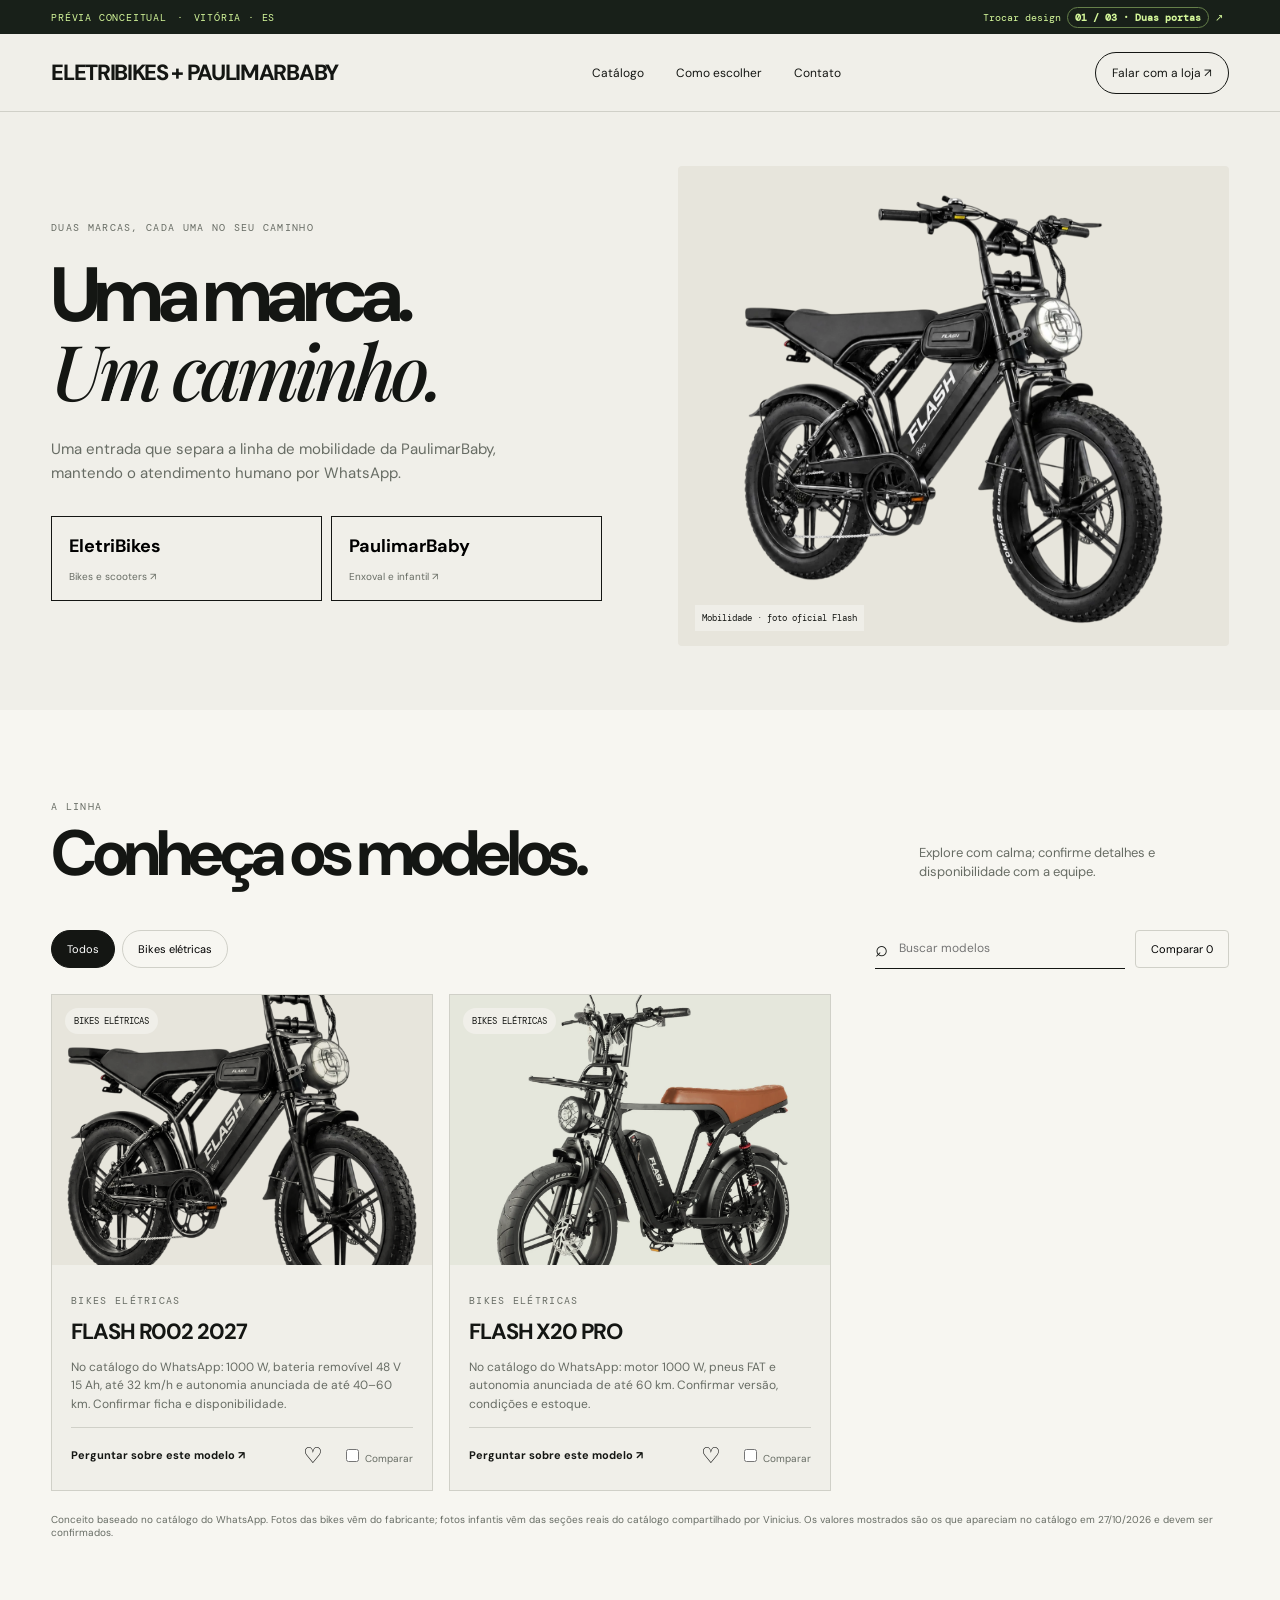
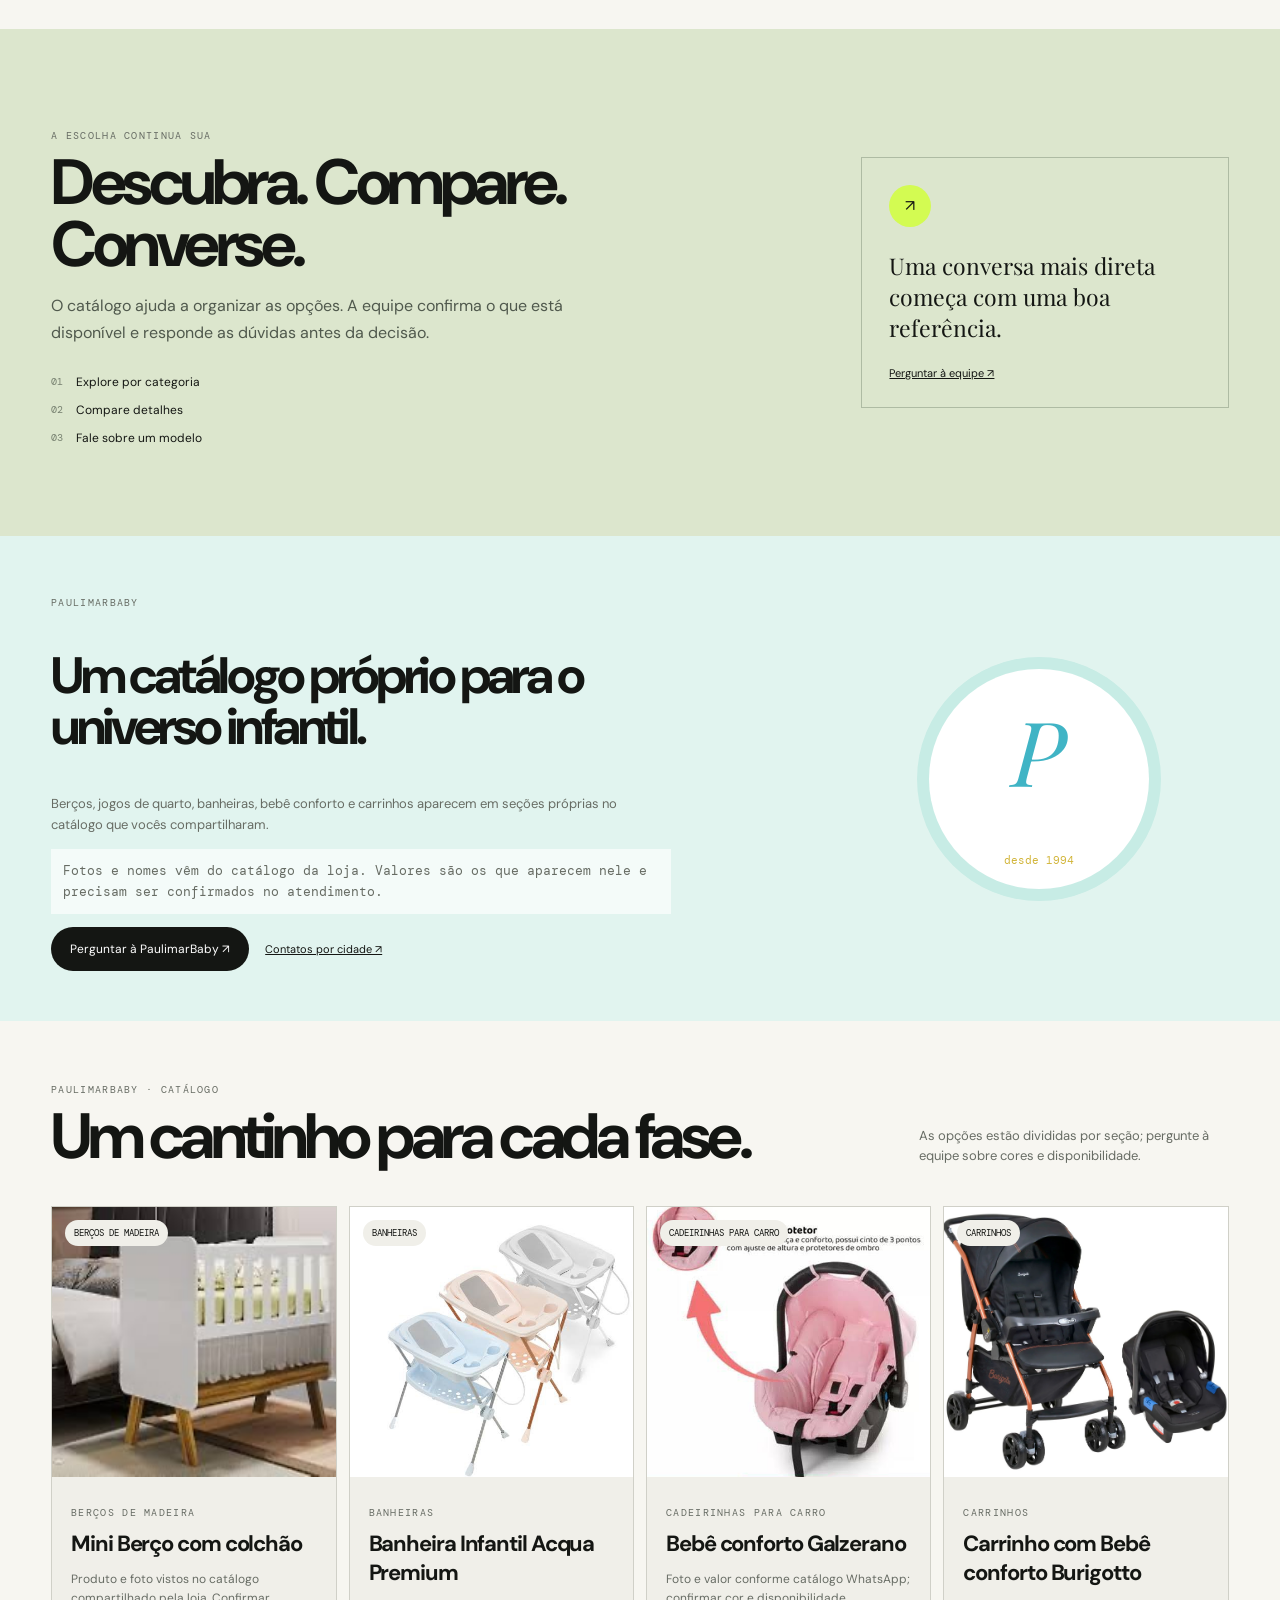
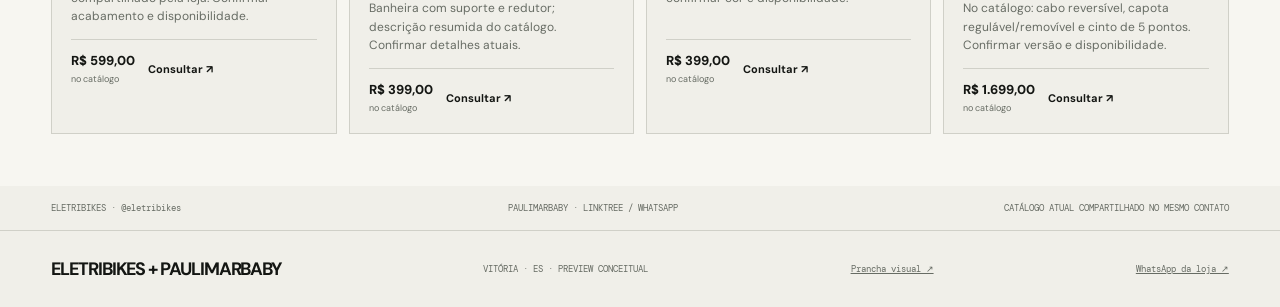
==== index.html @ 22287438 "Create single-page catalog concept and visual directions" ====
<!doctype html><html lang="pt-BR"><head><meta charset="utf-8"><meta name="viewport" content="width=device-width,initial-scale=1"><meta name="theme-color" content="#e9e6df"><meta name="description" content="Prévia conceitual de catálogo para ELETRIBIKES + PAULIMARBABY."><title>ELETRIBIKES + PAULIMARBABY — catálogo conceito</title><link rel="preconnect" href="https://fonts.googleapis.com"><link rel="preconnect" href="https://fonts.gstatic.com" crossorigin><link href="https://fonts.googleapis.com/css2?family=DM+Mono:wght@400;500&family=DM+Sans:wght@400;500;600;700;800&family=Playfair+Display:wght@500;600;700&display=swap" rel="stylesheet"><link rel="stylesheet" href="style.css"></head><body data-direction="0"><div class="concept-bar"><span>PRÉVIA CONCEITUAL</span><span>·</span><span>VITÓRIA · ES</span><button id="designToggle" aria-label="Trocar direção visual">Trocar design <b>01 / 03</b> ↗</button></div><header class="site-head"><a class="wordmark" href="#top">ELETRIBIKES + PAULIMARBABY</a><nav aria-label="Navegação"><a href="#catalogo">Catálogo</a><a href="#como-escolher">Como escolher</a><a href="#contato">Contato</a></nav><a class="head-cta wa-link" target="_blank" rel="noreferrer">Falar com a loja ↗</a></header><main id="top"><div id="experience"></div><section class="catalog-section" id="catalogo"><div class="section-head"><div><p class="kicker">A LINHA</p><h2>Conheça os modelos.</h2></div><p>Explore com calma; confirme detalhes e disponibilidade com a equipe.</p></div><div class="catalog-tools"><div class="filters" role="group" aria-label="Filtrar por categoria" id="filters"></div><label class="search"><span>⌕</span><input id="search" type="search" placeholder="Buscar modelos" aria-label="Buscar modelos"></label><button id="compare" class="compare">Comparar <span id="compareCount">0</span></button></div><div id="productGrid" class="product-grid" aria-live="polite"></div><p class="fineprint">Conceito baseado no catálogo do WhatsApp. Fotos das bikes vêm do fabricante; fotos infantis vêm das seções reais do catálogo compartilhado por Vinicius. Os valores mostrados são os que apareciam no catálogo em 27/10/2026 e devem ser confirmados.</p></section><section class="choice-section" id="como-escolher"><div class="choice-copy"><p class="kicker">A ESCOLHA CONTINUA SUA</p><h2>Descubra. Compare. Converse.</h2><p>O catálogo ajuda a organizar as opções. A equipe confirma o que está disponível e responde as dúvidas antes da decisão.</p><div class="steps"><span><b>01</b> Explore por categoria</span><span><b>02</b> Compare detalhes</span><span><b>03</b> Fale sobre um modelo</span></div></div><div class="choice-note"><span class="round-mark">↗</span><p>Uma conversa mais direta começa com uma boa referência.</p><a class="wa-link" target="_blank" rel="noreferrer">Perguntar à equipe ↗</a></div></section><section id="brandArea"></section><footer id="contato"><a class="wordmark" href="#top">ELETRIBIKES + PAULIMARBABY</a><span>VITÓRIA · ES · PREVIEW CONCEITUAL</span><a href="arte.svg" target="_blank" rel="noreferrer">Prancha visual ↗</a><a class="wa-link" target="_blank" rel="noreferrer">WhatsApp da loja ↗</a></footer></main><dialog id="compareDialog"><form method="dialog"><button class="dialog-close" aria-label="Fechar">×</button></form><p class="kicker">COMPARAÇÃO</p><h2>Compare sua seleção</h2><div id="compareTable"></div></dialog><script>window.PROJECT={"dir":"eletribikes-paulimar","slug":"eletribikes-paulimar","brand":"ELETRIBIKES + PAULIMARBABY","place":"VITÓRIA · ES","phone":"5527997148456","eyebrow":"Duas marcas, cada uma no seu caminho","headline":"Entre pela marca que você procura.","lead":"Uma entrada que separa a linha de mobilidade da PaulimarBaby, mantendo o atendimento humano por WhatsApp.","note":"Conceito baseado no catálogo do WhatsApp. Fotos das bikes vêm do fabricante; fotos infantis vêm das seções reais do catálogo compartilhado por Vinicius. Os valores mostrados são os que apareciam no catálogo em 27/10/2026 e devem ser confirmados.","categories":["Todos","Bikes elétricas"],"products":[{"name":"FLASH R002 2027","category":"Bikes elétricas","img":"flash-r002.webp","alt":"Bicicleta elétrica Flash R002, foto oficial do fabricante Flash","detail":"No catálogo do WhatsApp: 1000 W, bateria removível 48 V 15 Ah, até 32 km/h e autonomia anunciada de até 40–60 km. Confirmar ficha e disponibilidade."},{"name":"FLASH X20 PRO","category":"Bikes elétricas","img":"flash-x20.webp","alt":"Bicicleta elétrica Flash X20 Pro, foto oficial do fabricante Flash","detail":"No catálogo do WhatsApp: motor 1000 W, pneus FAT e autonomia anunciada de até 60 km. Confirmar versão, condições e estoque."}],"babyProducts":[{"name":"Mini Berço com colchão","category":"Berços de madeira","img":"mini-berco.jpg","price":"R$ 599,00","desc":"Produto e foto vistos no catálogo compartilhado pela loja. Confirmar acabamento e disponibilidade."},{"name":"Banheira Infantil Acqua Premium","category":"Banheiras","img":"banheira-acqua.jpg","price":"R$ 399,00","desc":"Banheira com suporte e redutor; descrição resumida do catálogo. Confirmar detalhes atuais."},{"name":"Bebê conforto Galzerano","category":"Cadeirinhas para carro","img":"bebe-conforto.jpg","price":"R$ 399,00","desc":"Foto e valor conforme catálogo WhatsApp; confirmar cor e disponibilidade."},{"name":"Carrinho com Bebê conforto Burigotto","category":"Carrinhos","img":"carrinho-burigotto.jpg","price":"R$ 1.699,00","desc":"No catálogo: cabo reversível, capota regulável/removível e cinto de 5 pontos. Confirmar versão e disponibilidade."}],"directions":[["Duas portas","A primeira tela encaminha para a marca certa."],["Lojas separadas","Cada marca ganha sua própria vitrine e linguagem."],["Escolha por necessidade","A navegação começa pelo que a pessoa procura."]]};</script><script src="app.js"></script></body></html>
---- style.css ----
*{box-sizing:border-box}html{scroll-behavior:smooth}body{--ink:#141613;--muted:#676c64;--paper:#f0efe9;--card:#e7e5dc;--accent:#d3fb52;--line:#d0d0c8;--display:'DM Sans',sans-serif;margin:0;background:var(--paper);color:var(--ink);font-family:var(--display)}a{color:inherit}button,input{font:inherit}button{cursor:pointer}.concept-bar{height:34px;padding:0 4vw;display:flex;align-items:center;gap:10px;background:#182019;color:#d4f79a;font:10px 'DM Mono',monospace;letter-spacing:.08em}.concept-bar button{margin-left:auto;border:0;color:inherit;background:transparent;font:inherit}.concept-bar b{padding:3px 7px;border:1px solid #66804a;border-radius:99px}.site-head{height:78px;padding:0 4vw;display:flex;align-items:center;justify-content:space-between;border-bottom:1px solid var(--line)}.wordmark{text-decoration:none;font-weight:800;letter-spacing:-.06em;font-size:22px}.site-head nav{display:flex;gap:32px}.site-head nav a,.head-cta{text-decoration:none;font-size:12px}.head-cta{padding:12px 16px;border:1px solid var(--ink);border-radius:99px}.hero{padding:54px 4vw 64px;min-height:590px}.hero.split{display:grid;grid-template-columns:1fr 1fr;gap:6vw;align-items:center}.hero-copy{max-width:650px}.kicker{font:10px 'DM Mono',monospace;letter-spacing:.13em;color:var(--muted);text-transform:uppercase}.hero h1{font-size:clamp(46px,6.4vw,92px);line-height:.97;letter-spacing:-.075em;max-width:760px;margin:24px 0}.hero h1 em,.choice-copy h2 em{font-family:'Playfair Display',serif;font-weight:500;letter-spacing:-.065em}.hero-copy>p:not(.kicker){max-width:480px;color:var(--muted);line-height:1.65;font-size:15px}.hero-actions{display:flex;gap:22px;align-items:center;margin-top:26px}.button{display:inline-flex;text-decoration:none;border-radius:99px;padding:14px 19px;font-size:12px}.button.dark{background:var(--ink);color:white}.text-link{font-size:12px}.hero-mark{display:block;margin-top:70px;font:10px 'DM Mono',monospace;color:var(--muted)}.hero-photo{height:480px;background:var(--card);position:relative;overflow:hidden;border-radius:4px}.hero-photo img{width:100%;height:100%;object-fit:contain}.hero-photo small{position:absolute;bottom:15px;left:17px;font:9px 'DM Mono',monospace;background:#f0efe9e8;padding:7px}.hero.stacked{display:grid;grid-template-columns:1.35fr .65fr;gap:5vw;align-items:center}.stacked .hero-photo{height:520px}.photo-title{position:absolute;left:30px;bottom:20px;color:var(--ink);font-size:clamp(40px,7vw,90px);font-weight:800;line-height:.86;letter-spacing:-.08em;text-shadow:0 2px 30px white}.photo-title i{font-family:'Playfair Display';font-weight:500}.hero.guided{display:grid;grid-template-columns:.7fr 1.3fr;gap:4vw;align-items:center}.guide-choices{display:grid;grid-template-columns:repeat(2,1fr);gap:10px}.guide-choices>button{border:1px solid var(--line);background:var(--card);padding:20px;min-height:120px;text-align:left;display:grid;grid-template-columns:1fr auto;align-items:end}.guide-choices>button span{grid-column:1/-1;font:10px 'DM Mono';color:var(--muted)}.guide-choices>button b{font-size:22px}.guide-choices>button i{font-size:11px}.guide-photo{grid-column:1/-1;height:220px;overflow:hidden;background:var(--card)}.guide-photo img{width:100%;height:100%;object-fit:cover}.catalog-section{padding:80px 4vw;background:#f7f6f1}.section-head{display:flex;justify-content:space-between;align-items:end;margin-bottom:34px}.section-head h2,.choice-copy h2{font-size:clamp(38px,5vw,68px);letter-spacing:-.07em;line-height:.98;margin:9px 0}.section-head>p{max-width:310px;color:var(--muted);font-size:13px;line-height:1.5}.catalog-tools{display:grid;grid-template-columns:1fr 250px auto;gap:10px;align-items:center;margin-bottom:25px}.filters{display:flex;gap:7px;flex-wrap:wrap}.filter,.compare{border:1px solid var(--line);background:transparent;border-radius:99px;padding:11px 15px;font-size:11px}.filter.active{background:var(--ink);border-color:var(--ink);color:white}.search{height:40px;border-bottom:1px solid var(--ink);display:flex;align-items:center;gap:9px}.search span{font-size:22px}.search input{min-width:0;border:0;outline:none;background:transparent;width:100%;font-size:12px}.compare{border-radius:4px}.product-grid{display:grid;grid-template-columns:repeat(3,1fr);gap:16px}.product-card{background:var(--paper);border:1px solid var(--line)}.photo{height:270px;display:block;position:relative;background:var(--card);overflow:hidden}.photo img{width:100%;height:100%;object-fit:cover;mix-blend-mode:multiply;transition:transform .4s}.product-card:hover .photo img{transform:scale(1.04)}.photo-index{position:absolute;top:13px;left:13px;background:var(--paper);padding:7px 9px;border-radius:99px;font:9px 'DM Mono'}.product-info{padding:19px}.product-info h3{font-size:22px;letter-spacing:-.05em;margin:7px 0}.product-info>p:not(.kicker){font-size:12px;line-height:1.55;color:var(--muted);min-height:57px}.card-actions{display:flex;align-items:center;gap:13px;flex-wrap:wrap;border-top:1px solid var(--line);padding-top:12px}.card-actions>a{font-size:11px;text-decoration:none;font-weight:700}.favorite{margin-left:auto;border:0;background:none;font-size:22px}.pick{font-size:10px;color:var(--muted)}.fineprint{font-size:10px;color:var(--muted);margin-top:22px}.choice-section{padding:90px 4vw;display:grid;grid-template-columns:1.3fr .7fr;gap:10vw;background:#dce6cd}.choice-copy h2{max-width:550px}.choice-copy>p:not(.kicker){max-width:520px;color:#50594d;line-height:1.65}.steps{display:grid;gap:12px;margin-top:28px}.steps span{display:flex;gap:13px;align-items:center;font-size:12px}.steps b{font:10px 'DM Mono';color:#778170}.choice-note{align-self:center;padding:27px;border:1px solid #aebba3;min-height:195px;display:flex;flex-direction:column;justify-content:space-between}.round-mark{width:42px;height:42px;border-radius:50%;background:var(--accent);display:grid;place-items:center}.choice-note p{font-family:'Playfair Display';font-size:23px}.choice-note a{font-size:11px}footer{padding:26px 4vw;display:flex;justify-content:space-between;align-items:center;border-top:1px solid var(--line);font:9px 'DM Mono';color:var(--muted)}footer .wordmark{font:700 18px 'DM Sans';color:var(--ink)}.empty{padding:45px;color:var(--muted)}dialog{width:min(800px,92vw);border:0;padding:35px;background:#f7f6f1;color:var(--ink);box-shadow:0 20px 90px #0004}dialog::backdrop{background:#101510aa}.dialog-close{float:right;border:0;background:none;font-size:28px}.compare-table{display:flex;gap:15px;overflow:auto}.compare-table article{min-width:210px;max-width:270px;background:var(--paper);padding:12px}.compare-table img{width:100%;height:130px;object-fit:cover}.compare-table p{font-size:11px;line-height:1.5;color:var(--muted)}.compare-table a{font-size:11px}.dual{min-height:590px}.door-grid{display:grid;grid-template-columns:1fr 1fr;gap:9px;margin-top:30px}.door-grid button{padding:17px;border:1px solid var(--ink);background:transparent;text-align:left;font-size:18px;font-weight:700}.door-grid span{display:block;margin-top:12px;font-size:10px;font-weight:400;color:var(--muted)}.baby-panel{padding:50px 4vw;display:grid;grid-template-columns:1fr 300px;gap:6vw;align-items:center;background:#e1f4ef}.baby-panel h2{font-size:clamp(36px,4vw,60px);max-width:620px;line-height:.98;letter-spacing:-.07em}.baby-panel p:not(.kicker){max-width:620px;color:var(--muted);line-height:1.6;font-size:13px}.photo-pending{font:10px 'DM Mono';padding:11px;background:#ffffff9c}.baby-mark{width:220px;height:220px;border-radius:50%;display:grid;place-items:center;background:#fff;color:#40b4c5;font:italic 90px 'Playfair Display';box-shadow:0 0 0 12px #c7ece5}.baby-mark span{font:11px 'DM Mono';color:#d1b437}.brand-foot{padding:16px 4vw;display:flex;justify-content:space-between;gap:12px;font:9px 'DM Mono';color:var(--muted)}.brand-tiles{display:grid;grid-template-columns:1fr 1fr;gap:13px}.brand-tiles button{min-height:300px;background:#151915;color:white;border:0;padding:17px;text-align:left;display:flex;flex-direction:column;align-items:flex-start;justify-content:end;position:relative;overflow:hidden}.brand-tiles button img{position:absolute;inset:0;width:100%;height:100%;object-fit:cover;opacity:.66}.brand-tiles button span,.brand-tiles button b{z-index:1}.brand-tiles button span{font:9px 'DM Mono';margin-bottom:11px}.brand-tiles button b{font-size:21px}.brand-tiles button+button{background:#dff1ed;color:#17201d}.baby-symbol{margin:auto;font:italic 95px 'Playfair Display';color:#38b4c6}.baby-symbol span{display:block;font:20px 'DM Sans';color:#cfb434}.product-card:nth-child(3n+2){--card:#e5e7dc}.product-card:nth-child(3n){--card:#e3e7e7}body[data-direction="1"]{--paper:#e9e5de;--card:#d9d3c8;--ink:#22201d;--accent:#d7fe54}body[data-direction="1"] .hero.stacked{grid-template-columns:1fr;gap:25px}body[data-direction="1"] .stacked .hero-photo{height:min(68vw,650px);background:#c9c7bd}body[data-direction="1"] .stacked .hero-copy{display:grid;grid-template-columns:1fr 1fr;align-items:end;gap:0 30px;max-width:none}body[data-direction="1"] .stacked .hero-copy .kicker,body[data-direction="1"] .stacked .hero-copy>p{grid-column:1}body[data-direction="1"] .stacked .hero-copy h1{grid-column:1;grid-row:2/4}body[data-direction="1"] .stacked .hero-copy .button{grid-column:2;grid-row:2;justify-self:end}body[data-direction="1"] .hero.guided{grid-template-columns:1fr;gap:30px}body[data-direction="1"] .choice-section{background:#22201d;color:#eee}body[data-direction="1"] .choice-note{border-color:#555}body[data-direction="1"] .brand-tiles button{min-height:360px}body[data-direction="2"]{--paper:#f4ede0;--card:#e8dbc3;--ink:#292719;--accent:#e2b84f}body[data-direction="2"] .hero.guided{grid-template-columns:1fr;gap:25px}body[data-direction="2"] .hero.guided .hero-copy{max-width:950px}body[data-direction="2"] .guide-choices{grid-template-columns:repeat(3,1fr);align-items:stretch}body[data-direction="2"] .guide-photo{grid-column:auto;height:240px}body[data-direction="2"] .hero.guided.dual .brand-tiles{grid-template-columns:1fr 1fr}body[data-direction="2"] .hero.guided.dual .brand-tiles button{min-height:290px}body[data-direction="2"] .catalog-section{background:#ede4d4}body[data-direction="2"] .product-grid{grid-template-columns:1fr 1fr}body[data-direction="2"] .product-card{display:grid;grid-template-columns:.9fr 1.1fr}body[data-direction="2"] .product-card .photo{height:310px}body[data-direction="2"] .product-info{align-self:center;padding:24px}body[data-direction="2"] .choice-section{background:#e1d6c2}body[data-direction="2"] .baby-panel{background:#f0d9d3}body[data-direction="2"] .door-grid button{border-radius:24px}body[data-direction="2"] .hero-photo{border-radius:48% 48% 4px 4px}body[data-direction="2"] .brand-tiles button{border-radius:130px 130px 4px 4px}.hero.dual .hero-copy h1{font-size:clamp(50px,6vw,80px)}body[data-direction="0"] .product-grid{grid-template-columns:repeat(3,1fr)}
@media(max-width:800px){.site-head{height:65px}.site-head nav{display:none}.hero.split,.hero.stacked,.hero.guided{grid-template-columns:1fr;gap:24px}.hero{padding:38px 5vw;min-height:auto}.hero-photo,.hero.stacked .hero-photo{height:360px}.hero-mark{margin-top:35px}.hero.guided .guide-choices{grid-template-columns:1fr 1fr}.catalog-section{padding:60px 5vw}.catalog-tools{grid-template-columns:1fr auto}.filters{grid-column:1/-1}.search{grid-column:1}.compare{grid-column:2}.product-grid,body[data-direction="0"] .product-grid{grid-template-columns:repeat(2,1fr)}.product-card .photo{height:230px}.choice-section{padding:60px 5vw;grid-template-columns:1fr;gap:24px}.section-head{align-items:start;display:block}.section-head>p{margin-top:18px}.baby-panel{padding:45px 5vw;grid-template-columns:1fr 150px}.baby-mark{width:125px;height:125px;font-size:55px}.brand-foot{flex-wrap:wrap;padding:15px 5vw}body[data-direction="1"] .stacked .hero-copy{display:block}body[data-direction="1"] .stacked .hero-copy .button{margin-top:20px}body[data-direction="2"] .product-grid{grid-template-columns:1fr}body[data-direction="2"] .product-card{grid-template-columns:1fr}.brand-tiles button{min-height:250px}}
@media(max-width:520px){.concept-bar{padding:0 14px;font-size:8px}.site-head{padding:0 15px}.wordmark{font-size:16px}.head-cta{font-size:9px;padding:10px}.hero{padding:32px 15px}.hero h1{font-size:54px}.hero-photo,.hero.stacked .hero-photo{height:275px}.guide-choices{gap:7px}.guide-choices>button{min-height:100px;padding:13px}.guide-choices>button b{font-size:17px}.catalog-section{padding:55px 15px}.catalog-tools{gap:8px}.filter{padding:9px 11px;font-size:10px}.product-grid,body[data-direction="0"] .product-grid{grid-template-columns:1fr}.product-card .photo{height:280px}.choice-section{padding:55px 15px}.baby-panel{grid-template-columns:1fr;padding:35px 15px}.baby-mark{display:none}.brand-foot{font-size:8px}.brand-tiles button{min-height:190px;padding:13px}.brand-tiles button b{font-size:17px}.brand-tiles{gap:8px}footer{padding:20px 15px;gap:12px;flex-wrap:wrap}footer span{order:3;width:100%}.compare-table article{min-width:180px}}
@media(prefers-reduced-motion:reduce){*{scroll-behavior:auto!important;transition:none!important}}.baby-catalog{padding:52px 4vw;background:#f7f6f1}.baby-catalog .section-head{margin-bottom:28px}.baby-product-grid{display:grid;grid-template-columns:repeat(4,minmax(0,1fr));gap:12px}.baby-price{font-weight:800;font-size:13px}.baby-price small{display:block;margin-top:4px;font-size:9px;font-weight:400;color:var(--muted)}.photo-note{font:10px 'DM Mono';padding:12px;background:#ffffffa8}.baby-product .photo img{mix-blend-mode:normal;object-fit:cover}#designToggle{max-width:47%;text-align:right}body[data-direction="1"] .baby-catalog{background:#20221e;color:#f0eee7}body[data-direction="1"] .baby-catalog .section-head>p{color:#bebeb5}body[data-direction="1"] .baby-product-grid{grid-template-columns:repeat(2,minmax(0,1fr));gap:16px}body[data-direction="1"] .baby-product{display:grid;grid-template-columns:.95fr 1.05fr;background:#292b26;border-color:#4a4b43}body[data-direction="1"] .baby-product .photo{height:260px}body[data-direction="1"] .baby-product .product-info>p:not(.kicker){color:#c1c1b7}body[data-direction="1"] .baby-product .card-actions{border-color:#4a4b43}body[data-direction="1"] .baby-product .baby-price small{color:#c1c1b7}body[data-direction="1"] .baby-panel{background:#222b27;color:#f4f1e9}body[data-direction="1"] .baby-panel p:not(.kicker){color:#c9d0c9}body[data-direction="1"] .brand-foot{background:#20221e;color:#bcbdb4}body[data-direction="2"] .baby-catalog{background:#efe3d2}body[data-direction="2"] .baby-product-grid{grid-template-columns:repeat(2,minmax(0,1fr))}body[data-direction="2"] .baby-product{display:grid;grid-template-columns:1fr 1fr;background:#faf3e8;border-radius:22px;overflow:hidden}body[data-direction="2"] .baby-product .photo{height:230px}body[data-direction="2"] .baby-product .product-info{align-self:center}body[data-direction="2"] .baby-panel{background:#efd3ce;border-radius:32px 32px 4px 4px}.brand-area .text-link{display:inline-block;margin:15px 0 0 12px;font-size:11px}@media(max-width:800px){.baby-catalog{padding:45px 5vw}.baby-product-grid{grid-template-columns:repeat(2,minmax(0,1fr))}#designToggle{max-width:58%}}@media(max-width:520px){.baby-catalog{padding:44px 15px}.baby-product-grid{grid-template-columns:1fr}body[data-direction="1"] .baby-product-grid,body[data-direction="2"] .baby-product-grid{grid-template-columns:1fr}body[data-direction="1"] .baby-product,body[data-direction="2"] .baby-product{grid-template-columns:1fr}body[data-direction="1"] .baby-product .photo,body[data-direction="2"] .baby-product .photo{height:270px}.concept-bar button{font-size:8px}#designToggle{max-width:60%;white-space:normal;font-size:8px}.baby-panel .text-link{margin-left:0!important;display:block!important}}:focus-visible{outline:3px solid #557627;outline-offset:3px}
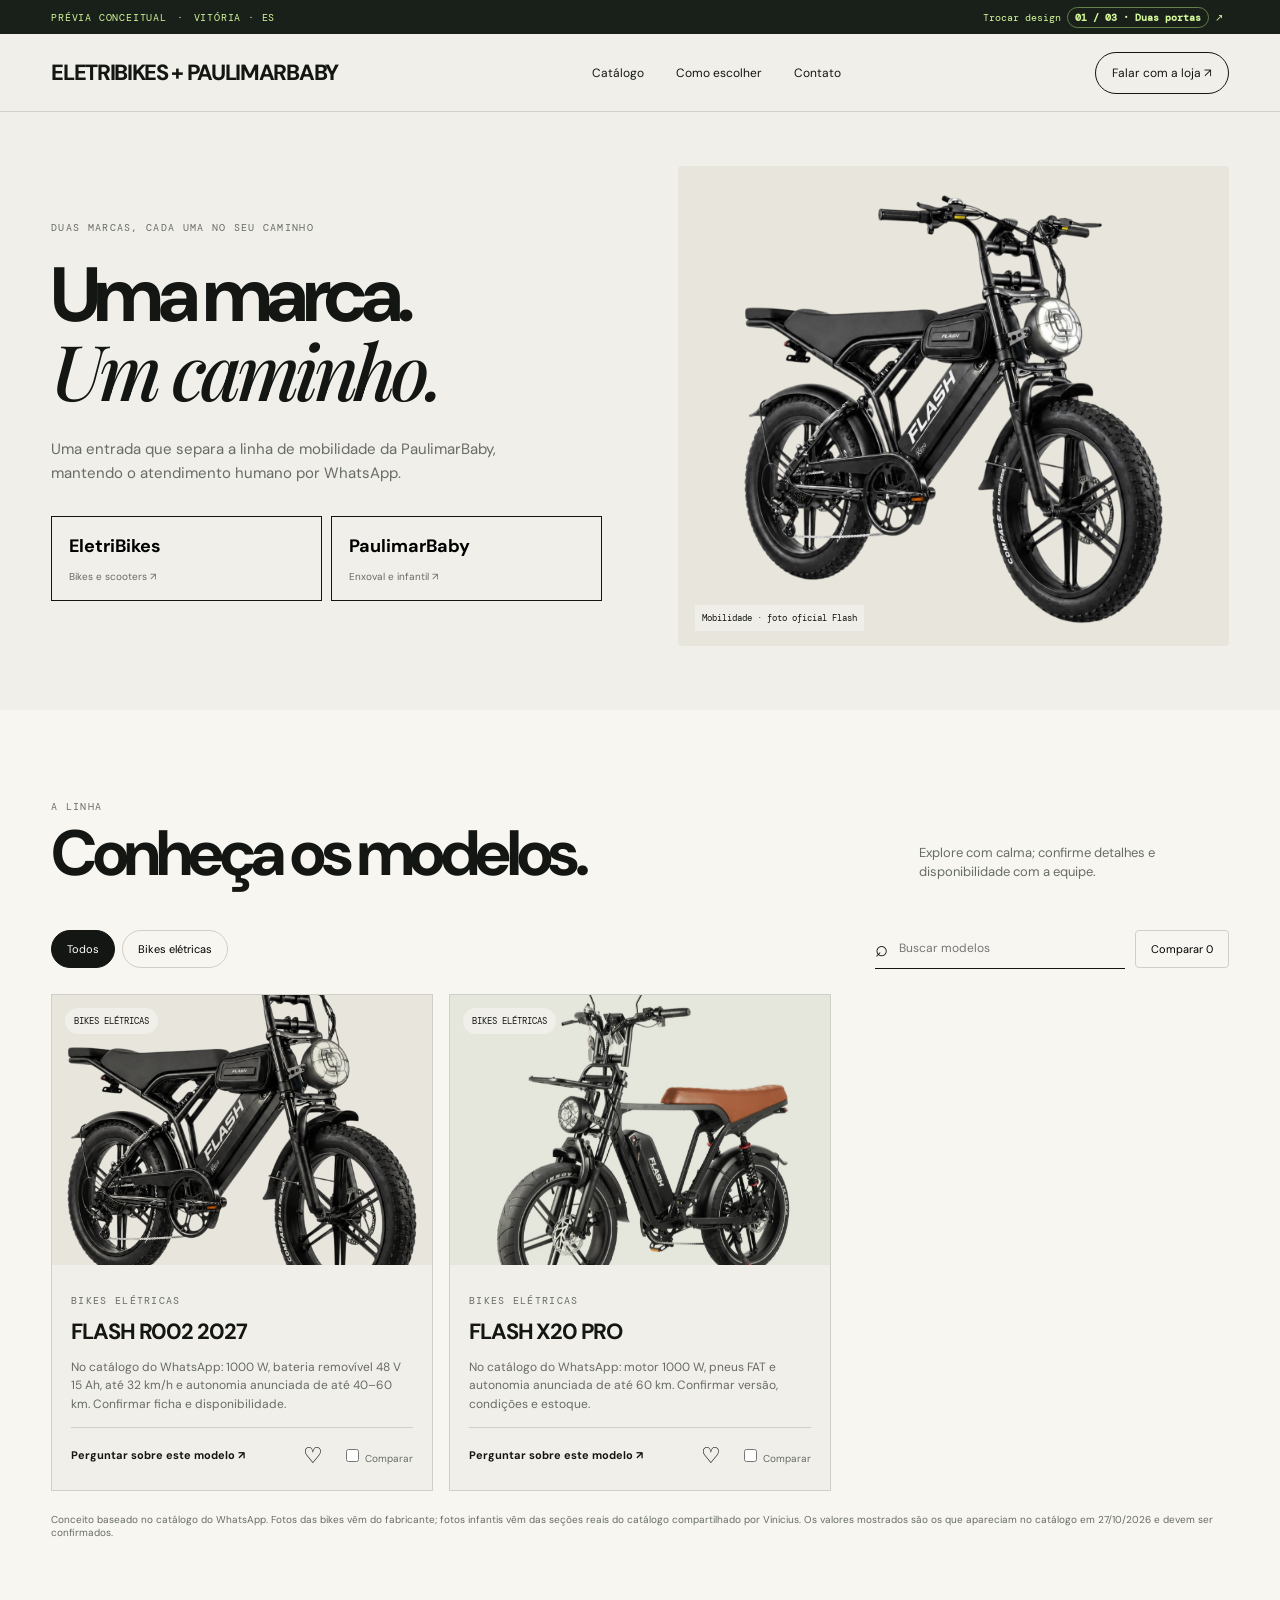
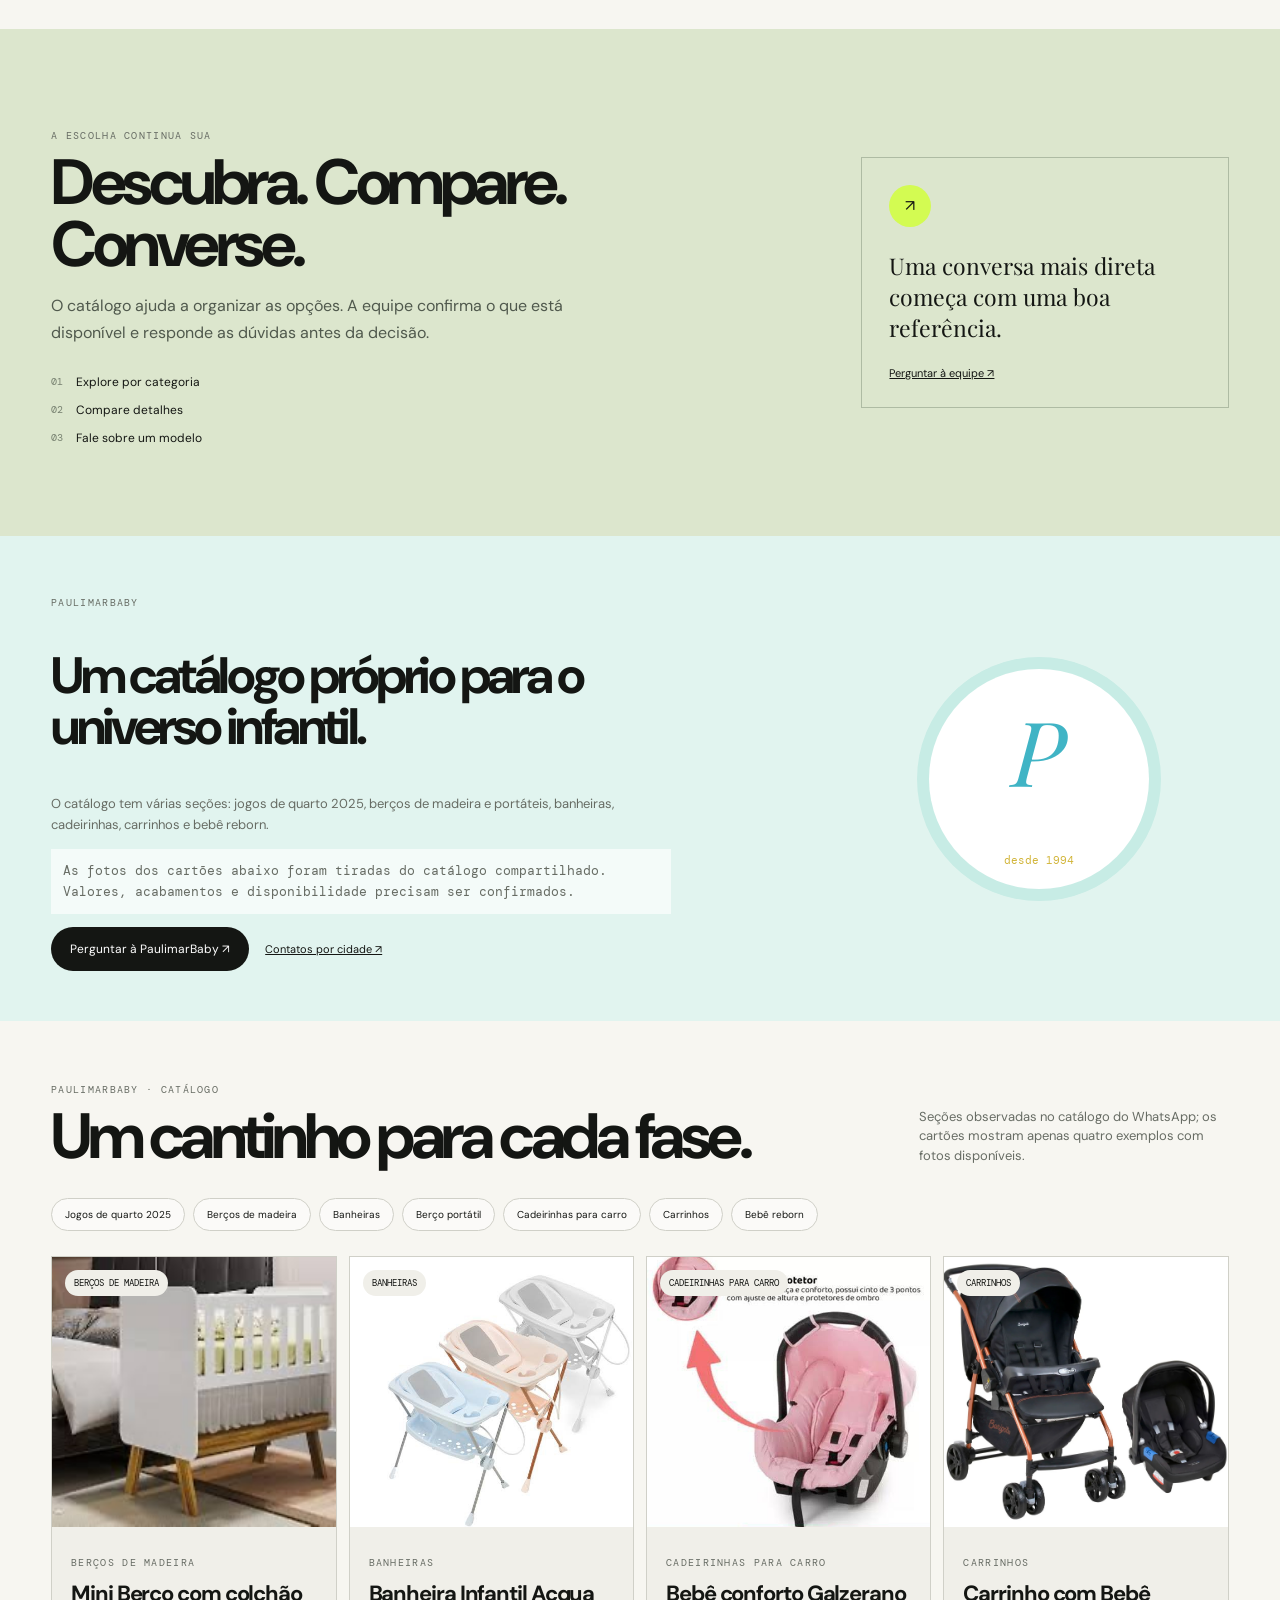
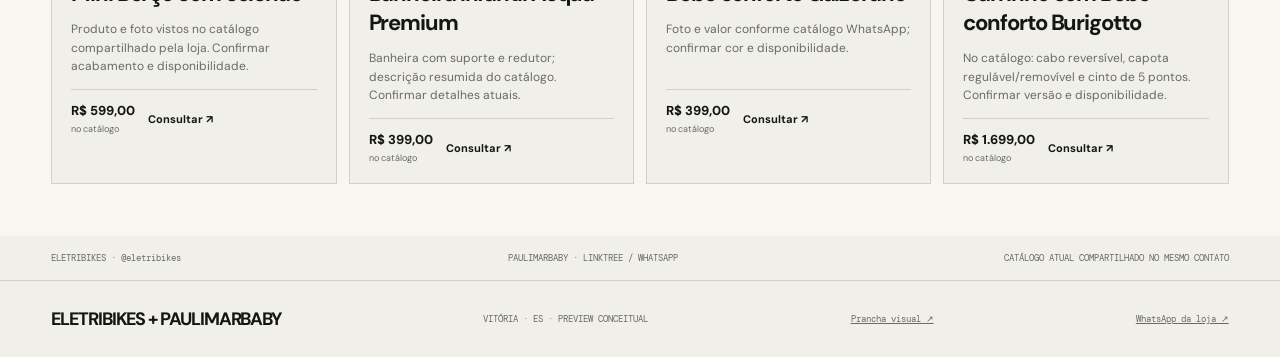
==== commit d95ea109: "Refine visual direction boards and catalog sections" ====
--- a/index.html
+++ b/index.html
@@ -1 +1 @@
-<!doctype html><html lang="pt-BR"><head><meta charset="utf-8"><meta name="viewport" content="width=device-width,initial-scale=1"><meta name="theme-color" content="#e9e6df"><meta name="description" content="Prévia conceitual de catálogo para ELETRIBIKES + PAULIMARBABY."><title>ELETRIBIKES + PAULIMARBABY — catálogo conceito</title><link rel="preconnect" href="https://fonts.googleapis.com"><link rel="preconnect" href="https://fonts.gstatic.com" crossorigin><link href="https://fonts.googleapis.com/css2?family=DM+Mono:wght@400;500&family=DM+Sans:wght@400;500;600;700;800&family=Playfair+Display:wght@500;600;700&display=swap" rel="stylesheet"><link rel="stylesheet" href="style.css"></head><body data-direction="0"><div class="concept-bar"><span>PRÉVIA CONCEITUAL</span><span>·</span><span>VITÓRIA · ES</span><button id="designToggle" aria-label="Trocar direção visual">Trocar design <b>01 / 03</b> ↗</button></div><header class="site-head"><a class="wordmark" href="#top">ELETRIBIKES + PAULIMARBABY</a><nav aria-label="Navegação"><a href="#catalogo">Catálogo</a><a href="#como-escolher">Como escolher</a><a href="#contato">Contato</a></nav><a class="head-cta wa-link" target="_blank" rel="noreferrer">Falar com a loja ↗</a></header><main id="top"><div id="experience"></div><section class="catalog-section" id="catalogo"><div class="section-head"><div><p class="kicker">A LINHA</p><h2>Conheça os modelos.</h2></div><p>Explore com calma; confirme detalhes e disponibilidade com a equipe.</p></div><div class="catalog-tools"><div class="filters" role="group" aria-label="Filtrar por categoria" id="filters"></div><label class="search"><span>⌕</span><input id="search" type="search" placeholder="Buscar modelos" aria-label="Buscar modelos"></label><button id="compare" class="compare">Comparar <span id="compareCount">0</span></button></div><div id="productGrid" class="product-grid" aria-live="polite"></div><p class="fineprint">Conceito baseado no catálogo do WhatsApp. Fotos das bikes vêm do fabricante; fotos infantis vêm das seções reais do catálogo compartilhado por Vinicius. Os valores mostrados são os que apareciam no catálogo em 27/10/2026 e devem ser confirmados.</p></section><section class="choice-section" id="como-escolher"><div class="choice-copy"><p class="kicker">A ESCOLHA CONTINUA SUA</p><h2>Descubra. Compare. Converse.</h2><p>O catálogo ajuda a organizar as opções. A equipe confirma o que está disponível e responde as dúvidas antes da decisão.</p><div class="steps"><span><b>01</b> Explore por categoria</span><span><b>02</b> Compare detalhes</span><span><b>03</b> Fale sobre um modelo</span></div></div><div class="choice-note"><span class="round-mark">↗</span><p>Uma conversa mais direta começa com uma boa referência.</p><a class="wa-link" target="_blank" rel="noreferrer">Perguntar à equipe ↗</a></div></section><section id="brandArea"></section><footer id="contato"><a class="wordmark" href="#top">ELETRIBIKES + PAULIMARBABY</a><span>VITÓRIA · ES · PREVIEW CONCEITUAL</span><a href="arte.svg" target="_blank" rel="noreferrer">Prancha visual ↗</a><a class="wa-link" target="_blank" rel="noreferrer">WhatsApp da loja ↗</a></footer></main><dialog id="compareDialog"><form method="dialog"><button class="dialog-close" aria-label="Fechar">×</button></form><p class="kicker">COMPARAÇÃO</p><h2>Compare sua seleção</h2><div id="compareTable"></div></dialog><script>window.PROJECT={"dir":"eletribikes-paulimar","slug":"eletribikes-paulimar","brand":"ELETRIBIKES + PAULIMARBABY","place":"VITÓRIA · ES","phone":"5527997148456","eyebrow":"Duas marcas, cada uma no seu caminho","headline":"Entre pela marca que você procura.","lead":"Uma entrada que separa a linha de mobilidade da PaulimarBaby, mantendo o atendimento humano por WhatsApp.","note":"Conceito baseado no catálogo do WhatsApp. Fotos das bikes vêm do fabricante; fotos infantis vêm das seções reais do catálogo compartilhado por Vinicius. Os valores mostrados são os que apareciam no catálogo em 27/10/2026 e devem ser confirmados.","categories":["Todos","Bikes elétricas"],"products":[{"name":"FLASH R002 2027","category":"Bikes elétricas","img":"flash-r002.webp","alt":"Bicicleta elétrica Flash R002, foto oficial do fabricante Flash","detail":"No catálogo do WhatsApp: 1000 W, bateria removível 48 V 15 Ah, até 32 km/h e autonomia anunciada de até 40–60 km. Confirmar ficha e disponibilidade."},{"name":"FLASH X20 PRO","category":"Bikes elétricas","img":"flash-x20.webp","alt":"Bicicleta elétrica Flash X20 Pro, foto oficial do fabricante Flash","detail":"No catálogo do WhatsApp: motor 1000 W, pneus FAT e autonomia anunciada de até 60 km. Confirmar versão, condições e estoque."}],"babyProducts":[{"name":"Mini Berço com colchão","category":"Berços de madeira","img":"mini-berco.jpg","price":"R$ 599,00","desc":"Produto e foto vistos no catálogo compartilhado pela loja. Confirmar acabamento e disponibilidade."},{"name":"Banheira Infantil Acqua Premium","category":"Banheiras","img":"banheira-acqua.jpg","price":"R$ 399,00","desc":"Banheira com suporte e redutor; descrição resumida do catálogo. Confirmar detalhes atuais."},{"name":"Bebê conforto Galzerano","category":"Cadeirinhas para carro","img":"bebe-conforto.jpg","price":"R$ 399,00","desc":"Foto e valor conforme catálogo WhatsApp; confirmar cor e disponibilidade."},{"name":"Carrinho com Bebê conforto Burigotto","category":"Carrinhos","img":"carrinho-burigotto.jpg","price":"R$ 1.699,00","desc":"No catálogo: cabo reversível, capota regulável/removível e cinto de 5 pontos. Confirmar versão e disponibilidade."}],"directions":[["Duas portas","A primeira tela encaminha para a marca certa."],["Lojas separadas","Cada marca ganha sua própria vitrine e linguagem."],["Escolha por necessidade","A navegação começa pelo que a pessoa procura."]]};</script><script src="app.js"></script></body></html>+<!doctype html><html lang="pt-BR"><head><meta charset="utf-8"><meta name="viewport" content="width=device-width,initial-scale=1"><meta name="theme-color" content="#e9e6df"><meta name="description" content="Prévia conceitual de catálogo para ELETRIBIKES + PAULIMARBABY."><title>ELETRIBIKES + PAULIMARBABY — catálogo conceito</title><link rel="preconnect" href="https://fonts.googleapis.com"><link rel="preconnect" href="https://fonts.gstatic.com" crossorigin><link href="https://fonts.googleapis.com/css2?family=DM+Mono:wght@400;500&family=DM+Sans:wght@400;500;600;700;800&family=Playfair+Display:wght@500;600;700&display=swap" rel="stylesheet"><link rel="stylesheet" href="style.css"></head><body data-direction="0"><div class="concept-bar"><span>PRÉVIA CONCEITUAL</span><span>·</span><span>VITÓRIA · ES</span><button id="designToggle" aria-label="Trocar direção visual">Trocar design <b>01 / 03</b> ↗</button></div><header class="site-head"><a class="wordmark" href="#top">ELETRIBIKES + PAULIMARBABY</a><nav aria-label="Navegação"><a href="#catalogo">Catálogo</a><a href="#como-escolher">Como escolher</a><a href="#contato">Contato</a></nav><a class="head-cta wa-link" target="_blank" rel="noreferrer">Falar com a loja ↗</a></header><main id="top"><div id="experience"></div><section class="catalog-section" id="catalogo"><div class="section-head"><div><p class="kicker">A LINHA</p><h2>Conheça os modelos.</h2></div><p>Explore com calma; confirme detalhes e disponibilidade com a equipe.</p></div><div class="catalog-tools"><div class="filters" role="group" aria-label="Filtrar por categoria" id="filters"></div><label class="search"><span>⌕</span><input id="search" type="search" placeholder="Buscar modelos" aria-label="Buscar modelos"></label><button id="compare" class="compare">Comparar <span id="compareCount">0</span></button></div><div id="productGrid" class="product-grid" aria-live="polite"></div><p class="fineprint">Conceito baseado no catálogo do WhatsApp. Fotos das bikes vêm do fabricante; fotos infantis vêm das seções reais do catálogo compartilhado por Vinicius. Os valores mostrados são os que apareciam no catálogo em 27/10/2026 e devem ser confirmados.</p></section><section class="choice-section" id="como-escolher"><div class="choice-copy"><p class="kicker">A ESCOLHA CONTINUA SUA</p><h2>Descubra. Compare. Converse.</h2><p>O catálogo ajuda a organizar as opções. A equipe confirma o que está disponível e responde as dúvidas antes da decisão.</p><div class="steps"><span><b>01</b> Explore por categoria</span><span><b>02</b> Compare detalhes</span><span><b>03</b> Fale sobre um modelo</span></div></div><div class="choice-note"><span class="round-mark">↗</span><p>Uma conversa mais direta começa com uma boa referência.</p><a class="wa-link" target="_blank" rel="noreferrer">Perguntar à equipe ↗</a></div></section><section id="brandArea"></section><footer id="contato"><a class="wordmark" href="#top">ELETRIBIKES + PAULIMARBABY</a><span>VITÓRIA · ES · PREVIEW CONCEITUAL</span><a href="arte.svg" target="_blank" rel="noreferrer">Prancha visual ↗</a><a class="wa-link" target="_blank" rel="noreferrer">WhatsApp da loja ↗</a></footer></main><dialog id="compareDialog"><form method="dialog"><button class="dialog-close" aria-label="Fechar">×</button></form><p class="kicker">COMPARAÇÃO</p><h2>Compare sua seleção</h2><div id="compareTable"></div></dialog><script>window.PROJECT={"dir":"eletribikes-paulimar","slug":"eletribikes-paulimar","brand":"ELETRIBIKES + PAULIMARBABY","place":"VITÓRIA · ES","phone":"5527997148456","eyebrow":"Duas marcas, cada uma no seu caminho","headline":"Entre pela marca que você procura.","lead":"Uma entrada que separa a linha de mobilidade da PaulimarBaby, mantendo o atendimento humano por WhatsApp.","note":"Conceito baseado no catálogo do WhatsApp. Fotos das bikes vêm do fabricante; fotos infantis vêm das seções reais do catálogo compartilhado por Vinicius. Os valores mostrados são os que apareciam no catálogo em 27/10/2026 e devem ser confirmados.","categories":["Todos","Bikes elétricas"],"products":[{"name":"FLASH R002 2027","category":"Bikes elétricas","img":"flash-r002.webp","alt":"Bicicleta elétrica Flash R002, foto oficial do fabricante Flash","detail":"No catálogo do WhatsApp: 1000 W, bateria removível 48 V 15 Ah, até 32 km/h e autonomia anunciada de até 40–60 km. Confirmar ficha e disponibilidade."},{"name":"FLASH X20 PRO","category":"Bikes elétricas","img":"flash-x20.webp","alt":"Bicicleta elétrica Flash X20 Pro, foto oficial do fabricante Flash","detail":"No catálogo do WhatsApp: motor 1000 W, pneus FAT e autonomia anunciada de até 60 km. Confirmar versão, condições e estoque."}],"babyProducts":[{"name":"Mini Berço com colchão","category":"Berços de madeira","img":"mini-berco.jpg","price":"R$ 599,00","desc":"Produto e foto vistos no catálogo compartilhado pela loja. Confirmar acabamento e disponibilidade."},{"name":"Banheira Infantil Acqua Premium","category":"Banheiras","img":"banheira-acqua.jpg","price":"R$ 399,00","desc":"Banheira com suporte e redutor; descrição resumida do catálogo. Confirmar detalhes atuais."},{"name":"Bebê conforto Galzerano","category":"Cadeirinhas para carro","img":"bebe-conforto.jpg","price":"R$ 399,00","desc":"Foto e valor conforme catálogo WhatsApp; confirmar cor e disponibilidade."},{"name":"Carrinho com Bebê conforto Burigotto","category":"Carrinhos","img":"carrinho-burigotto.jpg","price":"R$ 1.699,00","desc":"No catálogo: cabo reversível, capota regulável/removível e cinto de 5 pontos. Confirmar versão e disponibilidade."}],"babyCategories":["Jogos de quarto 2025","Berços de madeira","Banheiras","Berço portátil","Cadeirinhas para carro","Carrinhos","Bebê reborn"],"directions":[["Duas portas","A primeira tela encaminha para a marca certa."],["Lojas separadas","Cada marca ganha sua própria vitrine e linguagem."],["Escolha por necessidade","A navegação começa pelo que a pessoa procura."]]};</script><script src="app.js"></script></body></html>
--- a/style.css
+++ b/style.css
@@ -1,4 +1,5 @@
 *{box-sizing:border-box}html{scroll-behavior:smooth}body{--ink:#141613;--muted:#676c64;--paper:#f0efe9;--card:#e7e5dc;--accent:#d3fb52;--line:#d0d0c8;--display:'DM Sans',sans-serif;margin:0;background:var(--paper);color:var(--ink);font-family:var(--display)}a{color:inherit}button,input{font:inherit}button{cursor:pointer}.concept-bar{height:34px;padding:0 4vw;display:flex;align-items:center;gap:10px;background:#182019;color:#d4f79a;font:10px 'DM Mono',monospace;letter-spacing:.08em}.concept-bar button{margin-left:auto;border:0;color:inherit;background:transparent;font:inherit}.concept-bar b{padding:3px 7px;border:1px solid #66804a;border-radius:99px}.site-head{height:78px;padding:0 4vw;display:flex;align-items:center;justify-content:space-between;border-bottom:1px solid var(--line)}.wordmark{text-decoration:none;font-weight:800;letter-spacing:-.06em;font-size:22px}.site-head nav{display:flex;gap:32px}.site-head nav a,.head-cta{text-decoration:none;font-size:12px}.head-cta{padding:12px 16px;border:1px solid var(--ink);border-radius:99px}.hero{padding:54px 4vw 64px;min-height:590px}.hero.split{display:grid;grid-template-columns:1fr 1fr;gap:6vw;align-items:center}.hero-copy{max-width:650px}.kicker{font:10px 'DM Mono',monospace;letter-spacing:.13em;color:var(--muted);text-transform:uppercase}.hero h1{font-size:clamp(46px,6.4vw,92px);line-height:.97;letter-spacing:-.075em;max-width:760px;margin:24px 0}.hero h1 em,.choice-copy h2 em{font-family:'Playfair Display',serif;font-weight:500;letter-spacing:-.065em}.hero-copy>p:not(.kicker){max-width:480px;color:var(--muted);line-height:1.65;font-size:15px}.hero-actions{display:flex;gap:22px;align-items:center;margin-top:26px}.button{display:inline-flex;text-decoration:none;border-radius:99px;padding:14px 19px;font-size:12px}.button.dark{background:var(--ink);color:white}.text-link{font-size:12px}.hero-mark{display:block;margin-top:70px;font:10px 'DM Mono',monospace;color:var(--muted)}.hero-photo{height:480px;background:var(--card);position:relative;overflow:hidden;border-radius:4px}.hero-photo img{width:100%;height:100%;object-fit:contain}.hero-photo small{position:absolute;bottom:15px;left:17px;font:9px 'DM Mono',monospace;background:#f0efe9e8;padding:7px}.hero.stacked{display:grid;grid-template-columns:1.35fr .65fr;gap:5vw;align-items:center}.stacked .hero-photo{height:520px}.photo-title{position:absolute;left:30px;bottom:20px;color:var(--ink);font-size:clamp(40px,7vw,90px);font-weight:800;line-height:.86;letter-spacing:-.08em;text-shadow:0 2px 30px white}.photo-title i{font-family:'Playfair Display';font-weight:500}.hero.guided{display:grid;grid-template-columns:.7fr 1.3fr;gap:4vw;align-items:center}.guide-choices{display:grid;grid-template-columns:repeat(2,1fr);gap:10px}.guide-choices>button{border:1px solid var(--line);background:var(--card);padding:20px;min-height:120px;text-align:left;display:grid;grid-template-columns:1fr auto;align-items:end}.guide-choices>button span{grid-column:1/-1;font:10px 'DM Mono';color:var(--muted)}.guide-choices>button b{font-size:22px}.guide-choices>button i{font-size:11px}.guide-photo{grid-column:1/-1;height:220px;overflow:hidden;background:var(--card)}.guide-photo img{width:100%;height:100%;object-fit:cover}.catalog-section{padding:80px 4vw;background:#f7f6f1}.section-head{display:flex;justify-content:space-between;align-items:end;margin-bottom:34px}.section-head h2,.choice-copy h2{font-size:clamp(38px,5vw,68px);letter-spacing:-.07em;line-height:.98;margin:9px 0}.section-head>p{max-width:310px;color:var(--muted);font-size:13px;line-height:1.5}.catalog-tools{display:grid;grid-template-columns:1fr 250px auto;gap:10px;align-items:center;margin-bottom:25px}.filters{display:flex;gap:7px;flex-wrap:wrap}.filter,.compare{border:1px solid var(--line);background:transparent;border-radius:99px;padding:11px 15px;font-size:11px}.filter.active{background:var(--ink);border-color:var(--ink);color:white}.search{height:40px;border-bottom:1px solid var(--ink);display:flex;align-items:center;gap:9px}.search span{font-size:22px}.search input{min-width:0;border:0;outline:none;background:transparent;width:100%;font-size:12px}.compare{border-radius:4px}.product-grid{display:grid;grid-template-columns:repeat(3,1fr);gap:16px}.product-card{background:var(--paper);border:1px solid var(--line)}.photo{height:270px;display:block;position:relative;background:var(--card);overflow:hidden}.photo img{width:100%;height:100%;object-fit:cover;mix-blend-mode:multiply;transition:transform .4s}.product-card:hover .photo img{transform:scale(1.04)}.photo-index{position:absolute;top:13px;left:13px;background:var(--paper);padding:7px 9px;border-radius:99px;font:9px 'DM Mono'}.product-info{padding:19px}.product-info h3{font-size:22px;letter-spacing:-.05em;margin:7px 0}.product-info>p:not(.kicker){font-size:12px;line-height:1.55;color:var(--muted);min-height:57px}.card-actions{display:flex;align-items:center;gap:13px;flex-wrap:wrap;border-top:1px solid var(--line);padding-top:12px}.card-actions>a{font-size:11px;text-decoration:none;font-weight:700}.favorite{margin-left:auto;border:0;background:none;font-size:22px}.pick{font-size:10px;color:var(--muted)}.fineprint{font-size:10px;color:var(--muted);margin-top:22px}.choice-section{padding:90px 4vw;display:grid;grid-template-columns:1.3fr .7fr;gap:10vw;background:#dce6cd}.choice-copy h2{max-width:550px}.choice-copy>p:not(.kicker){max-width:520px;color:#50594d;line-height:1.65}.steps{display:grid;gap:12px;margin-top:28px}.steps span{display:flex;gap:13px;align-items:center;font-size:12px}.steps b{font:10px 'DM Mono';color:#778170}.choice-note{align-self:center;padding:27px;border:1px solid #aebba3;min-height:195px;display:flex;flex-direction:column;justify-content:space-between}.round-mark{width:42px;height:42px;border-radius:50%;background:var(--accent);display:grid;place-items:center}.choice-note p{font-family:'Playfair Display';font-size:23px}.choice-note a{font-size:11px}footer{padding:26px 4vw;display:flex;justify-content:space-between;align-items:center;border-top:1px solid var(--line);font:9px 'DM Mono';color:var(--muted)}footer .wordmark{font:700 18px 'DM Sans';color:var(--ink)}.empty{padding:45px;color:var(--muted)}dialog{width:min(800px,92vw);border:0;padding:35px;background:#f7f6f1;color:var(--ink);box-shadow:0 20px 90px #0004}dialog::backdrop{background:#101510aa}.dialog-close{float:right;border:0;background:none;font-size:28px}.compare-table{display:flex;gap:15px;overflow:auto}.compare-table article{min-width:210px;max-width:270px;background:var(--paper);padding:12px}.compare-table img{width:100%;height:130px;object-fit:cover}.compare-table p{font-size:11px;line-height:1.5;color:var(--muted)}.compare-table a{font-size:11px}.dual{min-height:590px}.door-grid{display:grid;grid-template-columns:1fr 1fr;gap:9px;margin-top:30px}.door-grid button{padding:17px;border:1px solid var(--ink);background:transparent;text-align:left;font-size:18px;font-weight:700}.door-grid span{display:block;margin-top:12px;font-size:10px;font-weight:400;color:var(--muted)}.baby-panel{padding:50px 4vw;display:grid;grid-template-columns:1fr 300px;gap:6vw;align-items:center;background:#e1f4ef}.baby-panel h2{font-size:clamp(36px,4vw,60px);max-width:620px;line-height:.98;letter-spacing:-.07em}.baby-panel p:not(.kicker){max-width:620px;color:var(--muted);line-height:1.6;font-size:13px}.photo-pending{font:10px 'DM Mono';padding:11px;background:#ffffff9c}.baby-mark{width:220px;height:220px;border-radius:50%;display:grid;place-items:center;background:#fff;color:#40b4c5;font:italic 90px 'Playfair Display';box-shadow:0 0 0 12px #c7ece5}.baby-mark span{font:11px 'DM Mono';color:#d1b437}.brand-foot{padding:16px 4vw;display:flex;justify-content:space-between;gap:12px;font:9px 'DM Mono';color:var(--muted)}.brand-tiles{display:grid;grid-template-columns:1fr 1fr;gap:13px}.brand-tiles button{min-height:300px;background:#151915;color:white;border:0;padding:17px;text-align:left;display:flex;flex-direction:column;align-items:flex-start;justify-content:end;position:relative;overflow:hidden}.brand-tiles button img{position:absolute;inset:0;width:100%;height:100%;object-fit:cover;opacity:.66}.brand-tiles button span,.brand-tiles button b{z-index:1}.brand-tiles button span{font:9px 'DM Mono';margin-bottom:11px}.brand-tiles button b{font-size:21px}.brand-tiles button+button{background:#dff1ed;color:#17201d}.baby-symbol{margin:auto;font:italic 95px 'Playfair Display';color:#38b4c6}.baby-symbol span{display:block;font:20px 'DM Sans';color:#cfb434}.product-card:nth-child(3n+2){--card:#e5e7dc}.product-card:nth-child(3n){--card:#e3e7e7}body[data-direction="1"]{--paper:#e9e5de;--card:#d9d3c8;--ink:#22201d;--accent:#d7fe54}body[data-direction="1"] .hero.stacked{grid-template-columns:1fr;gap:25px}body[data-direction="1"] .stacked .hero-photo{height:min(68vw,650px);background:#c9c7bd}body[data-direction="1"] .stacked .hero-copy{display:grid;grid-template-columns:1fr 1fr;align-items:end;gap:0 30px;max-width:none}body[data-direction="1"] .stacked .hero-copy .kicker,body[data-direction="1"] .stacked .hero-copy>p{grid-column:1}body[data-direction="1"] .stacked .hero-copy h1{grid-column:1;grid-row:2/4}body[data-direction="1"] .stacked .hero-copy .button{grid-column:2;grid-row:2;justify-self:end}body[data-direction="1"] .hero.guided{grid-template-columns:1fr;gap:30px}body[data-direction="1"] .choice-section{background:#22201d;color:#eee}body[data-direction="1"] .choice-note{border-color:#555}body[data-direction="1"] .brand-tiles button{min-height:360px}body[data-direction="2"]{--paper:#f4ede0;--card:#e8dbc3;--ink:#292719;--accent:#e2b84f}body[data-direction="2"] .hero.guided{grid-template-columns:1fr;gap:25px}body[data-direction="2"] .hero.guided .hero-copy{max-width:950px}body[data-direction="2"] .guide-choices{grid-template-columns:repeat(3,1fr);align-items:stretch}body[data-direction="2"] .guide-photo{grid-column:auto;height:240px}body[data-direction="2"] .hero.guided.dual .brand-tiles{grid-template-columns:1fr 1fr}body[data-direction="2"] .hero.guided.dual .brand-tiles button{min-height:290px}body[data-direction="2"] .catalog-section{background:#ede4d4}body[data-direction="2"] .product-grid{grid-template-columns:1fr 1fr}body[data-direction="2"] .product-card{display:grid;grid-template-columns:.9fr 1.1fr}body[data-direction="2"] .product-card .photo{height:310px}body[data-direction="2"] .product-info{align-self:center;padding:24px}body[data-direction="2"] .choice-section{background:#e1d6c2}body[data-direction="2"] .baby-panel{background:#f0d9d3}body[data-direction="2"] .door-grid button{border-radius:24px}body[data-direction="2"] .hero-photo{border-radius:48% 48% 4px 4px}body[data-direction="2"] .brand-tiles button{border-radius:130px 130px 4px 4px}.hero.dual .hero-copy h1{font-size:clamp(50px,6vw,80px)}body[data-direction="0"] .product-grid{grid-template-columns:repeat(3,1fr)}
 @media(max-width:800px){.site-head{height:65px}.site-head nav{display:none}.hero.split,.hero.stacked,.hero.guided{grid-template-columns:1fr;gap:24px}.hero{padding:38px 5vw;min-height:auto}.hero-photo,.hero.stacked .hero-photo{height:360px}.hero-mark{margin-top:35px}.hero.guided .guide-choices{grid-template-columns:1fr 1fr}.catalog-section{padding:60px 5vw}.catalog-tools{grid-template-columns:1fr auto}.filters{grid-column:1/-1}.search{grid-column:1}.compare{grid-column:2}.product-grid,body[data-direction="0"] .product-grid{grid-template-columns:repeat(2,1fr)}.product-card .photo{height:230px}.choice-section{padding:60px 5vw;grid-template-columns:1fr;gap:24px}.section-head{align-items:start;display:block}.section-head>p{margin-top:18px}.baby-panel{padding:45px 5vw;grid-template-columns:1fr 150px}.baby-mark{width:125px;height:125px;font-size:55px}.brand-foot{flex-wrap:wrap;padding:15px 5vw}body[data-direction="1"] .stacked .hero-copy{display:block}body[data-direction="1"] .stacked .hero-copy .button{margin-top:20px}body[data-direction="2"] .product-grid{grid-template-columns:1fr}body[data-direction="2"] .product-card{grid-template-columns:1fr}.brand-tiles button{min-height:250px}}
 @media(max-width:520px){.concept-bar{padding:0 14px;font-size:8px}.site-head{padding:0 15px}.wordmark{font-size:16px}.head-cta{font-size:9px;padding:10px}.hero{padding:32px 15px}.hero h1{font-size:54px}.hero-photo,.hero.stacked .hero-photo{height:275px}.guide-choices{gap:7px}.guide-choices>button{min-height:100px;padding:13px}.guide-choices>button b{font-size:17px}.catalog-section{padding:55px 15px}.catalog-tools{gap:8px}.filter{padding:9px 11px;font-size:10px}.product-grid,body[data-direction="0"] .product-grid{grid-template-columns:1fr}.product-card .photo{height:280px}.choice-section{padding:55px 15px}.baby-panel{grid-template-columns:1fr;padding:35px 15px}.baby-mark{display:none}.brand-foot{font-size:8px}.brand-tiles button{min-height:190px;padding:13px}.brand-tiles button b{font-size:17px}.brand-tiles{gap:8px}footer{padding:20px 15px;gap:12px;flex-wrap:wrap}footer span{order:3;width:100%}.compare-table article{min-width:180px}}
-@media(prefers-reduced-motion:reduce){*{scroll-behavior:auto!important;transition:none!important}}.baby-catalog{padding:52px 4vw;background:#f7f6f1}.baby-catalog .section-head{margin-bottom:28px}.baby-product-grid{display:grid;grid-template-columns:repeat(4,minmax(0,1fr));gap:12px}.baby-price{font-weight:800;font-size:13px}.baby-price small{display:block;margin-top:4px;font-size:9px;font-weight:400;color:var(--muted)}.photo-note{font:10px 'DM Mono';padding:12px;background:#ffffffa8}.baby-product .photo img{mix-blend-mode:normal;object-fit:cover}#designToggle{max-width:47%;text-align:right}body[data-direction="1"] .baby-catalog{background:#20221e;color:#f0eee7}body[data-direction="1"] .baby-catalog .section-head>p{color:#bebeb5}body[data-direction="1"] .baby-product-grid{grid-template-columns:repeat(2,minmax(0,1fr));gap:16px}body[data-direction="1"] .baby-product{display:grid;grid-template-columns:.95fr 1.05fr;background:#292b26;border-color:#4a4b43}body[data-direction="1"] .baby-product .photo{height:260px}body[data-direction="1"] .baby-product .product-info>p:not(.kicker){color:#c1c1b7}body[data-direction="1"] .baby-product .card-actions{border-color:#4a4b43}body[data-direction="1"] .baby-product .baby-price small{color:#c1c1b7}body[data-direction="1"] .baby-panel{background:#222b27;color:#f4f1e9}body[data-direction="1"] .baby-panel p:not(.kicker){color:#c9d0c9}body[data-direction="1"] .brand-foot{background:#20221e;color:#bcbdb4}body[data-direction="2"] .baby-catalog{background:#efe3d2}body[data-direction="2"] .baby-product-grid{grid-template-columns:repeat(2,minmax(0,1fr))}body[data-direction="2"] .baby-product{display:grid;grid-template-columns:1fr 1fr;background:#faf3e8;border-radius:22px;overflow:hidden}body[data-direction="2"] .baby-product .photo{height:230px}body[data-direction="2"] .baby-product .product-info{align-self:center}body[data-direction="2"] .baby-panel{background:#efd3ce;border-radius:32px 32px 4px 4px}.brand-area .text-link{display:inline-block;margin:15px 0 0 12px;font-size:11px}@media(max-width:800px){.baby-catalog{padding:45px 5vw}.baby-product-grid{grid-template-columns:repeat(2,minmax(0,1fr))}#designToggle{max-width:58%}}@media(max-width:520px){.baby-catalog{padding:44px 15px}.baby-product-grid{grid-template-columns:1fr}body[data-direction="1"] .baby-product-grid,body[data-direction="2"] .baby-product-grid{grid-template-columns:1fr}body[data-direction="1"] .baby-product,body[data-direction="2"] .baby-product{grid-template-columns:1fr}body[data-direction="1"] .baby-product .photo,body[data-direction="2"] .baby-product .photo{height:270px}.concept-bar button{font-size:8px}#designToggle{max-width:60%;white-space:normal;font-size:8px}.baby-panel .text-link{margin-left:0!important;display:block!important}}:focus-visible{outline:3px solid #557627;outline-offset:3px}+@media(prefers-reduced-motion:reduce){*{scroll-behavior:auto!important;transition:none!important}}.baby-catalog{padding:52px 4vw;background:#f7f6f1}.baby-catalog .section-head{margin-bottom:28px}.baby-product-grid{display:grid;grid-template-columns:repeat(4,minmax(0,1fr));gap:12px}.baby-price{font-weight:800;font-size:13px}.baby-price small{display:block;margin-top:4px;font-size:9px;font-weight:400;color:var(--muted)}.photo-note{font:10px 'DM Mono';padding:12px;background:#ffffffa8}.baby-product .photo img{mix-blend-mode:normal;object-fit:cover}#designToggle{max-width:47%;text-align:right}body[data-direction="1"] .baby-catalog{background:#20221e;color:#f0eee7}body[data-direction="1"] .baby-catalog .section-head>p{color:#bebeb5}body[data-direction="1"] .baby-product-grid{grid-template-columns:repeat(2,minmax(0,1fr));gap:16px}body[data-direction="1"] .baby-product{display:grid;grid-template-columns:.95fr 1.05fr;background:#292b26;border-color:#4a4b43}body[data-direction="1"] .baby-product .photo{height:260px}body[data-direction="1"] .baby-product .product-info>p:not(.kicker){color:#c1c1b7}body[data-direction="1"] .baby-product .card-actions{border-color:#4a4b43}body[data-direction="1"] .baby-product .baby-price small{color:#c1c1b7}body[data-direction="1"] .baby-panel{background:#222b27;color:#f4f1e9}body[data-direction="1"] .baby-panel p:not(.kicker){color:#c9d0c9}body[data-direction="1"] .brand-foot{background:#20221e;color:#bcbdb4}body[data-direction="2"] .baby-catalog{background:#efe3d2}body[data-direction="2"] .baby-product-grid{grid-template-columns:repeat(2,minmax(0,1fr))}body[data-direction="2"] .baby-product{display:grid;grid-template-columns:1fr 1fr;background:#faf3e8;border-radius:22px;overflow:hidden}body[data-direction="2"] .baby-product .photo{height:230px}body[data-direction="2"] .baby-product .product-info{align-self:center}body[data-direction="2"] .baby-panel{background:#efd3ce;border-radius:32px 32px 4px 4px}.brand-area .text-link{display:inline-block;margin:15px 0 0 12px;font-size:11px}@media(max-width:800px){.baby-catalog{padding:45px 5vw}.baby-product-grid{grid-template-columns:repeat(2,minmax(0,1fr))}#designToggle{max-width:58%}}@media(max-width:520px){.baby-catalog{padding:44px 15px}.baby-product-grid{grid-template-columns:1fr}body[data-direction="1"] .baby-product-grid,body[data-direction="2"] .baby-product-grid{grid-template-columns:1fr}body[data-direction="1"] .baby-product,body[data-direction="2"] .baby-product{grid-template-columns:1fr}body[data-direction="1"] .baby-product .photo,body[data-direction="2"] .baby-product .photo{height:270px}.concept-bar button{font-size:8px}#designToggle{max-width:60%;white-space:normal;font-size:8px}.baby-panel .text-link{margin-left:0!important;display:block!important}}:focus-visible{outline:3px solid #557627;outline-offset:3px}
+.baby-category-list{display:flex;flex-wrap:wrap;gap:8px;margin:-8px 0 25px}.baby-category-list span{padding:9px 13px;border:1px solid var(--line);border-radius:99px;font-size:10px;background:#ffffff82}body[data-direction="1"] .baby-category-list span{border-color:#555;background:#30332d;color:#eee}body[data-direction="2"] .baby-category-list span{background:#faf3e8;border-color:#d9cbbc}@media(max-width:520px){.baby-category-list{gap:6px}.baby-category-list span{font-size:9px;padding:8px 10px}}
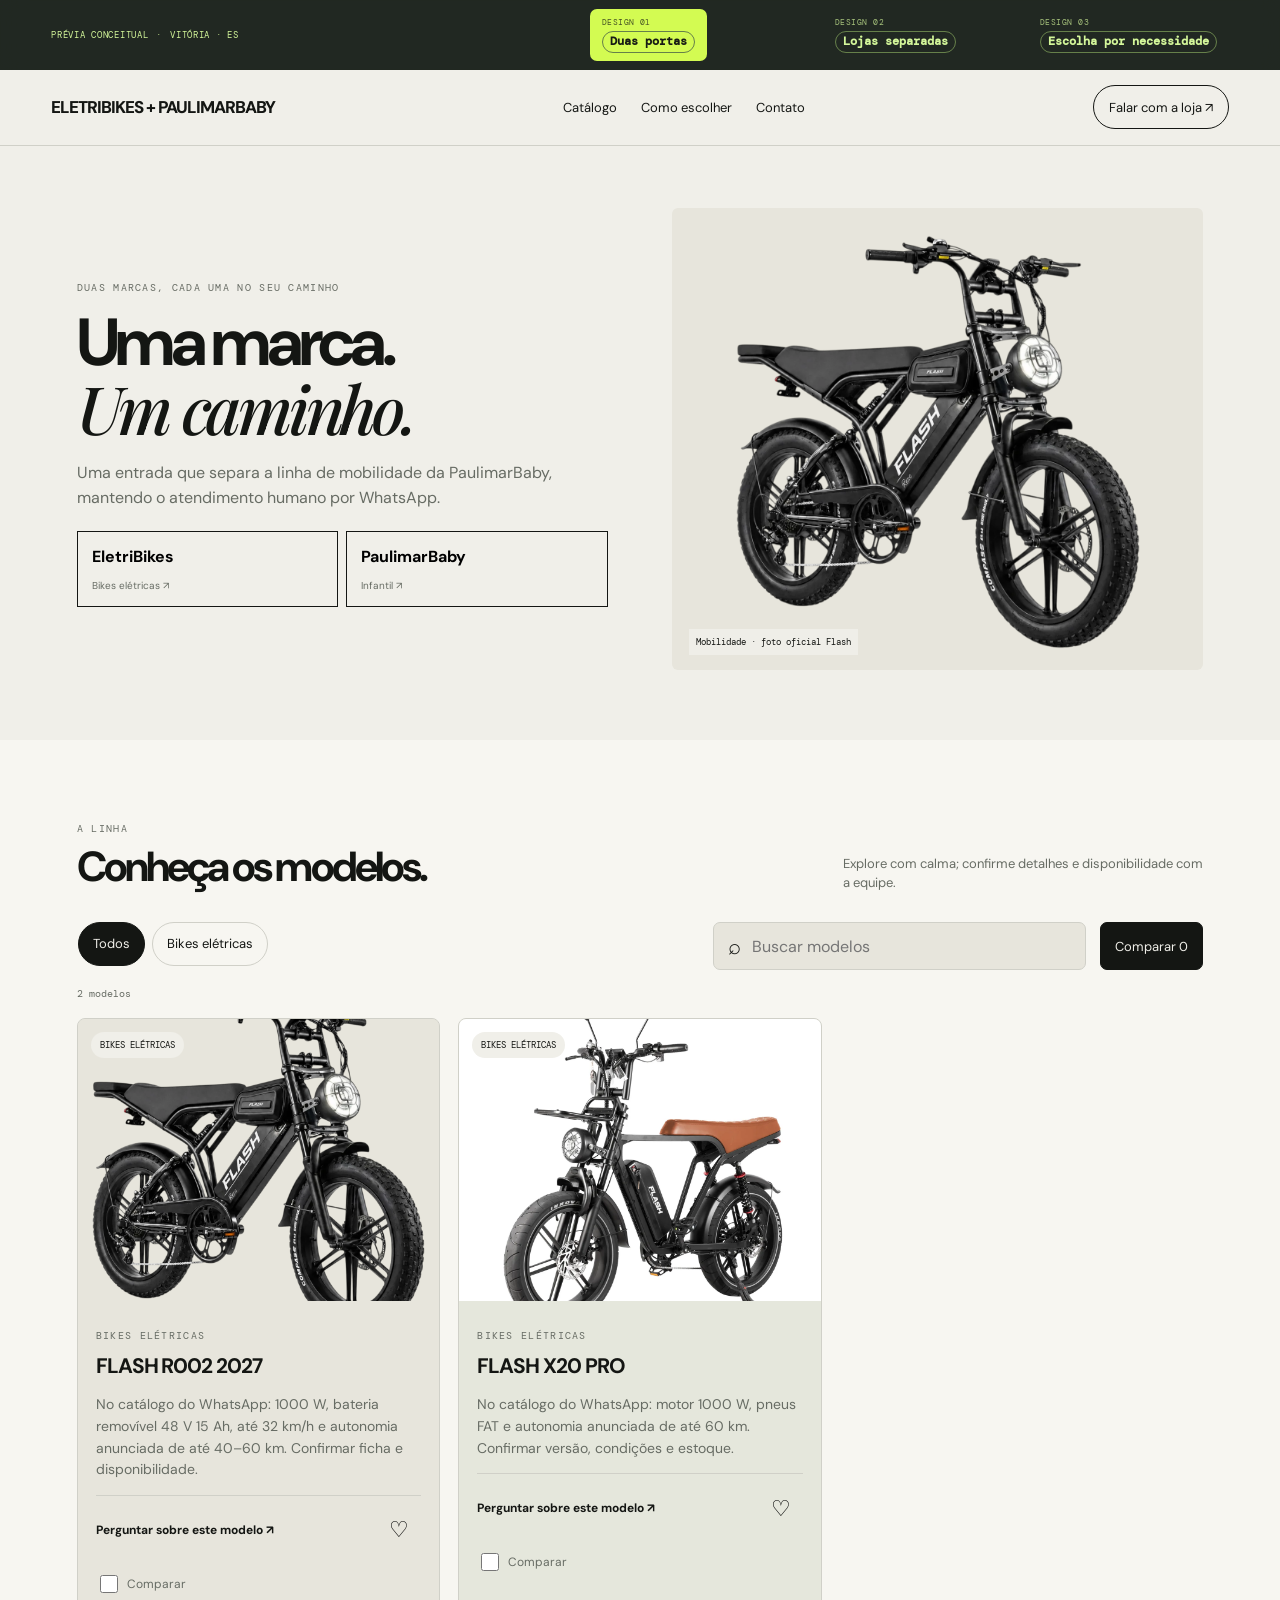
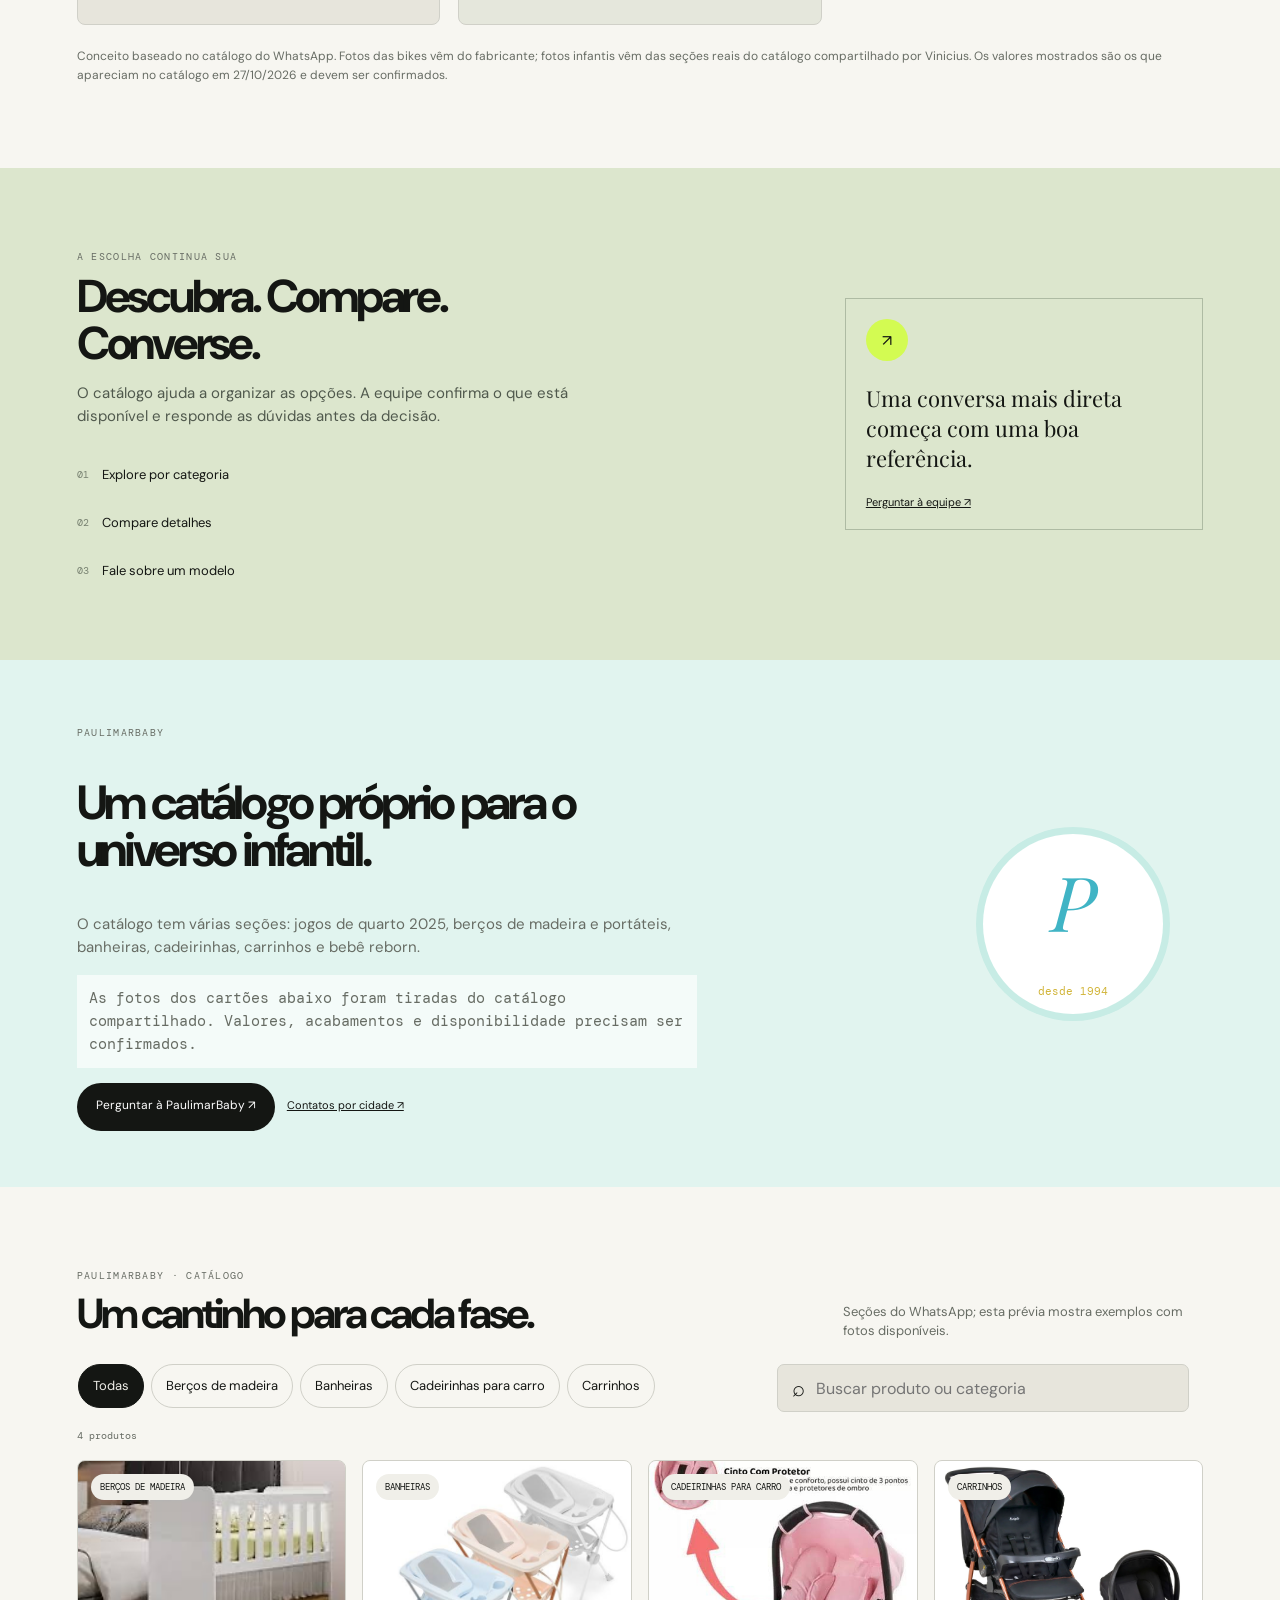
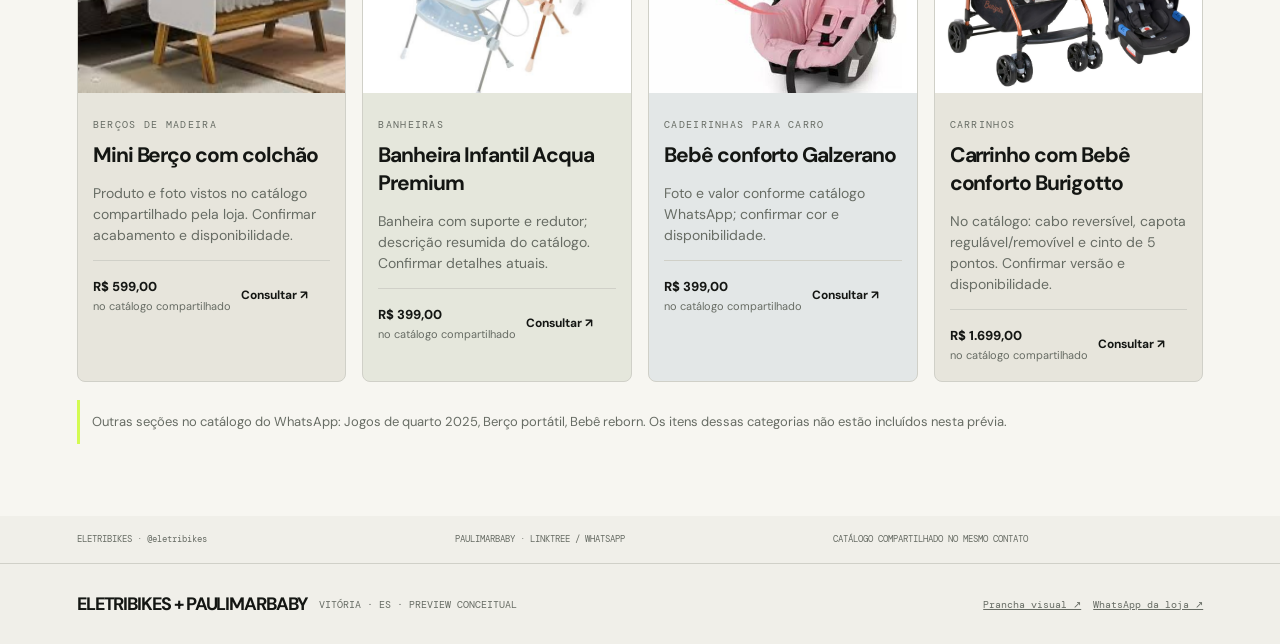
==== commit 2c868436: "Improve catalog controls and mobile experience" ====
--- a/index.html
+++ b/index.html
@@ -1 +1 @@
-<!doctype html><html lang="pt-BR"><head><meta charset="utf-8"><meta name="viewport" content="width=device-width,initial-scale=1"><meta name="theme-color" content="#e9e6df"><meta name="description" content="Prévia conceitual de catálogo para ELETRIBIKES + PAULIMARBABY."><title>ELETRIBIKES + PAULIMARBABY — catálogo conceito</title><link rel="preconnect" href="https://fonts.googleapis.com"><link rel="preconnect" href="https://fonts.gstatic.com" crossorigin><link href="https://fonts.googleapis.com/css2?family=DM+Mono:wght@400;500&family=DM+Sans:wght@400;500;600;700;800&family=Playfair+Display:wght@500;600;700&display=swap" rel="stylesheet"><link rel="stylesheet" href="style.css"></head><body data-direction="0"><div class="concept-bar"><span>PRÉVIA CONCEITUAL</span><span>·</span><span>VITÓRIA · ES</span><button id="designToggle" aria-label="Trocar direção visual">Trocar design <b>01 / 03</b> ↗</button></div><header class="site-head"><a class="wordmark" href="#top">ELETRIBIKES + PAULIMARBABY</a><nav aria-label="Navegação"><a href="#catalogo">Catálogo</a><a href="#como-escolher">Como escolher</a><a href="#contato">Contato</a></nav><a class="head-cta wa-link" target="_blank" rel="noreferrer">Falar com a loja ↗</a></header><main id="top"><div id="experience"></div><section class="catalog-section" id="catalogo"><div class="section-head"><div><p class="kicker">A LINHA</p><h2>Conheça os modelos.</h2></div><p>Explore com calma; confirme detalhes e disponibilidade com a equipe.</p></div><div class="catalog-tools"><div class="filters" role="group" aria-label="Filtrar por categoria" id="filters"></div><label class="search"><span>⌕</span><input id="search" type="search" placeholder="Buscar modelos" aria-label="Buscar modelos"></label><button id="compare" class="compare">Comparar <span id="compareCount">0</span></button></div><div id="productGrid" class="product-grid" aria-live="polite"></div><p class="fineprint">Conceito baseado no catálogo do WhatsApp. Fotos das bikes vêm do fabricante; fotos infantis vêm das seções reais do catálogo compartilhado por Vinicius. Os valores mostrados são os que apareciam no catálogo em 27/10/2026 e devem ser confirmados.</p></section><section class="choice-section" id="como-escolher"><div class="choice-copy"><p class="kicker">A ESCOLHA CONTINUA SUA</p><h2>Descubra. Compare. Converse.</h2><p>O catálogo ajuda a organizar as opções. A equipe confirma o que está disponível e responde as dúvidas antes da decisão.</p><div class="steps"><span><b>01</b> Explore por categoria</span><span><b>02</b> Compare detalhes</span><span><b>03</b> Fale sobre um modelo</span></div></div><div class="choice-note"><span class="round-mark">↗</span><p>Uma conversa mais direta começa com uma boa referência.</p><a class="wa-link" target="_blank" rel="noreferrer">Perguntar à equipe ↗</a></div></section><section id="brandArea"></section><footer id="contato"><a class="wordmark" href="#top">ELETRIBIKES + PAULIMARBABY</a><span>VITÓRIA · ES · PREVIEW CONCEITUAL</span><a href="arte.svg" target="_blank" rel="noreferrer">Prancha visual ↗</a><a class="wa-link" target="_blank" rel="noreferrer">WhatsApp da loja ↗</a></footer></main><dialog id="compareDialog"><form method="dialog"><button class="dialog-close" aria-label="Fechar">×</button></form><p class="kicker">COMPARAÇÃO</p><h2>Compare sua seleção</h2><div id="compareTable"></div></dialog><script>window.PROJECT={"dir":"eletribikes-paulimar","slug":"eletribikes-paulimar","brand":"ELETRIBIKES + PAULIMARBABY","place":"VITÓRIA · ES","phone":"5527997148456","eyebrow":"Duas marcas, cada uma no seu caminho","headline":"Entre pela marca que você procura.","lead":"Uma entrada que separa a linha de mobilidade da PaulimarBaby, mantendo o atendimento humano por WhatsApp.","note":"Conceito baseado no catálogo do WhatsApp. Fotos das bikes vêm do fabricante; fotos infantis vêm das seções reais do catálogo compartilhado por Vinicius. Os valores mostrados são os que apareciam no catálogo em 27/10/2026 e devem ser confirmados.","categories":["Todos","Bikes elétricas"],"products":[{"name":"FLASH R002 2027","category":"Bikes elétricas","img":"flash-r002.webp","alt":"Bicicleta elétrica Flash R002, foto oficial do fabricante Flash","detail":"No catálogo do WhatsApp: 1000 W, bateria removível 48 V 15 Ah, até 32 km/h e autonomia anunciada de até 40–60 km. Confirmar ficha e disponibilidade."},{"name":"FLASH X20 PRO","category":"Bikes elétricas","img":"flash-x20.webp","alt":"Bicicleta elétrica Flash X20 Pro, foto oficial do fabricante Flash","detail":"No catálogo do WhatsApp: motor 1000 W, pneus FAT e autonomia anunciada de até 60 km. Confirmar versão, condições e estoque."}],"babyProducts":[{"name":"Mini Berço com colchão","category":"Berços de madeira","img":"mini-berco.jpg","price":"R$ 599,00","desc":"Produto e foto vistos no catálogo compartilhado pela loja. Confirmar acabamento e disponibilidade."},{"name":"Banheira Infantil Acqua Premium","category":"Banheiras","img":"banheira-acqua.jpg","price":"R$ 399,00","desc":"Banheira com suporte e redutor; descrição resumida do catálogo. Confirmar detalhes atuais."},{"name":"Bebê conforto Galzerano","category":"Cadeirinhas para carro","img":"bebe-conforto.jpg","price":"R$ 399,00","desc":"Foto e valor conforme catálogo WhatsApp; confirmar cor e disponibilidade."},{"name":"Carrinho com Bebê conforto Burigotto","category":"Carrinhos","img":"carrinho-burigotto.jpg","price":"R$ 1.699,00","desc":"No catálogo: cabo reversível, capota regulável/removível e cinto de 5 pontos. Confirmar versão e disponibilidade."}],"babyCategories":["Jogos de quarto 2025","Berços de madeira","Banheiras","Berço portátil","Cadeirinhas para carro","Carrinhos","Bebê reborn"],"directions":[["Duas portas","A primeira tela encaminha para a marca certa."],["Lojas separadas","Cada marca ganha sua própria vitrine e linguagem."],["Escolha por necessidade","A navegação começa pelo que a pessoa procura."]]};</script><script src="app.js"></script></body></html>+<!doctype html><html lang="pt-BR"><head><meta charset="utf-8"><meta name="viewport" content="width=device-width,initial-scale=1"><meta name="theme-color" content="#e9e6df"><meta name="description" content="Prévia conceitual de catálogo para ELETRIBIKES + PAULIMARBABY."><title>ELETRIBIKES + PAULIMARBABY — catálogo conceito</title><link rel="preconnect" href="https://fonts.googleapis.com"><link rel="preconnect" href="https://fonts.gstatic.com" crossorigin><link href="https://fonts.googleapis.com/css2?family=DM+Mono:wght@400;500&family=DM+Sans:wght@400;500;600;700;800&family=Playfair+Display:wght@500;600;700&display=swap" rel="stylesheet"><link rel="stylesheet" href="style.css"></head><body data-direction="0"><div class="concept-bar"><div class="concept-meta"><span>PRÉVIA CONCEITUAL</span><span aria-hidden="true">·</span><span>VITÓRIA · ES</span></div><div id="designOptions" class="design-options" role="group" aria-label="Escolha uma direção visual"></div></div><header class="site-head"><a class="wordmark" href="#top">ELETRIBIKES + PAULIMARBABY</a><nav aria-label="Navegação"><a href="#catalogo">Catálogo</a><a href="#como-escolher">Como escolher</a><a href="#contato">Contato</a></nav><a class="head-cta wa-link" target="_blank" rel="noreferrer">Falar com a loja ↗</a></header><main id="top"><div id="experience"></div><section class="catalog-section" id="catalogo"><div class="section-head"><div><p class="kicker">A LINHA</p><h2>Conheça os modelos.</h2></div><p>Explore com calma; confirme detalhes e disponibilidade com a equipe.</p></div><div class="catalog-tools"><div class="filters" role="group" aria-label="Filtrar por categoria" id="filters"></div><label class="search"><span>⌕</span><input id="search" type="search" placeholder="Buscar modelos" aria-label="Buscar modelos"></label><button type="button" id="compare" class="compare">Comparar <span id="compareCount">0</span></button><span class="result-count" id="resultCount" role="status" aria-live="polite"></span></div><div id="productGrid" class="product-grid" aria-live="polite"></div><p class="fineprint">Conceito baseado no catálogo do WhatsApp. Fotos das bikes vêm do fabricante; fotos infantis vêm das seções reais do catálogo compartilhado por Vinicius. Os valores mostrados são os que apareciam no catálogo em 27/10/2026 e devem ser confirmados.</p></section><section class="choice-section" id="como-escolher"><div class="choice-copy"><p class="kicker">A ESCOLHA CONTINUA SUA</p><h2>Descubra. Compare. Converse.</h2><p>O catálogo ajuda a organizar as opções. A equipe confirma o que está disponível e responde as dúvidas antes da decisão.</p><div class="steps"><span><b>01</b> Explore por categoria</span><span><b>02</b> Compare detalhes</span><span><b>03</b> Fale sobre um modelo</span></div></div><div class="choice-note"><span class="round-mark">↗</span><p>Uma conversa mais direta começa com uma boa referência.</p><a class="wa-link" target="_blank" rel="noreferrer">Perguntar à equipe ↗</a></div></section><section id="brandArea"></section><footer id="contato"><a class="wordmark" href="#top">ELETRIBIKES + PAULIMARBABY</a><span>VITÓRIA · ES · PREVIEW CONCEITUAL</span><a href="arte.png" target="_blank" rel="noreferrer">Prancha visual ↗</a><a class="wa-link" target="_blank" rel="noreferrer">WhatsApp da loja ↗</a></footer></main><dialog id="compareDialog"><form method="dialog"><button class="dialog-close" aria-label="Fechar">×</button></form><p class="kicker">COMPARAÇÃO</p><h2>Compare sua seleção</h2><div id="compareTable"></div></dialog><script>window.PROJECT={"dir":"eletribikes-paulimar","slug":"eletribikes-paulimar","brand":"ELETRIBIKES + PAULIMARBABY","place":"VITÓRIA · ES","phone":"5527997148456","eyebrow":"Duas marcas, cada uma no seu caminho","headline":"Entre pela marca que você procura.","lead":"Uma entrada que separa a linha de mobilidade da PaulimarBaby, mantendo o atendimento humano por WhatsApp.","note":"Conceito baseado no catálogo do WhatsApp. Fotos das bikes vêm do fabricante; fotos infantis vêm das seções reais do catálogo compartilhado por Vinicius. Os valores mostrados são os que apareciam no catálogo em 27/10/2026 e devem ser confirmados.","categories":["Todos","Bikes elétricas"],"products":[{"name":"FLASH R002 2027","category":"Bikes elétricas","img":"flash-r002.webp","alt":"Bicicleta elétrica Flash R002, foto oficial do fabricante Flash","detail":"No catálogo do WhatsApp: 1000 W, bateria removível 48 V 15 Ah, até 32 km/h e autonomia anunciada de até 40–60 km. Confirmar ficha e disponibilidade."},{"name":"FLASH X20 PRO","category":"Bikes elétricas","img":"flash-x20.webp","alt":"Bicicleta elétrica Flash X20 Pro, foto oficial do fabricante Flash","detail":"No catálogo do WhatsApp: motor 1000 W, pneus FAT e autonomia anunciada de até 60 km. Confirmar versão, condições e estoque."}],"babyProducts":[{"name":"Mini Berço com colchão","category":"Berços de madeira","img":"mini-berco.jpg","price":"R$ 599,00","desc":"Produto e foto vistos no catálogo compartilhado pela loja. Confirmar acabamento e disponibilidade."},{"name":"Banheira Infantil Acqua Premium","category":"Banheiras","img":"banheira-acqua.jpg","price":"R$ 399,00","desc":"Banheira com suporte e redutor; descrição resumida do catálogo. Confirmar detalhes atuais."},{"name":"Bebê conforto Galzerano","category":"Cadeirinhas para carro","img":"bebe-conforto.jpg","price":"R$ 399,00","desc":"Foto e valor conforme catálogo WhatsApp; confirmar cor e disponibilidade."},{"name":"Carrinho com Bebê conforto Burigotto","category":"Carrinhos","img":"carrinho-burigotto.jpg","price":"R$ 1.699,00","desc":"No catálogo: cabo reversível, capota regulável/removível e cinto de 5 pontos. Confirmar versão e disponibilidade."}],"babyCategories":["Jogos de quarto 2025","Berços de madeira","Banheiras","Berço portátil","Cadeirinhas para carro","Carrinhos","Bebê reborn"],"directions":[["Duas portas","A primeira tela encaminha para a marca certa."],["Lojas separadas","Cada marca ganha sua própria vitrine e linguagem."],["Escolha por necessidade","A navegação começa pelo que a pessoa procura."]]};</script><script src="app.js"></script></body></html>
--- a/style.css
+++ b/style.css
@@ -2,4 +2,172 @@
 @media(max-width:800px){.site-head{height:65px}.site-head nav{display:none}.hero.split,.hero.stacked,.hero.guided{grid-template-columns:1fr;gap:24px}.hero{padding:38px 5vw;min-height:auto}.hero-photo,.hero.stacked .hero-photo{height:360px}.hero-mark{margin-top:35px}.hero.guided .guide-choices{grid-template-columns:1fr 1fr}.catalog-section{padding:60px 5vw}.catalog-tools{grid-template-columns:1fr auto}.filters{grid-column:1/-1}.search{grid-column:1}.compare{grid-column:2}.product-grid,body[data-direction="0"] .product-grid{grid-template-columns:repeat(2,1fr)}.product-card .photo{height:230px}.choice-section{padding:60px 5vw;grid-template-columns:1fr;gap:24px}.section-head{align-items:start;display:block}.section-head>p{margin-top:18px}.baby-panel{padding:45px 5vw;grid-template-columns:1fr 150px}.baby-mark{width:125px;height:125px;font-size:55px}.brand-foot{flex-wrap:wrap;padding:15px 5vw}body[data-direction="1"] .stacked .hero-copy{display:block}body[data-direction="1"] .stacked .hero-copy .button{margin-top:20px}body[data-direction="2"] .product-grid{grid-template-columns:1fr}body[data-direction="2"] .product-card{grid-template-columns:1fr}.brand-tiles button{min-height:250px}}
 @media(max-width:520px){.concept-bar{padding:0 14px;font-size:8px}.site-head{padding:0 15px}.wordmark{font-size:16px}.head-cta{font-size:9px;padding:10px}.hero{padding:32px 15px}.hero h1{font-size:54px}.hero-photo,.hero.stacked .hero-photo{height:275px}.guide-choices{gap:7px}.guide-choices>button{min-height:100px;padding:13px}.guide-choices>button b{font-size:17px}.catalog-section{padding:55px 15px}.catalog-tools{gap:8px}.filter{padding:9px 11px;font-size:10px}.product-grid,body[data-direction="0"] .product-grid{grid-template-columns:1fr}.product-card .photo{height:280px}.choice-section{padding:55px 15px}.baby-panel{grid-template-columns:1fr;padding:35px 15px}.baby-mark{display:none}.brand-foot{font-size:8px}.brand-tiles button{min-height:190px;padding:13px}.brand-tiles button b{font-size:17px}.brand-tiles{gap:8px}footer{padding:20px 15px;gap:12px;flex-wrap:wrap}footer span{order:3;width:100%}.compare-table article{min-width:180px}}
 @media(prefers-reduced-motion:reduce){*{scroll-behavior:auto!important;transition:none!important}}.baby-catalog{padding:52px 4vw;background:#f7f6f1}.baby-catalog .section-head{margin-bottom:28px}.baby-product-grid{display:grid;grid-template-columns:repeat(4,minmax(0,1fr));gap:12px}.baby-price{font-weight:800;font-size:13px}.baby-price small{display:block;margin-top:4px;font-size:9px;font-weight:400;color:var(--muted)}.photo-note{font:10px 'DM Mono';padding:12px;background:#ffffffa8}.baby-product .photo img{mix-blend-mode:normal;object-fit:cover}#designToggle{max-width:47%;text-align:right}body[data-direction="1"] .baby-catalog{background:#20221e;color:#f0eee7}body[data-direction="1"] .baby-catalog .section-head>p{color:#bebeb5}body[data-direction="1"] .baby-product-grid{grid-template-columns:repeat(2,minmax(0,1fr));gap:16px}body[data-direction="1"] .baby-product{display:grid;grid-template-columns:.95fr 1.05fr;background:#292b26;border-color:#4a4b43}body[data-direction="1"] .baby-product .photo{height:260px}body[data-direction="1"] .baby-product .product-info>p:not(.kicker){color:#c1c1b7}body[data-direction="1"] .baby-product .card-actions{border-color:#4a4b43}body[data-direction="1"] .baby-product .baby-price small{color:#c1c1b7}body[data-direction="1"] .baby-panel{background:#222b27;color:#f4f1e9}body[data-direction="1"] .baby-panel p:not(.kicker){color:#c9d0c9}body[data-direction="1"] .brand-foot{background:#20221e;color:#bcbdb4}body[data-direction="2"] .baby-catalog{background:#efe3d2}body[data-direction="2"] .baby-product-grid{grid-template-columns:repeat(2,minmax(0,1fr))}body[data-direction="2"] .baby-product{display:grid;grid-template-columns:1fr 1fr;background:#faf3e8;border-radius:22px;overflow:hidden}body[data-direction="2"] .baby-product .photo{height:230px}body[data-direction="2"] .baby-product .product-info{align-self:center}body[data-direction="2"] .baby-panel{background:#efd3ce;border-radius:32px 32px 4px 4px}.brand-area .text-link{display:inline-block;margin:15px 0 0 12px;font-size:11px}@media(max-width:800px){.baby-catalog{padding:45px 5vw}.baby-product-grid{grid-template-columns:repeat(2,minmax(0,1fr))}#designToggle{max-width:58%}}@media(max-width:520px){.baby-catalog{padding:44px 15px}.baby-product-grid{grid-template-columns:1fr}body[data-direction="1"] .baby-product-grid,body[data-direction="2"] .baby-product-grid{grid-template-columns:1fr}body[data-direction="1"] .baby-product,body[data-direction="2"] .baby-product{grid-template-columns:1fr}body[data-direction="1"] .baby-product .photo,body[data-direction="2"] .baby-product .photo{height:270px}.concept-bar button{font-size:8px}#designToggle{max-width:60%;white-space:normal;font-size:8px}.baby-panel .text-link{margin-left:0!important;display:block!important}}:focus-visible{outline:3px solid #557627;outline-offset:3px}
-.baby-category-list{display:flex;flex-wrap:wrap;gap:8px;margin:-8px 0 25px}.baby-category-list span{padding:9px 13px;border:1px solid var(--line);border-radius:99px;font-size:10px;background:#ffffff82}body[data-direction="1"] .baby-category-list span{border-color:#555;background:#30332d;color:#eee}body[data-direction="2"] .baby-category-list span{background:#faf3e8;border-color:#d9cbbc}@media(max-width:520px){.baby-category-list{gap:6px}.baby-category-list span{font-size:9px;padding:8px 10px}}+.baby-category-list{display:flex;flex-wrap:wrap;gap:8px;margin:-8px 0 25px}.baby-category-list span{padding:9px 13px;border:1px solid var(--line);border-radius:99px;font-size:10px;background:#ffffff82}body[data-direction="1"] .baby-category-list span{border-color:#555;background:#30332d;color:#eee}body[data-direction="2"] .baby-category-list span{background:#faf3e8;border-color:#d9cbbc}@media(max-width:520px){.baby-category-list{gap:6px}.baby-category-list span{font-size:9px;padding:8px 10px}}
+
+/* Refino de navegação e mobile-first: os três caminhos ficam visíveis e comparáveis. */
+:root{--motion-fast:160ms;--motion-base:260ms;--motion-enter:cubic-bezier(.2,.75,.25,1)}
+html{scroll-padding-top:120px}
+body{font-size:16px;overflow-x:clip}
+.concept-bar{position:sticky;top:0;z-index:40;height:auto;min-height:0;padding:8px 14px 10px;display:flex;flex-wrap:wrap;gap:8px;background:color-mix(in srgb,#182019 96%,transparent);backdrop-filter:blur(12px)}
+.concept-meta{display:flex;align-items:center;gap:8px;width:100%;font:9px 'DM Mono',monospace;letter-spacing:.08em}
+.design-options{display:grid;grid-template-columns:repeat(3,minmax(0,1fr));gap:6px;width:100%}
+.design-option{min-width:0;min-height:50px;padding:7px 9px;border:1px solid #61705e;border-radius:7px;background:#222a22;color:#ecf0e7;text-align:left;cursor:pointer;transition:background var(--motion-fast) ease,border-color var(--motion-fast) ease,color var(--motion-fast) ease,transform var(--motion-fast) ease}
+.design-option span{display:block;margin-bottom:4px;font:8px 'DM Mono',monospace;letter-spacing:.06em;opacity:.75}
+.design-option b{display:block;font-size:10px;line-height:1.15;font-weight:700;overflow-wrap:anywhere}
+.design-option[aria-pressed=true]{background:var(--accent);border-color:var(--accent);color:#171b15}
+.design-option:hover{transform:translateY(-1px)}
+.design-option:active{transform:scale(.98)}
+.site-head{height:auto;min-height:62px;padding:12px 15px;gap:10px}
+.wordmark{max-width:62%;font-size:14px;line-height:1.1;overflow-wrap:anywhere}
+.site-head nav{display:none}
+.head-cta{flex:0 0 auto;min-height:44px;display:flex;align-items:center;padding:9px 12px;font-size:10px}
+.hero,.hero.split,.hero.stacked,.hero.guided,.hero.dual{min-height:0;display:grid;grid-template-columns:minmax(0,1fr);gap:23px;padding:32px 15px 40px}
+.hero-copy{max-width:none}
+.hero h1,.hero.dual .hero-copy h1{font-size:clamp(42px,12vw,58px);line-height:.98;letter-spacing:-.065em;margin:16px 0}
+.hero-copy>p:not(.kicker){font-size:16px;line-height:1.55}
+.hero-photo,.hero.stacked .hero-photo{height:auto;min-height:0;aspect-ratio:1.2/1;border-radius:6px}
+.hero-photo img{object-fit:cover}
+.hero .hero-photo img[src*=flash]{object-fit:contain}
+.hero-mark{margin-top:22px}
+.hero-actions{flex-wrap:wrap;gap:12px}
+.button,.hero-actions .text-link,.door-grid button,.guide-choices>button{min-height:48px}
+.door-grid{grid-template-columns:1fr;gap:8px;margin-top:20px}
+.door-grid button{font-size:16px;padding:14px}
+.hero.guided .guide-choices{grid-template-columns:1fr 1fr;gap:8px}
+.guide-choices>button{min-width:0;min-height:100px;padding:14px}
+.guide-photo{grid-column:1/-1;height:auto;aspect-ratio:2/1}
+.hero.guided.dual .brand-tiles{grid-template-columns:1fr 1fr;gap:8px}
+.hero.guided.dual .brand-tiles button{min-width:0;min-height:160px;padding:12px;border-radius:8px}
+.brand-tiles button b{font-size:15px;overflow-wrap:anywhere}
+.catalog-section{padding:44px 15px}
+.section-head{display:block;margin-bottom:20px}
+.section-head h2{font-size:clamp(30px,8vw,42px);line-height:1.05}
+.section-head>p{margin-top:10px;line-height:1.5}
+.catalog-tools,.baby-tools{display:grid;grid-template-columns:minmax(0,1fr);gap:10px;margin:22px 0 18px}
+.filters{display:flex;gap:7px;overflow-x:auto;overscroll-behavior-inline:contain;scrollbar-width:thin;padding:2px 1px 7px}
+.filter{min-height:44px;flex:0 0 auto;padding:10px 14px;border:1px solid var(--line);border-radius:999px;background:transparent;color:var(--ink);font-size:13px;white-space:nowrap;transition:background var(--motion-fast) ease,color var(--motion-fast) ease,border-color var(--motion-fast) ease,transform var(--motion-fast) ease}
+.filter[aria-pressed=true]{background:var(--ink);border-color:var(--ink);color:var(--paper)}
+.filter:hover{transform:translateY(-1px)}
+.search{min-height:48px;display:flex;align-items:center;gap:9px;padding:0 14px;border:1px solid var(--line);border-radius:7px;background:var(--card);font-size:18px}
+.search input{width:100%;min-width:0;min-height:46px;border:0;outline:0;background:transparent;color:var(--ink);font-size:16px}
+.search:focus-within{outline:3px solid color-mix(in srgb,var(--accent) 65%,white);outline-offset:2px}
+.compare{min-height:48px;padding:10px 14px;border:1px solid var(--ink);border-radius:7px;background:var(--ink);color:var(--paper);font-size:13px}
+.result-count{display:block;align-self:center;font:10px 'DM Mono',monospace;color:var(--muted)}
+.product-grid,body[data-direction="0"] .product-grid,body[data-direction="1"] .product-grid,body[data-direction="2"] .product-grid{display:grid;grid-template-columns:minmax(0,1fr);gap:13px}
+.product-card,body[data-direction="2"] .product-card{min-width:0;display:block;border:1px solid var(--line);border-radius:8px;overflow:hidden;background:var(--card)}
+.product-card .photo,body[data-direction="2"] .product-card .photo{display:block;height:auto;aspect-ratio:1.28/1}
+.product-card .photo img{mix-blend-mode:normal}
+.product-info,body[data-direction="2"] .product-info{padding:16px}
+.product-info h3{font-size:21px}
+.product-info>p:not(.kicker){font-size:14px;line-height:1.55;min-height:0}
+.card-actions{gap:10px}
+.card-actions>a{min-height:44px;display:inline-flex;align-items:center;font-size:12px}
+.favorite{min-width:44px;min-height:44px;font-size:22px}
+.pick{min-height:44px;display:flex;align-items:center;gap:6px;font-size:12px}
+.pick input{width:18px;height:18px;accent-color:var(--ink)}
+.fineprint{font-size:12px;line-height:1.55}
+.choice-section{padding:46px 15px;grid-template-columns:minmax(0,1fr);gap:22px}
+.choice-copy h2{font-size:clamp(32px,9vw,46px);line-height:1.02}
+.choice-copy>p:not(.kicker){line-height:1.55;font-size:15px}
+.steps span{min-height:36px;font-size:13px}
+.choice-note{min-height:165px;padding:20px}
+.choice-note p{font-size:22px}
+.baby-panel{padding:34px 15px;grid-template-columns:minmax(0,1fr);gap:18px}
+.baby-panel h2{font-size:clamp(34px,9vw,48px)}
+.baby-panel p:not(.kicker){font-size:15px;line-height:1.55}
+.baby-mark{width:96px;height:96px;font-size:48px;box-shadow:0 0 0 7px #c7ece5}
+.baby-catalog{padding:40px 15px}
+.baby-catalog .section-head{margin-bottom:12px}
+.baby-tools{margin-top:16px}
+.baby-filters{flex-wrap:nowrap}
+.baby-product-grid,body[data-direction="1"] .baby-product-grid,body[data-direction="2"] .baby-product-grid{display:grid;grid-template-columns:minmax(0,1fr);gap:13px}
+.baby-product,body[data-direction="1"] .baby-product,body[data-direction="2"] .baby-product{min-width:0;display:block;grid-template-columns:minmax(0,1fr);border:1px solid var(--line);border-radius:8px;overflow:hidden;background:var(--card)}
+.baby-product .photo,body[data-direction="1"] .baby-product .photo,body[data-direction="2"] .baby-product .photo{display:block;height:auto;aspect-ratio:1.25/1}
+.baby-product .product-info{padding:15px}
+.baby-product .product-info>p:not(.kicker){font-size:14px;line-height:1.5;min-height:0}
+.baby-price small{font-size:11px}
+.baby-availability-note{margin:18px 0 0;padding:12px;border-inline-start:3px solid var(--accent);font-size:13px;line-height:1.5;color:var(--muted)}
+.brand-foot{display:grid;grid-template-columns:1fr;gap:8px;padding:17px 15px;line-height:1.5}
+footer{padding:20px 15px;display:grid;grid-template-columns:1fr 1fr;gap:12px;font-size:10px}
+footer .wordmark{max-width:none;grid-column:1/-1}
+footer span{grid-column:1/-1;order:initial;width:auto}
+dialog{max-width:calc(100vw - 24px);padding:22px}
+.compare-table{scroll-snap-type:x mandatory}
+.compare-table article{scroll-snap-align:start}
+.empty{grid-column:1/-1;padding:24px 16px;border:1px dashed var(--line);border-radius:8px;font-size:15px;line-height:1.5}
+.motion-ready [data-reveal]{opacity:0;transform:translateY(13px);transition:opacity 420ms var(--motion-enter),transform 420ms var(--motion-enter)}
+.motion-ready [data-reveal].is-visible{opacity:1;transform:translateY(0)}
+.product-card,.filter,.favorite,.compare,.door-grid button,.brand-tiles button{transition:transform var(--motion-base) var(--motion-enter),box-shadow var(--motion-base) ease,background-color var(--motion-base) ease,border-color var(--motion-base) ease}
+.product-card:hover{transform:translateY(-2px);box-shadow:0 10px 24px #15201412}
+:focus-visible{outline:3px solid #56752b;outline-offset:3px}
+@media(min-width:640px){
+  .concept-bar{align-items:center;padding:9px 4vw}
+  .concept-meta{width:auto;flex:0 0 auto}
+  .design-options{width:min(68%,780px);margin-left:auto}
+  .design-option{min-height:48px;padding:8px 12px}
+  .design-option b{font-size:12px}
+  .site-head{padding-inline:4vw}
+  .wordmark{max-width:none;font-size:17px}
+  .head-cta{font-size:12px;padding-inline:15px}
+  .hero,.hero.split,.hero.stacked,.hero.guided,.hero.dual{padding:48px 5vw 56px}
+  .hero-photo,.hero.stacked .hero-photo{aspect-ratio:1.35/1}
+  .door-grid{grid-template-columns:1fr 1fr}
+  .catalog-section,.choice-section{padding-inline:5vw}
+  .catalog-tools,.baby-tools{grid-template-columns:minmax(0,1fr) minmax(210px,.7fr) auto;align-items:center}
+  .filters{grid-column:1/-1}
+  .search{grid-column:1/3}
+  .compare{grid-column:3}
+  .result-count{grid-column:1/-1}
+  .product-grid,body[data-direction="0"] .product-grid,body[data-direction="1"] .product-grid,body[data-direction="2"] .product-grid{grid-template-columns:repeat(2,minmax(0,1fr));gap:16px}
+  .baby-panel{padding:42px 5vw;grid-template-columns:minmax(0,1fr) 125px}
+  .baby-product-grid,body[data-direction="1"] .baby-product-grid,body[data-direction="2"] .baby-product-grid{grid-template-columns:repeat(2,minmax(0,1fr));gap:16px}
+  .baby-product,body[data-direction="1"] .baby-product,body[data-direction="2"] .baby-product{display:block;grid-template-columns:minmax(0,1fr)}
+  .baby-product .photo,body[data-direction="1"] .baby-product .photo,body[data-direction="2"] .baby-product .photo{aspect-ratio:1.15/1}
+  .brand-foot{grid-template-columns:repeat(2,minmax(0,1fr));padding-inline:5vw}
+}
+@media(min-width:960px){
+  .concept-bar{flex-wrap:nowrap;gap:24px}
+  .design-options{width:min(66%,800px)}
+  .site-head{min-height:76px}
+  .site-head nav{display:flex;gap:24px}
+  .site-head nav a,.head-cta{font-size:13px}
+  .hero,.hero.split,.hero.stacked,.hero.guided,.hero.dual{padding:62px 6vw 70px}
+  .hero.split{grid-template-columns:minmax(0,1fr) minmax(0,1fr);gap:5vw}
+  body[data-direction="1"] .hero.stacked{grid-template-columns:minmax(0,1.2fr) minmax(320px,.8fr);gap:4vw}
+  body[data-direction="1"] .hero.stacked .hero-photo{height:auto;aspect-ratio:1.2/1}
+  body[data-direction="1"] .hero.stacked .hero-copy{display:block}
+  body[data-direction="1"] .hero.stacked .hero-copy h1{font-size:clamp(48px,5.4vw,76px)}
+  body[data-direction="1"] .hero.stacked .hero-copy .button{margin-top:18px}
+  .hero.guided{grid-template-columns:minmax(250px,.75fr) minmax(0,1.25fr);gap:4vw}
+  .hero.guided.dual{grid-template-columns:minmax(270px,.7fr) minmax(0,1.3fr)}
+  .hero.guided.dual .brand-tiles{grid-template-columns:1fr 1fr}
+  .hero.guided.dual .brand-tiles button{min-height:300px}
+  .hero h1,.hero.dual .hero-copy h1{font-size:clamp(50px,5.2vw,78px)}
+  .hero-photo,.hero.stacked .hero-photo{aspect-ratio:1.15/1}
+  .catalog-section,.choice-section,.baby-catalog{padding:72px 6vw}
+  .section-head{display:flex;align-items:end;justify-content:space-between;gap:28px}
+  .section-head>p{max-width:360px;margin:0 0 5px}
+  .catalog-tools,.baby-tools{grid-template-columns:minmax(0,1fr) minmax(260px,.6fr) auto;gap:14px}
+  .filters{grid-column:auto}
+  .search{grid-column:auto}
+  .compare{grid-column:auto}
+  .result-count{grid-column:1/-1}
+  .product-grid,body[data-direction="0"] .product-grid,body[data-direction="1"] .product-grid{grid-template-columns:repeat(3,minmax(0,1fr));gap:18px}
+  body[data-direction="2"] .product-grid{grid-template-columns:repeat(2,minmax(0,1fr))}
+  body[data-direction="2"] .product-card{display:grid;grid-template-columns:minmax(0,.9fr) minmax(0,1.1fr)}
+  body[data-direction="2"] .product-card .photo{aspect-ratio:auto;min-height:280px}
+  .product-info{padding:18px}
+  .choice-section{grid-template-columns:minmax(0,1.3fr) minmax(260px,.7fr);gap:8vw}
+  .baby-panel{grid-template-columns:minmax(0,1fr) 220px;padding:56px 6vw}
+  .baby-mark{width:180px;height:180px;font-size:76px}
+  .baby-product-grid,body[data-direction="1"] .baby-product-grid,body[data-direction="2"] .baby-product-grid{grid-template-columns:repeat(4,minmax(0,1fr))}
+  body[data-direction="1"] .baby-product-grid{grid-template-columns:repeat(2,minmax(0,1fr))}
+  body[data-direction="1"] .baby-product{display:grid;grid-template-columns:minmax(0,.95fr) minmax(0,1.05fr)}
+  body[data-direction="1"] .baby-product .photo{aspect-ratio:auto;min-height:220px}
+  body[data-direction="2"] .baby-product{display:grid;grid-template-columns:minmax(0,1fr) minmax(0,1fr)}
+  body[data-direction="2"] .baby-product .photo{aspect-ratio:auto;min-height:210px}
+  .brand-foot{grid-template-columns:repeat(3,minmax(0,1fr));padding-inline:6vw}
+  footer{padding:28px 6vw;grid-template-columns:auto 1fr auto auto;align-items:center}
+  footer .wordmark,footer span{grid-column:auto}
+}
+@media(prefers-reduced-motion:reduce){html{scroll-behavior:auto}*,*::before,*::after{animation-duration:.01ms!important;animation-iteration-count:1!important;transition-duration:.01ms!important;scroll-behavior:auto!important}.motion-ready [data-reveal]{opacity:1;transform:none}}
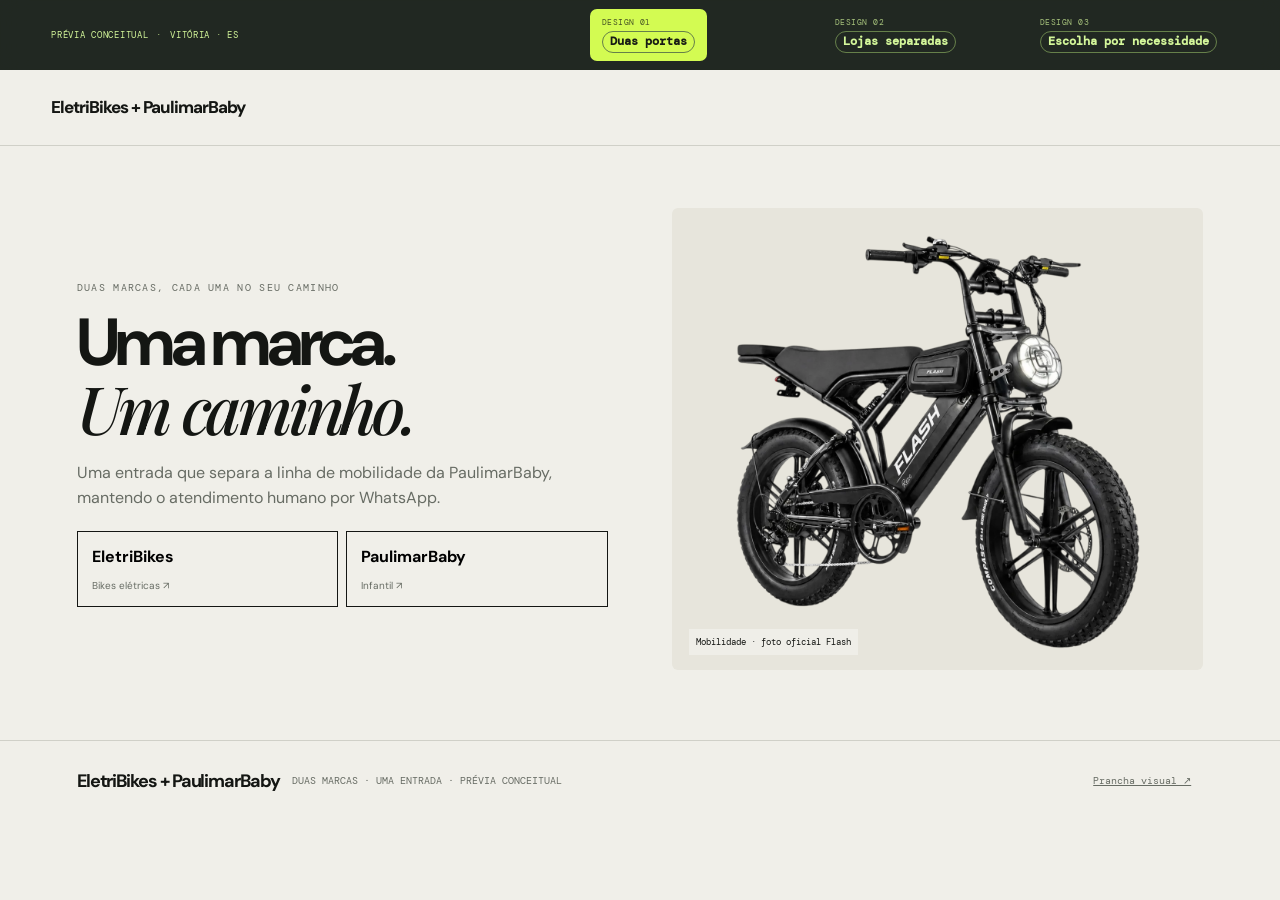
==== commit edb151b2: "Separate EletriBikes and PaulimarBaby catalog views" ====
--- a/index.html
+++ b/index.html
@@ -1 +1 @@
-<!doctype html><html lang="pt-BR"><head><meta charset="utf-8"><meta name="viewport" content="width=device-width,initial-scale=1"><meta name="theme-color" content="#e9e6df"><meta name="description" content="Prévia conceitual de catálogo para ELETRIBIKES + PAULIMARBABY."><title>ELETRIBIKES + PAULIMARBABY — catálogo conceito</title><link rel="preconnect" href="https://fonts.googleapis.com"><link rel="preconnect" href="https://fonts.gstatic.com" crossorigin><link href="https://fonts.googleapis.com/css2?family=DM+Mono:wght@400;500&family=DM+Sans:wght@400;500;600;700;800&family=Playfair+Display:wght@500;600;700&display=swap" rel="stylesheet"><link rel="stylesheet" href="style.css"></head><body data-direction="0"><div class="concept-bar"><div class="concept-meta"><span>PRÉVIA CONCEITUAL</span><span aria-hidden="true">·</span><span>VITÓRIA · ES</span></div><div id="designOptions" class="design-options" role="group" aria-label="Escolha uma direção visual"></div></div><header class="site-head"><a class="wordmark" href="#top">ELETRIBIKES + PAULIMARBABY</a><nav aria-label="Navegação"><a href="#catalogo">Catálogo</a><a href="#como-escolher">Como escolher</a><a href="#contato">Contato</a></nav><a class="head-cta wa-link" target="_blank" rel="noreferrer">Falar com a loja ↗</a></header><main id="top"><div id="experience"></div><section class="catalog-section" id="catalogo"><div class="section-head"><div><p class="kicker">A LINHA</p><h2>Conheça os modelos.</h2></div><p>Explore com calma; confirme detalhes e disponibilidade com a equipe.</p></div><div class="catalog-tools"><div class="filters" role="group" aria-label="Filtrar por categoria" id="filters"></div><label class="search"><span>⌕</span><input id="search" type="search" placeholder="Buscar modelos" aria-label="Buscar modelos"></label><button type="button" id="compare" class="compare">Comparar <span id="compareCount">0</span></button><span class="result-count" id="resultCount" role="status" aria-live="polite"></span></div><div id="productGrid" class="product-grid" aria-live="polite"></div><p class="fineprint">Conceito baseado no catálogo do WhatsApp. Fotos das bikes vêm do fabricante; fotos infantis vêm das seções reais do catálogo compartilhado por Vinicius. Os valores mostrados são os que apareciam no catálogo em 27/10/2026 e devem ser confirmados.</p></section><section class="choice-section" id="como-escolher"><div class="choice-copy"><p class="kicker">A ESCOLHA CONTINUA SUA</p><h2>Descubra. Compare. Converse.</h2><p>O catálogo ajuda a organizar as opções. A equipe confirma o que está disponível e responde as dúvidas antes da decisão.</p><div class="steps"><span><b>01</b> Explore por categoria</span><span><b>02</b> Compare detalhes</span><span><b>03</b> Fale sobre um modelo</span></div></div><div class="choice-note"><span class="round-mark">↗</span><p>Uma conversa mais direta começa com uma boa referência.</p><a class="wa-link" target="_blank" rel="noreferrer">Perguntar à equipe ↗</a></div></section><section id="brandArea"></section><footer id="contato"><a class="wordmark" href="#top">ELETRIBIKES + PAULIMARBABY</a><span>VITÓRIA · ES · PREVIEW CONCEITUAL</span><a href="arte.png" target="_blank" rel="noreferrer">Prancha visual ↗</a><a class="wa-link" target="_blank" rel="noreferrer">WhatsApp da loja ↗</a></footer></main><dialog id="compareDialog"><form method="dialog"><button class="dialog-close" aria-label="Fechar">×</button></form><p class="kicker">COMPARAÇÃO</p><h2>Compare sua seleção</h2><div id="compareTable"></div></dialog><script>window.PROJECT={"dir":"eletribikes-paulimar","slug":"eletribikes-paulimar","brand":"ELETRIBIKES + PAULIMARBABY","place":"VITÓRIA · ES","phone":"5527997148456","eyebrow":"Duas marcas, cada uma no seu caminho","headline":"Entre pela marca que você procura.","lead":"Uma entrada que separa a linha de mobilidade da PaulimarBaby, mantendo o atendimento humano por WhatsApp.","note":"Conceito baseado no catálogo do WhatsApp. Fotos das bikes vêm do fabricante; fotos infantis vêm das seções reais do catálogo compartilhado por Vinicius. Os valores mostrados são os que apareciam no catálogo em 27/10/2026 e devem ser confirmados.","categories":["Todos","Bikes elétricas"],"products":[{"name":"FLASH R002 2027","category":"Bikes elétricas","img":"flash-r002.webp","alt":"Bicicleta elétrica Flash R002, foto oficial do fabricante Flash","detail":"No catálogo do WhatsApp: 1000 W, bateria removível 48 V 15 Ah, até 32 km/h e autonomia anunciada de até 40–60 km. Confirmar ficha e disponibilidade."},{"name":"FLASH X20 PRO","category":"Bikes elétricas","img":"flash-x20.webp","alt":"Bicicleta elétrica Flash X20 Pro, foto oficial do fabricante Flash","detail":"No catálogo do WhatsApp: motor 1000 W, pneus FAT e autonomia anunciada de até 60 km. Confirmar versão, condições e estoque."}],"babyProducts":[{"name":"Mini Berço com colchão","category":"Berços de madeira","img":"mini-berco.jpg","price":"R$ 599,00","desc":"Produto e foto vistos no catálogo compartilhado pela loja. Confirmar acabamento e disponibilidade."},{"name":"Banheira Infantil Acqua Premium","category":"Banheiras","img":"banheira-acqua.jpg","price":"R$ 399,00","desc":"Banheira com suporte e redutor; descrição resumida do catálogo. Confirmar detalhes atuais."},{"name":"Bebê conforto Galzerano","category":"Cadeirinhas para carro","img":"bebe-conforto.jpg","price":"R$ 399,00","desc":"Foto e valor conforme catálogo WhatsApp; confirmar cor e disponibilidade."},{"name":"Carrinho com Bebê conforto Burigotto","category":"Carrinhos","img":"carrinho-burigotto.jpg","price":"R$ 1.699,00","desc":"No catálogo: cabo reversível, capota regulável/removível e cinto de 5 pontos. Confirmar versão e disponibilidade."}],"babyCategories":["Jogos de quarto 2025","Berços de madeira","Banheiras","Berço portátil","Cadeirinhas para carro","Carrinhos","Bebê reborn"],"directions":[["Duas portas","A primeira tela encaminha para a marca certa."],["Lojas separadas","Cada marca ganha sua própria vitrine e linguagem."],["Escolha por necessidade","A navegação começa pelo que a pessoa procura."]]};</script><script src="app.js"></script></body></html>+<!doctype html><html lang="pt-BR"><head><meta charset="utf-8"><meta name="viewport" content="width=device-width,initial-scale=1"><meta name="theme-color" content="#e9e6df"><meta name="description" content="Prévia conceitual de catálogo para ELETRIBIKES + PAULIMARBABY."><title>ELETRIBIKES + PAULIMARBABY — catálogo conceito</title><link rel="preconnect" href="https://fonts.googleapis.com"><link rel="preconnect" href="https://fonts.gstatic.com" crossorigin><link href="https://fonts.googleapis.com/css2?family=DM+Mono:wght@400;500&family=DM+Sans:wght@400;500;600;700;800&family=Playfair+Display:wght@500;600;700&display=swap" rel="stylesheet"><link rel="stylesheet" href="style.css"></head><body data-direction="0"><div class="concept-bar"><div class="concept-meta"><span>PRÉVIA CONCEITUAL</span><span aria-hidden="true">·</span><span>VITÓRIA · ES</span></div><div id="designOptions" class="design-options" role="group" aria-label="Escolha uma direção visual"></div></div><header class="site-head"><a class="wordmark" href="#top">ELETRIBIKES + PAULIMARBABY</a><nav aria-label="Navegação"><a href="#catalogo">Catálogo</a><a href="#como-escolher">Como escolher</a><a href="#contato">Contato</a></nav><a class="head-cta wa-link" target="_blank" rel="noreferrer">Falar com a loja ↗</a></header><nav id="brandSwitch" class="brand-switch" aria-label="Trocar de marca" hidden></nav><main id="top"><div id="experience"></div><section class="catalog-section" id="catalogo"><div class="section-head"><div><p class="kicker">A LINHA</p><h2>Conheça os modelos.</h2></div><p>Explore com calma; confirme detalhes e disponibilidade com a equipe.</p></div><div class="catalog-tools"><div class="filters" role="group" aria-label="Filtrar por categoria" id="filters"></div><label class="search"><span>⌕</span><input id="search" type="search" placeholder="Buscar modelos" aria-label="Buscar modelos"></label><button type="button" id="compare" class="compare">Comparar <span id="compareCount">0</span></button><span class="result-count" id="resultCount" role="status" aria-live="polite"></span></div><div id="productGrid" class="product-grid" aria-live="polite"></div><p class="fineprint">Conceito baseado no catálogo do WhatsApp. Fotos das bikes vêm do fabricante; fotos infantis vêm das seções reais do catálogo compartilhado por Vinicius. Os valores mostrados são os que apareciam no catálogo em 27/10/2026 e devem ser confirmados.</p></section><section class="choice-section" id="como-escolher"><div class="choice-copy"><p class="kicker">A ESCOLHA CONTINUA SUA</p><h2>Descubra. Compare. Converse.</h2><p>O catálogo ajuda a organizar as opções. A equipe confirma o que está disponível e responde as dúvidas antes da decisão.</p><div class="steps"><span><b>01</b> Explore por categoria</span><span><b>02</b> Compare detalhes</span><span><b>03</b> Fale sobre um modelo</span></div></div><div class="choice-note"><span class="round-mark">↗</span><p>Uma conversa mais direta começa com uma boa referência.</p><a class="wa-link" target="_blank" rel="noreferrer">Perguntar à equipe ↗</a></div></section><section id="brandArea"></section><footer id="contato"><a class="wordmark" href="#top">ELETRIBIKES + PAULIMARBABY</a><span>VITÓRIA · ES · PREVIEW CONCEITUAL</span><a href="arte.png" target="_blank" rel="noreferrer">Prancha visual ↗</a><a class="wa-link" target="_blank" rel="noreferrer">WhatsApp da loja ↗</a></footer></main><dialog id="compareDialog"><form method="dialog"><button class="dialog-close" aria-label="Fechar">×</button></form><p class="kicker">COMPARAÇÃO</p><h2>Compare sua seleção</h2><div id="compareTable"></div></dialog><script>window.PROJECT={"dir":"eletribikes-paulimar","slug":"eletribikes-paulimar","brand":"ELETRIBIKES + PAULIMARBABY","place":"VITÓRIA · ES","phone":"5527997148456","eyebrow":"Duas marcas, cada uma no seu caminho","headline":"Entre pela marca que você procura.","lead":"Uma entrada que separa a linha de mobilidade da PaulimarBaby, mantendo o atendimento humano por WhatsApp.","note":"Conceito baseado no catálogo do WhatsApp. Fotos das bikes vêm do fabricante; fotos infantis vêm das seções reais do catálogo compartilhado por Vinicius. Os valores mostrados são os que apareciam no catálogo em 27/10/2026 e devem ser confirmados.","categories":["Todos","Bikes elétricas"],"products":[{"name":"FLASH R002 2027","category":"Bikes elétricas","img":"flash-r002.webp","alt":"Bicicleta elétrica Flash R002, foto oficial do fabricante Flash","detail":"No catálogo do WhatsApp: 1000 W, bateria removível 48 V 15 Ah, até 32 km/h e autonomia anunciada de até 40–60 km. Confirmar ficha e disponibilidade."},{"name":"FLASH X20 PRO","category":"Bikes elétricas","img":"flash-x20.webp","alt":"Bicicleta elétrica Flash X20 Pro, foto oficial do fabricante Flash","detail":"No catálogo do WhatsApp: motor 1000 W, pneus FAT e autonomia anunciada de até 60 km. Confirmar versão, condições e estoque."}],"babyProducts":[{"name":"Mini Berço com colchão","category":"Berços de madeira","img":"mini-berco.jpg","price":"R$ 599,00","desc":"Produto e foto vistos no catálogo compartilhado pela loja. Confirmar acabamento e disponibilidade."},{"name":"Banheira Infantil Acqua Premium","category":"Banheiras","img":"banheira-acqua.jpg","price":"R$ 399,00","desc":"Banheira com suporte e redutor; descrição resumida do catálogo. Confirmar detalhes atuais."},{"name":"Bebê conforto Galzerano","category":"Cadeirinhas para carro","img":"bebe-conforto.jpg","price":"R$ 399,00","desc":"Foto e valor conforme catálogo WhatsApp; confirmar cor e disponibilidade."},{"name":"Carrinho com Bebê conforto Burigotto","category":"Carrinhos","img":"carrinho-burigotto.jpg","price":"R$ 1.699,00","desc":"No catálogo: cabo reversível, capota regulável/removível e cinto de 5 pontos. Confirmar versão e disponibilidade."}],"babyCategories":["Jogos de quarto 2025","Berços de madeira","Banheiras","Berço portátil","Cadeirinhas para carro","Carrinhos","Bebê reborn"],"directions":[["Duas portas","A primeira tela encaminha para a marca certa."],["Lojas separadas","Cada marca ganha sua própria vitrine e linguagem."],["Escolha por necessidade","A navegação começa pelo que a pessoa procura."]]};</script><script src="app.js"></script></body></html>
--- a/style.css
+++ b/style.css
@@ -171,3 +171,22 @@
   footer .wordmark,footer span{grid-column:auto}
 }
 @media(prefers-reduced-motion:reduce){html{scroll-behavior:auto}*,*::before,*::after{animation-duration:.01ms!important;animation-iteration-count:1!important;transition-duration:.01ms!important;scroll-behavior:auto!important}.motion-ready [data-reveal]{opacity:1;transform:none}}
+/* Brand-specific catalog views */
+[hidden]{display:none!important}
+.brand-switch{display:flex;align-items:center;gap:8px;flex-wrap:wrap;padding:12px 15px;border-bottom:1px solid var(--line);background:var(--paper,#f5f3ec)}
+.brand-switch>span{font-size:11px;font-weight:700;letter-spacing:.12em;text-transform:uppercase;margin-right:8px;opacity:.65}
+.brand-switch button{font:inherit;font-size:13px;font-weight:700;border:1px solid currentColor;border-radius:999px;padding:9px 16px;background:transparent;color:inherit;cursor:pointer;transition:background .2s,color .2s,transform .2s}
+.brand-switch button:hover{transform:translateY(-2px)}
+.brand-switch button[aria-pressed="true"]{background:var(--ink,#14231d);color:var(--paper,#fff)}
+.brand-switch button:focus-visible{outline:3px solid #de8e50;outline-offset:3px}
+.baby-panel{grid-template-columns:minmax(0,1fr)!important;overflow:hidden}
+.baby-panel h1{font-size:clamp(2.4rem,7vw,5.5rem);line-height:1.04;max-width:12ch;margin:.15em 0 .35em}
+.baby-cover{width:100%;min-height:280px;overflow:hidden;border-radius:22px}
+.baby-cover img{width:100%;height:100%;min-height:280px;max-height:620px;object-fit:cover;display:block}
+body[data-brand="baby"] .brand-area{padding-top:0}
+body[data-brand="baby"] .baby-panel{border-radius:0 0 28px 28px}
+body[data-brand="baby"][data-direction="1"] .baby-panel{background:#efd3ce;color:#211e20}
+body[data-brand="baby"][data-direction="2"] .baby-panel{background:#222b27;color:#f4f1e9}
+body[data-brand="baby"][data-direction="2"] .baby-panel .text-link{color:inherit}
+@media(min-width:760px){.brand-switch{padding-inline:4vw}.baby-panel{grid-template-columns:minmax(0,1fr) minmax(320px,.9fr)!important;min-height:540px}.baby-cover,.baby-cover img{height:100%;min-height:440px}}
+@media(prefers-reduced-motion:reduce){.brand-switch button{transition:none}.brand-switch button:hover{transform:none}}
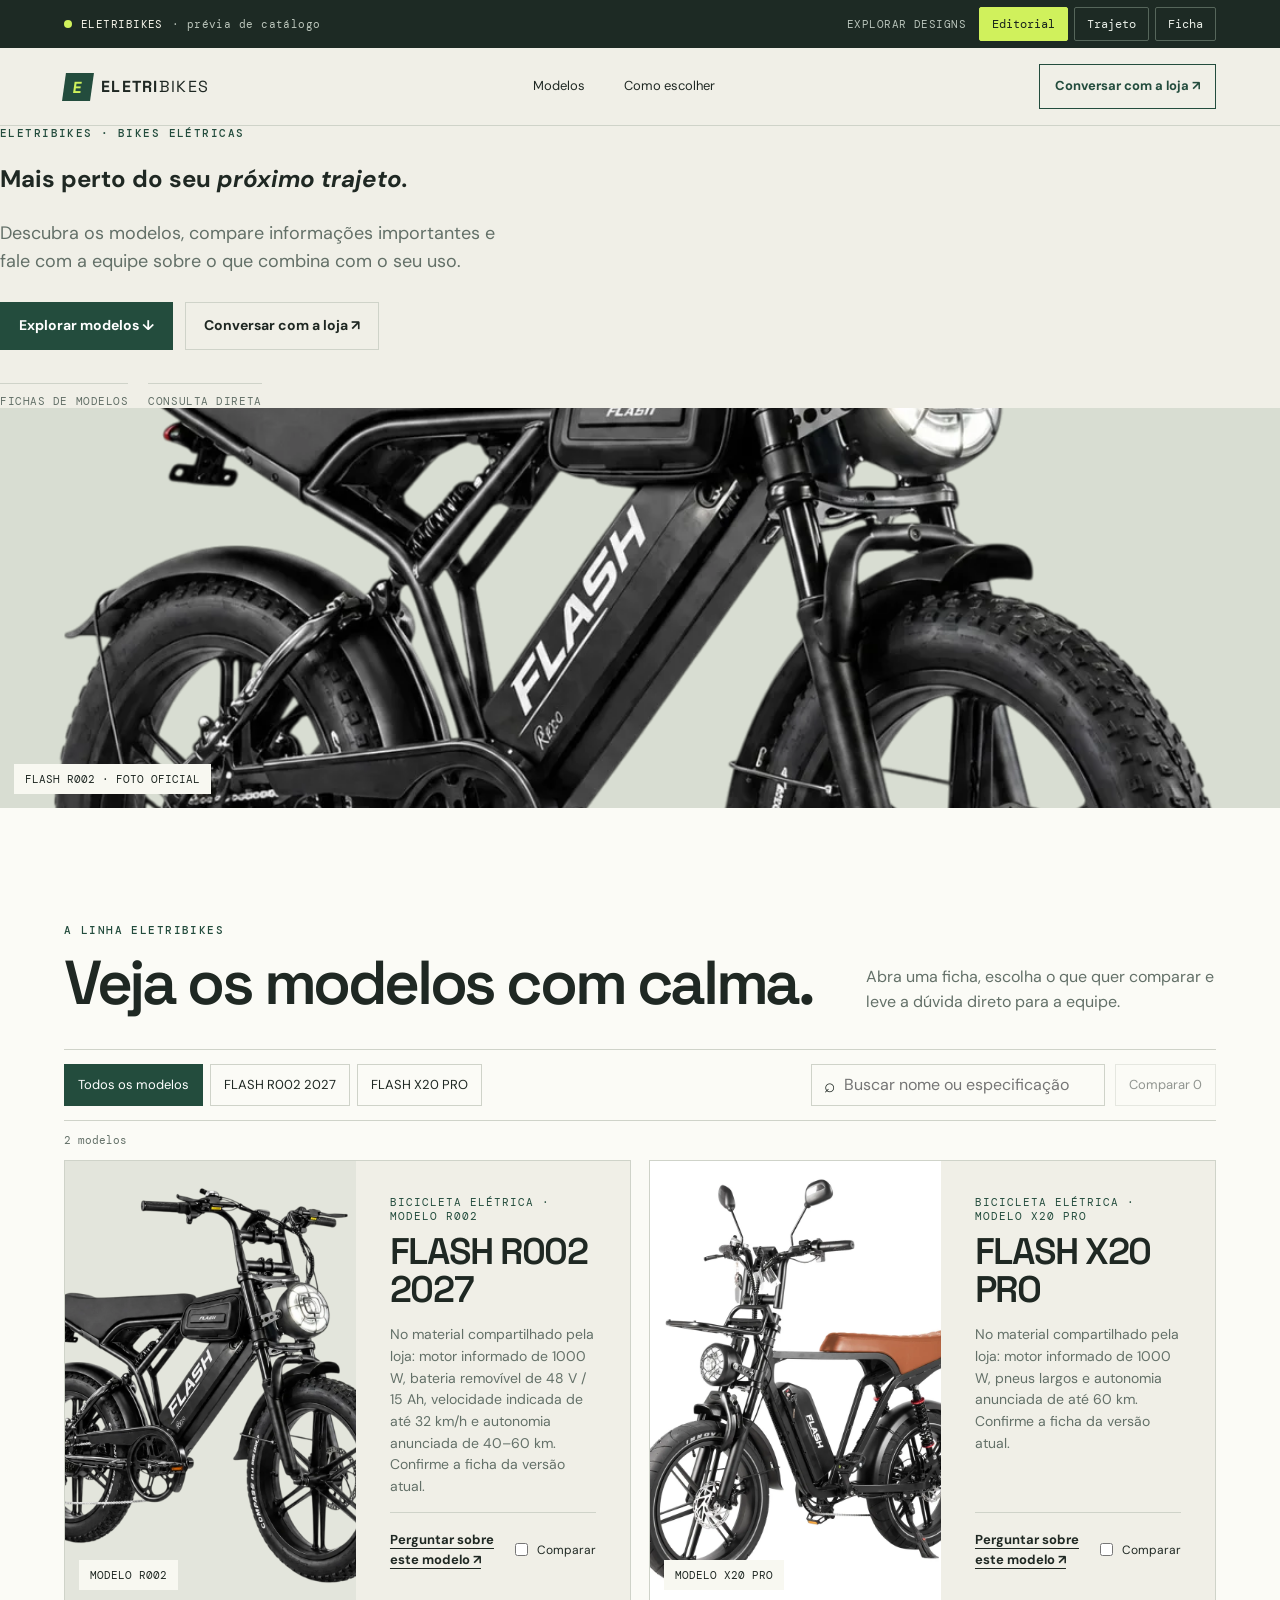
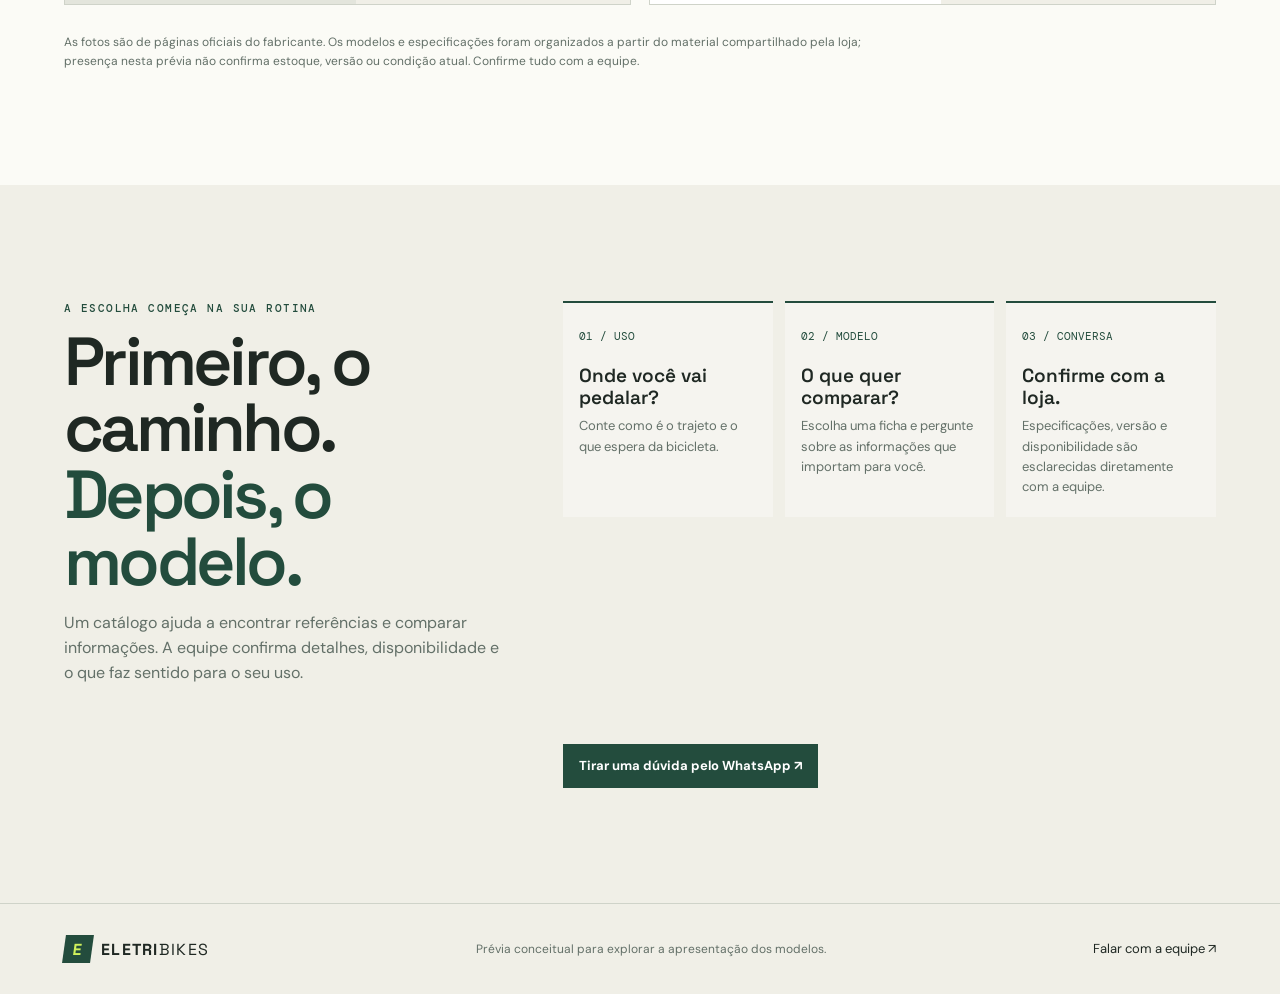
==== commit 0e7e8643: "Split EletriBikes and PaulimarBaby concepts" ====
--- a/index.html
+++ b/index.html
@@ -1 +1,54 @@
-<!doctype html><html lang="pt-BR"><head><meta charset="utf-8"><meta name="viewport" content="width=device-width,initial-scale=1"><meta name="theme-color" content="#e9e6df"><meta name="description" content="Prévia conceitual de catálogo para ELETRIBIKES + PAULIMARBABY."><title>ELETRIBIKES + PAULIMARBABY — catálogo conceito</title><link rel="preconnect" href="https://fonts.googleapis.com"><link rel="preconnect" href="https://fonts.gstatic.com" crossorigin><link href="https://fonts.googleapis.com/css2?family=DM+Mono:wght@400;500&family=DM+Sans:wght@400;500;600;700;800&family=Playfair+Display:wght@500;600;700&display=swap" rel="stylesheet"><link rel="stylesheet" href="style.css"></head><body data-direction="0"><div class="concept-bar"><div class="concept-meta"><span>PRÉVIA CONCEITUAL</span><span aria-hidden="true">·</span><span>VITÓRIA · ES</span></div><div id="designOptions" class="design-options" role="group" aria-label="Escolha uma direção visual"></div></div><header class="site-head"><a class="wordmark" href="#top">ELETRIBIKES + PAULIMARBABY</a><nav aria-label="Navegação"><a href="#catalogo">Catálogo</a><a href="#como-escolher">Como escolher</a><a href="#contato">Contato</a></nav><a class="head-cta wa-link" target="_blank" rel="noreferrer">Falar com a loja ↗</a></header><nav id="brandSwitch" class="brand-switch" aria-label="Trocar de marca" hidden></nav><main id="top"><div id="experience"></div><section class="catalog-section" id="catalogo"><div class="section-head"><div><p class="kicker">A LINHA</p><h2>Conheça os modelos.</h2></div><p>Explore com calma; confirme detalhes e disponibilidade com a equipe.</p></div><div class="catalog-tools"><div class="filters" role="group" aria-label="Filtrar por categoria" id="filters"></div><label class="search"><span>⌕</span><input id="search" type="search" placeholder="Buscar modelos" aria-label="Buscar modelos"></label><button type="button" id="compare" class="compare">Comparar <span id="compareCount">0</span></button><span class="result-count" id="resultCount" role="status" aria-live="polite"></span></div><div id="productGrid" class="product-grid" aria-live="polite"></div><p class="fineprint">Conceito baseado no catálogo do WhatsApp. Fotos das bikes vêm do fabricante; fotos infantis vêm das seções reais do catálogo compartilhado por Vinicius. Os valores mostrados são os que apareciam no catálogo em 27/10/2026 e devem ser confirmados.</p></section><section class="choice-section" id="como-escolher"><div class="choice-copy"><p class="kicker">A ESCOLHA CONTINUA SUA</p><h2>Descubra. Compare. Converse.</h2><p>O catálogo ajuda a organizar as opções. A equipe confirma o que está disponível e responde as dúvidas antes da decisão.</p><div class="steps"><span><b>01</b> Explore por categoria</span><span><b>02</b> Compare detalhes</span><span><b>03</b> Fale sobre um modelo</span></div></div><div class="choice-note"><span class="round-mark">↗</span><p>Uma conversa mais direta começa com uma boa referência.</p><a class="wa-link" target="_blank" rel="noreferrer">Perguntar à equipe ↗</a></div></section><section id="brandArea"></section><footer id="contato"><a class="wordmark" href="#top">ELETRIBIKES + PAULIMARBABY</a><span>VITÓRIA · ES · PREVIEW CONCEITUAL</span><a href="arte.png" target="_blank" rel="noreferrer">Prancha visual ↗</a><a class="wa-link" target="_blank" rel="noreferrer">WhatsApp da loja ↗</a></footer></main><dialog id="compareDialog"><form method="dialog"><button class="dialog-close" aria-label="Fechar">×</button></form><p class="kicker">COMPARAÇÃO</p><h2>Compare sua seleção</h2><div id="compareTable"></div></dialog><script>window.PROJECT={"dir":"eletribikes-paulimar","slug":"eletribikes-paulimar","brand":"ELETRIBIKES + PAULIMARBABY","place":"VITÓRIA · ES","phone":"5527997148456","eyebrow":"Duas marcas, cada uma no seu caminho","headline":"Entre pela marca que você procura.","lead":"Uma entrada que separa a linha de mobilidade da PaulimarBaby, mantendo o atendimento humano por WhatsApp.","note":"Conceito baseado no catálogo do WhatsApp. Fotos das bikes vêm do fabricante; fotos infantis vêm das seções reais do catálogo compartilhado por Vinicius. Os valores mostrados são os que apareciam no catálogo em 27/10/2026 e devem ser confirmados.","categories":["Todos","Bikes elétricas"],"products":[{"name":"FLASH R002 2027","category":"Bikes elétricas","img":"flash-r002.webp","alt":"Bicicleta elétrica Flash R002, foto oficial do fabricante Flash","detail":"No catálogo do WhatsApp: 1000 W, bateria removível 48 V 15 Ah, até 32 km/h e autonomia anunciada de até 40–60 km. Confirmar ficha e disponibilidade."},{"name":"FLASH X20 PRO","category":"Bikes elétricas","img":"flash-x20.webp","alt":"Bicicleta elétrica Flash X20 Pro, foto oficial do fabricante Flash","detail":"No catálogo do WhatsApp: motor 1000 W, pneus FAT e autonomia anunciada de até 60 km. Confirmar versão, condições e estoque."}],"babyProducts":[{"name":"Mini Berço com colchão","category":"Berços de madeira","img":"mini-berco.jpg","price":"R$ 599,00","desc":"Produto e foto vistos no catálogo compartilhado pela loja. Confirmar acabamento e disponibilidade."},{"name":"Banheira Infantil Acqua Premium","category":"Banheiras","img":"banheira-acqua.jpg","price":"R$ 399,00","desc":"Banheira com suporte e redutor; descrição resumida do catálogo. Confirmar detalhes atuais."},{"name":"Bebê conforto Galzerano","category":"Cadeirinhas para carro","img":"bebe-conforto.jpg","price":"R$ 399,00","desc":"Foto e valor conforme catálogo WhatsApp; confirmar cor e disponibilidade."},{"name":"Carrinho com Bebê conforto Burigotto","category":"Carrinhos","img":"carrinho-burigotto.jpg","price":"R$ 1.699,00","desc":"No catálogo: cabo reversível, capota regulável/removível e cinto de 5 pontos. Confirmar versão e disponibilidade."}],"babyCategories":["Jogos de quarto 2025","Berços de madeira","Banheiras","Berço portátil","Cadeirinhas para carro","Carrinhos","Bebê reborn"],"directions":[["Duas portas","A primeira tela encaminha para a marca certa."],["Lojas separadas","Cada marca ganha sua própria vitrine e linguagem."],["Escolha por necessidade","A navegação começa pelo que a pessoa procura."]]};</script><script src="app.js"></script></body></html>+<!doctype html>
+<html lang="pt-BR">
+<head>
+  <meta charset="utf-8">
+  <meta name="viewport" content="width=device-width, initial-scale=1">
+  <meta name="theme-color" content="#f0efe7">
+  <meta name="description" content="Prévia conceitual de catálogo digital para a EletriBikes. Explore modelos de bicicletas elétricas e consulte detalhes direto com a loja.">
+  <title>EletriBikes — modelos e mobilidade elétrica</title>
+  <link rel="preconnect" href="https://fonts.googleapis.com">
+  <link rel="preconnect" href="https://fonts.gstatic.com" crossorigin>
+  <link href="https://fonts.googleapis.com/css2?family=DM+Mono:wght@400;500&family=DM+Sans:wght@400;500;600;700;800&family=Space+Grotesk:wght@400;500;600;700&display=swap" rel="stylesheet">
+  <link rel="stylesheet" href="style.css">
+</head>
+<body data-style="0">
+  <a class="skip-link" href="#main">Pular para o conteúdo</a>
+  <div class="preview-bar">
+    <span><i></i> ELETRIBIKES <span class="preview-label">· prévia de catálogo</span></span>
+    <div class="design-switch" role="group" aria-label="Escolher design">
+      <span class="switch-label">EXPLORAR DESIGNS</span>
+      <button type="button" data-style="0" aria-pressed="true">Editorial</button>
+      <button type="button" data-style="1" aria-pressed="false">Trajeto</button>
+      <button type="button" data-style="2" aria-pressed="false">Ficha</button>
+    </div>
+  </div>
+  <header class="site-header">
+    <a class="brand" href="#hero" aria-label="EletriBikes, início"><span class="brand-symbol" aria-hidden="true">E</span><span>ELETRI<span class="brand-light">BIKES</span></span></a>
+    <nav aria-label="Navegação principal"><a href="#modelos">Modelos</a><a href="#escolha">Como escolher</a></nav>
+    <a class="header-cta wa-link" href="#" target="_blank" rel="noopener noreferrer">Conversar com a loja <span aria-hidden="true">↗</span></a>
+  </header>
+  <main id="main">
+    <section id="hero" aria-labelledby="hero-title"></section>
+    <section class="catalog-section" id="modelos" aria-labelledby="catalog-title">
+      <div class="section-heading"><div><p class="eyebrow">A LINHA ELETRIBIKES</p><h2 id="catalog-title">Veja os modelos com calma.</h2></div><p>Abra uma ficha, escolha o que quer comparar e leve a dúvida direto para a equipe.</p></div>
+      <div class="catalog-controls">
+        <div id="model-filters" class="model-filters" role="group" aria-label="Filtrar modelos"></div>
+        <label class="search-field"><span aria-hidden="true">⌕</span><input id="search" type="search" autocomplete="off" placeholder="Buscar nome ou especificação" aria-label="Buscar nome ou especificação"></label>
+        <button id="compare-button" class="compare-button" type="button" disabled>Comparar <span id="compare-count">0</span></button>
+      </div>
+      <p class="result-status" id="result-status" role="status" aria-live="polite"></p>
+      <div class="product-grid" id="product-grid" aria-live="polite"></div>
+      <p class="catalog-note">As fotos são de páginas oficiais do fabricante. Os modelos e especificações foram organizados a partir do material compartilhado pela loja; presença nesta prévia não confirma estoque, versão ou condição atual. Confirme tudo com a equipe.</p>
+    </section>
+    <section class="choice-section" id="escolha" aria-labelledby="choice-title">
+      <div class="choice-intro"><p class="eyebrow">A ESCOLHA COMEÇA NA SUA ROTINA</p><h2 id="choice-title">Primeiro, o caminho.<br><em>Depois, o modelo.</em></h2><p>Um catálogo ajuda a encontrar referências e comparar informações. A equipe confirma detalhes, disponibilidade e o que faz sentido para o seu uso.</p></div>
+      <div class="choice-steps"><article><span>01 / USO</span><h3>Onde você vai pedalar?</h3><p>Conte como é o trajeto e o que espera da bicicleta.</p></article><article><span>02 / MODELO</span><h3>O que quer comparar?</h3><p>Escolha uma ficha e pergunte sobre as informações que importam para você.</p></article><article><span>03 / CONVERSA</span><h3>Confirme com a loja.</h3><p>Especificações, versão e disponibilidade são esclarecidas diretamente com a equipe.</p></article></div>
+      <a class="choice-cta wa-link" href="#" target="_blank" rel="noopener noreferrer">Tirar uma dúvida pelo WhatsApp <span aria-hidden="true">↗</span></a>
+    </section>
+  </main>
+  <footer id="contato"><a class="brand" href="#hero"><span class="brand-symbol" aria-hidden="true">E</span><span>ELETRI<span class="brand-light">BIKES</span></span></a><p>Prévia conceitual para explorar a apresentação dos modelos.</p><a class="wa-link" href="#" target="_blank" rel="noopener noreferrer">Falar com a equipe ↗</a></footer>
+  <dialog id="compare-dialog" aria-labelledby="compare-title"><form method="dialog"><button class="dialog-close" aria-label="Fechar comparação">×</button></form><p class="eyebrow">LADO A LADO</p><h2 id="compare-title">Compare as fichas</h2><div id="compare-content"></div></dialog>
+  <script src="app.js"></script>
+</body>
+</html>
+
--- a/style.css
+++ b/style.css
@@ -1,192 +1,9 @@
-*{box-sizing:border-box}html{scroll-behavior:smooth}body{--ink:#141613;--muted:#676c64;--paper:#f0efe9;--card:#e7e5dc;--accent:#d3fb52;--line:#d0d0c8;--display:'DM Sans',sans-serif;margin:0;background:var(--paper);color:var(--ink);font-family:var(--display)}a{color:inherit}button,input{font:inherit}button{cursor:pointer}.concept-bar{height:34px;padding:0 4vw;display:flex;align-items:center;gap:10px;background:#182019;color:#d4f79a;font:10px 'DM Mono',monospace;letter-spacing:.08em}.concept-bar button{margin-left:auto;border:0;color:inherit;background:transparent;font:inherit}.concept-bar b{padding:3px 7px;border:1px solid #66804a;border-radius:99px}.site-head{height:78px;padding:0 4vw;display:flex;align-items:center;justify-content:space-between;border-bottom:1px solid var(--line)}.wordmark{text-decoration:none;font-weight:800;letter-spacing:-.06em;font-size:22px}.site-head nav{display:flex;gap:32px}.site-head nav a,.head-cta{text-decoration:none;font-size:12px}.head-cta{padding:12px 16px;border:1px solid var(--ink);border-radius:99px}.hero{padding:54px 4vw 64px;min-height:590px}.hero.split{display:grid;grid-template-columns:1fr 1fr;gap:6vw;align-items:center}.hero-copy{max-width:650px}.kicker{font:10px 'DM Mono',monospace;letter-spacing:.13em;color:var(--muted);text-transform:uppercase}.hero h1{font-size:clamp(46px,6.4vw,92px);line-height:.97;letter-spacing:-.075em;max-width:760px;margin:24px 0}.hero h1 em,.choice-copy h2 em{font-family:'Playfair Display',serif;font-weight:500;letter-spacing:-.065em}.hero-copy>p:not(.kicker){max-width:480px;color:var(--muted);line-height:1.65;font-size:15px}.hero-actions{display:flex;gap:22px;align-items:center;margin-top:26px}.button{display:inline-flex;text-decoration:none;border-radius:99px;padding:14px 19px;font-size:12px}.button.dark{background:var(--ink);color:white}.text-link{font-size:12px}.hero-mark{display:block;margin-top:70px;font:10px 'DM Mono',monospace;color:var(--muted)}.hero-photo{height:480px;background:var(--card);position:relative;overflow:hidden;border-radius:4px}.hero-photo img{width:100%;height:100%;object-fit:contain}.hero-photo small{position:absolute;bottom:15px;left:17px;font:9px 'DM Mono',monospace;background:#f0efe9e8;padding:7px}.hero.stacked{display:grid;grid-template-columns:1.35fr .65fr;gap:5vw;align-items:center}.stacked .hero-photo{height:520px}.photo-title{position:absolute;left:30px;bottom:20px;color:var(--ink);font-size:clamp(40px,7vw,90px);font-weight:800;line-height:.86;letter-spacing:-.08em;text-shadow:0 2px 30px white}.photo-title i{font-family:'Playfair Display';font-weight:500}.hero.guided{display:grid;grid-template-columns:.7fr 1.3fr;gap:4vw;align-items:center}.guide-choices{display:grid;grid-template-columns:repeat(2,1fr);gap:10px}.guide-choices>button{border:1px solid var(--line);background:var(--card);padding:20px;min-height:120px;text-align:left;display:grid;grid-template-columns:1fr auto;align-items:end}.guide-choices>button span{grid-column:1/-1;font:10px 'DM Mono';color:var(--muted)}.guide-choices>button b{font-size:22px}.guide-choices>button i{font-size:11px}.guide-photo{grid-column:1/-1;height:220px;overflow:hidden;background:var(--card)}.guide-photo img{width:100%;height:100%;object-fit:cover}.catalog-section{padding:80px 4vw;background:#f7f6f1}.section-head{display:flex;justify-content:space-between;align-items:end;margin-bottom:34px}.section-head h2,.choice-copy h2{font-size:clamp(38px,5vw,68px);letter-spacing:-.07em;line-height:.98;margin:9px 0}.section-head>p{max-width:310px;color:var(--muted);font-size:13px;line-height:1.5}.catalog-tools{display:grid;grid-template-columns:1fr 250px auto;gap:10px;align-items:center;margin-bottom:25px}.filters{display:flex;gap:7px;flex-wrap:wrap}.filter,.compare{border:1px solid var(--line);background:transparent;border-radius:99px;padding:11px 15px;font-size:11px}.filter.active{background:var(--ink);border-color:var(--ink);color:white}.search{height:40px;border-bottom:1px solid var(--ink);display:flex;align-items:center;gap:9px}.search span{font-size:22px}.search input{min-width:0;border:0;outline:none;background:transparent;width:100%;font-size:12px}.compare{border-radius:4px}.product-grid{display:grid;grid-template-columns:repeat(3,1fr);gap:16px}.product-card{background:var(--paper);border:1px solid var(--line)}.photo{height:270px;display:block;position:relative;background:var(--card);overflow:hidden}.photo img{width:100%;height:100%;object-fit:cover;mix-blend-mode:multiply;transition:transform .4s}.product-card:hover .photo img{transform:scale(1.04)}.photo-index{position:absolute;top:13px;left:13px;background:var(--paper);padding:7px 9px;border-radius:99px;font:9px 'DM Mono'}.product-info{padding:19px}.product-info h3{font-size:22px;letter-spacing:-.05em;margin:7px 0}.product-info>p:not(.kicker){font-size:12px;line-height:1.55;color:var(--muted);min-height:57px}.card-actions{display:flex;align-items:center;gap:13px;flex-wrap:wrap;border-top:1px solid var(--line);padding-top:12px}.card-actions>a{font-size:11px;text-decoration:none;font-weight:700}.favorite{margin-left:auto;border:0;background:none;font-size:22px}.pick{font-size:10px;color:var(--muted)}.fineprint{font-size:10px;color:var(--muted);margin-top:22px}.choice-section{padding:90px 4vw;display:grid;grid-template-columns:1.3fr .7fr;gap:10vw;background:#dce6cd}.choice-copy h2{max-width:550px}.choice-copy>p:not(.kicker){max-width:520px;color:#50594d;line-height:1.65}.steps{display:grid;gap:12px;margin-top:28px}.steps span{display:flex;gap:13px;align-items:center;font-size:12px}.steps b{font:10px 'DM Mono';color:#778170}.choice-note{align-self:center;padding:27px;border:1px solid #aebba3;min-height:195px;display:flex;flex-direction:column;justify-content:space-between}.round-mark{width:42px;height:42px;border-radius:50%;background:var(--accent);display:grid;place-items:center}.choice-note p{font-family:'Playfair Display';font-size:23px}.choice-note a{font-size:11px}footer{padding:26px 4vw;display:flex;justify-content:space-between;align-items:center;border-top:1px solid var(--line);font:9px 'DM Mono';color:var(--muted)}footer .wordmark{font:700 18px 'DM Sans';color:var(--ink)}.empty{padding:45px;color:var(--muted)}dialog{width:min(800px,92vw);border:0;padding:35px;background:#f7f6f1;color:var(--ink);box-shadow:0 20px 90px #0004}dialog::backdrop{background:#101510aa}.dialog-close{float:right;border:0;background:none;font-size:28px}.compare-table{display:flex;gap:15px;overflow:auto}.compare-table article{min-width:210px;max-width:270px;background:var(--paper);padding:12px}.compare-table img{width:100%;height:130px;object-fit:cover}.compare-table p{font-size:11px;line-height:1.5;color:var(--muted)}.compare-table a{font-size:11px}.dual{min-height:590px}.door-grid{display:grid;grid-template-columns:1fr 1fr;gap:9px;margin-top:30px}.door-grid button{padding:17px;border:1px solid var(--ink);background:transparent;text-align:left;font-size:18px;font-weight:700}.door-grid span{display:block;margin-top:12px;font-size:10px;font-weight:400;color:var(--muted)}.baby-panel{padding:50px 4vw;display:grid;grid-template-columns:1fr 300px;gap:6vw;align-items:center;background:#e1f4ef}.baby-panel h2{font-size:clamp(36px,4vw,60px);max-width:620px;line-height:.98;letter-spacing:-.07em}.baby-panel p:not(.kicker){max-width:620px;color:var(--muted);line-height:1.6;font-size:13px}.photo-pending{font:10px 'DM Mono';padding:11px;background:#ffffff9c}.baby-mark{width:220px;height:220px;border-radius:50%;display:grid;place-items:center;background:#fff;color:#40b4c5;font:italic 90px 'Playfair Display';box-shadow:0 0 0 12px #c7ece5}.baby-mark span{font:11px 'DM Mono';color:#d1b437}.brand-foot{padding:16px 4vw;display:flex;justify-content:space-between;gap:12px;font:9px 'DM Mono';color:var(--muted)}.brand-tiles{display:grid;grid-template-columns:1fr 1fr;gap:13px}.brand-tiles button{min-height:300px;background:#151915;color:white;border:0;padding:17px;text-align:left;display:flex;flex-direction:column;align-items:flex-start;justify-content:end;position:relative;overflow:hidden}.brand-tiles button img{position:absolute;inset:0;width:100%;height:100%;object-fit:cover;opacity:.66}.brand-tiles button span,.brand-tiles button b{z-index:1}.brand-tiles button span{font:9px 'DM Mono';margin-bottom:11px}.brand-tiles button b{font-size:21px}.brand-tiles button+button{background:#dff1ed;color:#17201d}.baby-symbol{margin:auto;font:italic 95px 'Playfair Display';color:#38b4c6}.baby-symbol span{display:block;font:20px 'DM Sans';color:#cfb434}.product-card:nth-child(3n+2){--card:#e5e7dc}.product-card:nth-child(3n){--card:#e3e7e7}body[data-direction="1"]{--paper:#e9e5de;--card:#d9d3c8;--ink:#22201d;--accent:#d7fe54}body[data-direction="1"] .hero.stacked{grid-template-columns:1fr;gap:25px}body[data-direction="1"] .stacked .hero-photo{height:min(68vw,650px);background:#c9c7bd}body[data-direction="1"] .stacked .hero-copy{display:grid;grid-template-columns:1fr 1fr;align-items:end;gap:0 30px;max-width:none}body[data-direction="1"] .stacked .hero-copy .kicker,body[data-direction="1"] .stacked .hero-copy>p{grid-column:1}body[data-direction="1"] .stacked .hero-copy h1{grid-column:1;grid-row:2/4}body[data-direction="1"] .stacked .hero-copy .button{grid-column:2;grid-row:2;justify-self:end}body[data-direction="1"] .hero.guided{grid-template-columns:1fr;gap:30px}body[data-direction="1"] .choice-section{background:#22201d;color:#eee}body[data-direction="1"] .choice-note{border-color:#555}body[data-direction="1"] .brand-tiles button{min-height:360px}body[data-direction="2"]{--paper:#f4ede0;--card:#e8dbc3;--ink:#292719;--accent:#e2b84f}body[data-direction="2"] .hero.guided{grid-template-columns:1fr;gap:25px}body[data-direction="2"] .hero.guided .hero-copy{max-width:950px}body[data-direction="2"] .guide-choices{grid-template-columns:repeat(3,1fr);align-items:stretch}body[data-direction="2"] .guide-photo{grid-column:auto;height:240px}body[data-direction="2"] .hero.guided.dual .brand-tiles{grid-template-columns:1fr 1fr}body[data-direction="2"] .hero.guided.dual .brand-tiles button{min-height:290px}body[data-direction="2"] .catalog-section{background:#ede4d4}body[data-direction="2"] .product-grid{grid-template-columns:1fr 1fr}body[data-direction="2"] .product-card{display:grid;grid-template-columns:.9fr 1.1fr}body[data-direction="2"] .product-card .photo{height:310px}body[data-direction="2"] .product-info{align-self:center;padding:24px}body[data-direction="2"] .choice-section{background:#e1d6c2}body[data-direction="2"] .baby-panel{background:#f0d9d3}body[data-direction="2"] .door-grid button{border-radius:24px}body[data-direction="2"] .hero-photo{border-radius:48% 48% 4px 4px}body[data-direction="2"] .brand-tiles button{border-radius:130px 130px 4px 4px}.hero.dual .hero-copy h1{font-size:clamp(50px,6vw,80px)}body[data-direction="0"] .product-grid{grid-template-columns:repeat(3,1fr)}
-@media(max-width:800px){.site-head{height:65px}.site-head nav{display:none}.hero.split,.hero.stacked,.hero.guided{grid-template-columns:1fr;gap:24px}.hero{padding:38px 5vw;min-height:auto}.hero-photo,.hero.stacked .hero-photo{height:360px}.hero-mark{margin-top:35px}.hero.guided .guide-choices{grid-template-columns:1fr 1fr}.catalog-section{padding:60px 5vw}.catalog-tools{grid-template-columns:1fr auto}.filters{grid-column:1/-1}.search{grid-column:1}.compare{grid-column:2}.product-grid,body[data-direction="0"] .product-grid{grid-template-columns:repeat(2,1fr)}.product-card .photo{height:230px}.choice-section{padding:60px 5vw;grid-template-columns:1fr;gap:24px}.section-head{align-items:start;display:block}.section-head>p{margin-top:18px}.baby-panel{padding:45px 5vw;grid-template-columns:1fr 150px}.baby-mark{width:125px;height:125px;font-size:55px}.brand-foot{flex-wrap:wrap;padding:15px 5vw}body[data-direction="1"] .stacked .hero-copy{display:block}body[data-direction="1"] .stacked .hero-copy .button{margin-top:20px}body[data-direction="2"] .product-grid{grid-template-columns:1fr}body[data-direction="2"] .product-card{grid-template-columns:1fr}.brand-tiles button{min-height:250px}}
-@media(max-width:520px){.concept-bar{padding:0 14px;font-size:8px}.site-head{padding:0 15px}.wordmark{font-size:16px}.head-cta{font-size:9px;padding:10px}.hero{padding:32px 15px}.hero h1{font-size:54px}.hero-photo,.hero.stacked .hero-photo{height:275px}.guide-choices{gap:7px}.guide-choices>button{min-height:100px;padding:13px}.guide-choices>button b{font-size:17px}.catalog-section{padding:55px 15px}.catalog-tools{gap:8px}.filter{padding:9px 11px;font-size:10px}.product-grid,body[data-direction="0"] .product-grid{grid-template-columns:1fr}.product-card .photo{height:280px}.choice-section{padding:55px 15px}.baby-panel{grid-template-columns:1fr;padding:35px 15px}.baby-mark{display:none}.brand-foot{font-size:8px}.brand-tiles button{min-height:190px;padding:13px}.brand-tiles button b{font-size:17px}.brand-tiles{gap:8px}footer{padding:20px 15px;gap:12px;flex-wrap:wrap}footer span{order:3;width:100%}.compare-table article{min-width:180px}}
-@media(prefers-reduced-motion:reduce){*{scroll-behavior:auto!important;transition:none!important}}.baby-catalog{padding:52px 4vw;background:#f7f6f1}.baby-catalog .section-head{margin-bottom:28px}.baby-product-grid{display:grid;grid-template-columns:repeat(4,minmax(0,1fr));gap:12px}.baby-price{font-weight:800;font-size:13px}.baby-price small{display:block;margin-top:4px;font-size:9px;font-weight:400;color:var(--muted)}.photo-note{font:10px 'DM Mono';padding:12px;background:#ffffffa8}.baby-product .photo img{mix-blend-mode:normal;object-fit:cover}#designToggle{max-width:47%;text-align:right}body[data-direction="1"] .baby-catalog{background:#20221e;color:#f0eee7}body[data-direction="1"] .baby-catalog .section-head>p{color:#bebeb5}body[data-direction="1"] .baby-product-grid{grid-template-columns:repeat(2,minmax(0,1fr));gap:16px}body[data-direction="1"] .baby-product{display:grid;grid-template-columns:.95fr 1.05fr;background:#292b26;border-color:#4a4b43}body[data-direction="1"] .baby-product .photo{height:260px}body[data-direction="1"] .baby-product .product-info>p:not(.kicker){color:#c1c1b7}body[data-direction="1"] .baby-product .card-actions{border-color:#4a4b43}body[data-direction="1"] .baby-product .baby-price small{color:#c1c1b7}body[data-direction="1"] .baby-panel{background:#222b27;color:#f4f1e9}body[data-direction="1"] .baby-panel p:not(.kicker){color:#c9d0c9}body[data-direction="1"] .brand-foot{background:#20221e;color:#bcbdb4}body[data-direction="2"] .baby-catalog{background:#efe3d2}body[data-direction="2"] .baby-product-grid{grid-template-columns:repeat(2,minmax(0,1fr))}body[data-direction="2"] .baby-product{display:grid;grid-template-columns:1fr 1fr;background:#faf3e8;border-radius:22px;overflow:hidden}body[data-direction="2"] .baby-product .photo{height:230px}body[data-direction="2"] .baby-product .product-info{align-self:center}body[data-direction="2"] .baby-panel{background:#efd3ce;border-radius:32px 32px 4px 4px}.brand-area .text-link{display:inline-block;margin:15px 0 0 12px;font-size:11px}@media(max-width:800px){.baby-catalog{padding:45px 5vw}.baby-product-grid{grid-template-columns:repeat(2,minmax(0,1fr))}#designToggle{max-width:58%}}@media(max-width:520px){.baby-catalog{padding:44px 15px}.baby-product-grid{grid-template-columns:1fr}body[data-direction="1"] .baby-product-grid,body[data-direction="2"] .baby-product-grid{grid-template-columns:1fr}body[data-direction="1"] .baby-product,body[data-direction="2"] .baby-product{grid-template-columns:1fr}body[data-direction="1"] .baby-product .photo,body[data-direction="2"] .baby-product .photo{height:270px}.concept-bar button{font-size:8px}#designToggle{max-width:60%;white-space:normal;font-size:8px}.baby-panel .text-link{margin-left:0!important;display:block!important}}:focus-visible{outline:3px solid #557627;outline-offset:3px}
-.baby-category-list{display:flex;flex-wrap:wrap;gap:8px;margin:-8px 0 25px}.baby-category-list span{padding:9px 13px;border:1px solid var(--line);border-radius:99px;font-size:10px;background:#ffffff82}body[data-direction="1"] .baby-category-list span{border-color:#555;background:#30332d;color:#eee}body[data-direction="2"] .baby-category-list span{background:#faf3e8;border-color:#d9cbbc}@media(max-width:520px){.baby-category-list{gap:6px}.baby-category-list span{font-size:9px;padding:8px 10px}}
-
-/* Refino de navegação e mobile-first: os três caminhos ficam visíveis e comparáveis. */
-:root{--motion-fast:160ms;--motion-base:260ms;--motion-enter:cubic-bezier(.2,.75,.25,1)}
-html{scroll-padding-top:120px}
-body{font-size:16px;overflow-x:clip}
-.concept-bar{position:sticky;top:0;z-index:40;height:auto;min-height:0;padding:8px 14px 10px;display:flex;flex-wrap:wrap;gap:8px;background:color-mix(in srgb,#182019 96%,transparent);backdrop-filter:blur(12px)}
-.concept-meta{display:flex;align-items:center;gap:8px;width:100%;font:9px 'DM Mono',monospace;letter-spacing:.08em}
-.design-options{display:grid;grid-template-columns:repeat(3,minmax(0,1fr));gap:6px;width:100%}
-.design-option{min-width:0;min-height:50px;padding:7px 9px;border:1px solid #61705e;border-radius:7px;background:#222a22;color:#ecf0e7;text-align:left;cursor:pointer;transition:background var(--motion-fast) ease,border-color var(--motion-fast) ease,color var(--motion-fast) ease,transform var(--motion-fast) ease}
-.design-option span{display:block;margin-bottom:4px;font:8px 'DM Mono',monospace;letter-spacing:.06em;opacity:.75}
-.design-option b{display:block;font-size:10px;line-height:1.15;font-weight:700;overflow-wrap:anywhere}
-.design-option[aria-pressed=true]{background:var(--accent);border-color:var(--accent);color:#171b15}
-.design-option:hover{transform:translateY(-1px)}
-.design-option:active{transform:scale(.98)}
-.site-head{height:auto;min-height:62px;padding:12px 15px;gap:10px}
-.wordmark{max-width:62%;font-size:14px;line-height:1.1;overflow-wrap:anywhere}
-.site-head nav{display:none}
-.head-cta{flex:0 0 auto;min-height:44px;display:flex;align-items:center;padding:9px 12px;font-size:10px}
-.hero,.hero.split,.hero.stacked,.hero.guided,.hero.dual{min-height:0;display:grid;grid-template-columns:minmax(0,1fr);gap:23px;padding:32px 15px 40px}
-.hero-copy{max-width:none}
-.hero h1,.hero.dual .hero-copy h1{font-size:clamp(42px,12vw,58px);line-height:.98;letter-spacing:-.065em;margin:16px 0}
-.hero-copy>p:not(.kicker){font-size:16px;line-height:1.55}
-.hero-photo,.hero.stacked .hero-photo{height:auto;min-height:0;aspect-ratio:1.2/1;border-radius:6px}
-.hero-photo img{object-fit:cover}
-.hero .hero-photo img[src*=flash]{object-fit:contain}
-.hero-mark{margin-top:22px}
-.hero-actions{flex-wrap:wrap;gap:12px}
-.button,.hero-actions .text-link,.door-grid button,.guide-choices>button{min-height:48px}
-.door-grid{grid-template-columns:1fr;gap:8px;margin-top:20px}
-.door-grid button{font-size:16px;padding:14px}
-.hero.guided .guide-choices{grid-template-columns:1fr 1fr;gap:8px}
-.guide-choices>button{min-width:0;min-height:100px;padding:14px}
-.guide-photo{grid-column:1/-1;height:auto;aspect-ratio:2/1}
-.hero.guided.dual .brand-tiles{grid-template-columns:1fr 1fr;gap:8px}
-.hero.guided.dual .brand-tiles button{min-width:0;min-height:160px;padding:12px;border-radius:8px}
-.brand-tiles button b{font-size:15px;overflow-wrap:anywhere}
-.catalog-section{padding:44px 15px}
-.section-head{display:block;margin-bottom:20px}
-.section-head h2{font-size:clamp(30px,8vw,42px);line-height:1.05}
-.section-head>p{margin-top:10px;line-height:1.5}
-.catalog-tools,.baby-tools{display:grid;grid-template-columns:minmax(0,1fr);gap:10px;margin:22px 0 18px}
-.filters{display:flex;gap:7px;overflow-x:auto;overscroll-behavior-inline:contain;scrollbar-width:thin;padding:2px 1px 7px}
-.filter{min-height:44px;flex:0 0 auto;padding:10px 14px;border:1px solid var(--line);border-radius:999px;background:transparent;color:var(--ink);font-size:13px;white-space:nowrap;transition:background var(--motion-fast) ease,color var(--motion-fast) ease,border-color var(--motion-fast) ease,transform var(--motion-fast) ease}
-.filter[aria-pressed=true]{background:var(--ink);border-color:var(--ink);color:var(--paper)}
-.filter:hover{transform:translateY(-1px)}
-.search{min-height:48px;display:flex;align-items:center;gap:9px;padding:0 14px;border:1px solid var(--line);border-radius:7px;background:var(--card);font-size:18px}
-.search input{width:100%;min-width:0;min-height:46px;border:0;outline:0;background:transparent;color:var(--ink);font-size:16px}
-.search:focus-within{outline:3px solid color-mix(in srgb,var(--accent) 65%,white);outline-offset:2px}
-.compare{min-height:48px;padding:10px 14px;border:1px solid var(--ink);border-radius:7px;background:var(--ink);color:var(--paper);font-size:13px}
-.result-count{display:block;align-self:center;font:10px 'DM Mono',monospace;color:var(--muted)}
-.product-grid,body[data-direction="0"] .product-grid,body[data-direction="1"] .product-grid,body[data-direction="2"] .product-grid{display:grid;grid-template-columns:minmax(0,1fr);gap:13px}
-.product-card,body[data-direction="2"] .product-card{min-width:0;display:block;border:1px solid var(--line);border-radius:8px;overflow:hidden;background:var(--card)}
-.product-card .photo,body[data-direction="2"] .product-card .photo{display:block;height:auto;aspect-ratio:1.28/1}
-.product-card .photo img{mix-blend-mode:normal}
-.product-info,body[data-direction="2"] .product-info{padding:16px}
-.product-info h3{font-size:21px}
-.product-info>p:not(.kicker){font-size:14px;line-height:1.55;min-height:0}
-.card-actions{gap:10px}
-.card-actions>a{min-height:44px;display:inline-flex;align-items:center;font-size:12px}
-.favorite{min-width:44px;min-height:44px;font-size:22px}
-.pick{min-height:44px;display:flex;align-items:center;gap:6px;font-size:12px}
-.pick input{width:18px;height:18px;accent-color:var(--ink)}
-.fineprint{font-size:12px;line-height:1.55}
-.choice-section{padding:46px 15px;grid-template-columns:minmax(0,1fr);gap:22px}
-.choice-copy h2{font-size:clamp(32px,9vw,46px);line-height:1.02}
-.choice-copy>p:not(.kicker){line-height:1.55;font-size:15px}
-.steps span{min-height:36px;font-size:13px}
-.choice-note{min-height:165px;padding:20px}
-.choice-note p{font-size:22px}
-.baby-panel{padding:34px 15px;grid-template-columns:minmax(0,1fr);gap:18px}
-.baby-panel h2{font-size:clamp(34px,9vw,48px)}
-.baby-panel p:not(.kicker){font-size:15px;line-height:1.55}
-.baby-mark{width:96px;height:96px;font-size:48px;box-shadow:0 0 0 7px #c7ece5}
-.baby-catalog{padding:40px 15px}
-.baby-catalog .section-head{margin-bottom:12px}
-.baby-tools{margin-top:16px}
-.baby-filters{flex-wrap:nowrap}
-.baby-product-grid,body[data-direction="1"] .baby-product-grid,body[data-direction="2"] .baby-product-grid{display:grid;grid-template-columns:minmax(0,1fr);gap:13px}
-.baby-product,body[data-direction="1"] .baby-product,body[data-direction="2"] .baby-product{min-width:0;display:block;grid-template-columns:minmax(0,1fr);border:1px solid var(--line);border-radius:8px;overflow:hidden;background:var(--card)}
-.baby-product .photo,body[data-direction="1"] .baby-product .photo,body[data-direction="2"] .baby-product .photo{display:block;height:auto;aspect-ratio:1.25/1}
-.baby-product .product-info{padding:15px}
-.baby-product .product-info>p:not(.kicker){font-size:14px;line-height:1.5;min-height:0}
-.baby-price small{font-size:11px}
-.baby-availability-note{margin:18px 0 0;padding:12px;border-inline-start:3px solid var(--accent);font-size:13px;line-height:1.5;color:var(--muted)}
-.brand-foot{display:grid;grid-template-columns:1fr;gap:8px;padding:17px 15px;line-height:1.5}
-footer{padding:20px 15px;display:grid;grid-template-columns:1fr 1fr;gap:12px;font-size:10px}
-footer .wordmark{max-width:none;grid-column:1/-1}
-footer span{grid-column:1/-1;order:initial;width:auto}
-dialog{max-width:calc(100vw - 24px);padding:22px}
-.compare-table{scroll-snap-type:x mandatory}
-.compare-table article{scroll-snap-align:start}
-.empty{grid-column:1/-1;padding:24px 16px;border:1px dashed var(--line);border-radius:8px;font-size:15px;line-height:1.5}
-.motion-ready [data-reveal]{opacity:0;transform:translateY(13px);transition:opacity 420ms var(--motion-enter),transform 420ms var(--motion-enter)}
-.motion-ready [data-reveal].is-visible{opacity:1;transform:translateY(0)}
-.product-card,.filter,.favorite,.compare,.door-grid button,.brand-tiles button{transition:transform var(--motion-base) var(--motion-enter),box-shadow var(--motion-base) ease,background-color var(--motion-base) ease,border-color var(--motion-base) ease}
-.product-card:hover{transform:translateY(-2px);box-shadow:0 10px 24px #15201412}
-:focus-visible{outline:3px solid #56752b;outline-offset:3px}
-@media(min-width:640px){
-  .concept-bar{align-items:center;padding:9px 4vw}
-  .concept-meta{width:auto;flex:0 0 auto}
-  .design-options{width:min(68%,780px);margin-left:auto}
-  .design-option{min-height:48px;padding:8px 12px}
-  .design-option b{font-size:12px}
-  .site-head{padding-inline:4vw}
-  .wordmark{max-width:none;font-size:17px}
-  .head-cta{font-size:12px;padding-inline:15px}
-  .hero,.hero.split,.hero.stacked,.hero.guided,.hero.dual{padding:48px 5vw 56px}
-  .hero-photo,.hero.stacked .hero-photo{aspect-ratio:1.35/1}
-  .door-grid{grid-template-columns:1fr 1fr}
-  .catalog-section,.choice-section{padding-inline:5vw}
-  .catalog-tools,.baby-tools{grid-template-columns:minmax(0,1fr) minmax(210px,.7fr) auto;align-items:center}
-  .filters{grid-column:1/-1}
-  .search{grid-column:1/3}
-  .compare{grid-column:3}
-  .result-count{grid-column:1/-1}
-  .product-grid,body[data-direction="0"] .product-grid,body[data-direction="1"] .product-grid,body[data-direction="2"] .product-grid{grid-template-columns:repeat(2,minmax(0,1fr));gap:16px}
-  .baby-panel{padding:42px 5vw;grid-template-columns:minmax(0,1fr) 125px}
-  .baby-product-grid,body[data-direction="1"] .baby-product-grid,body[data-direction="2"] .baby-product-grid{grid-template-columns:repeat(2,minmax(0,1fr));gap:16px}
-  .baby-product,body[data-direction="1"] .baby-product,body[data-direction="2"] .baby-product{display:block;grid-template-columns:minmax(0,1fr)}
-  .baby-product .photo,body[data-direction="1"] .baby-product .photo,body[data-direction="2"] .baby-product .photo{aspect-ratio:1.15/1}
-  .brand-foot{grid-template-columns:repeat(2,minmax(0,1fr));padding-inline:5vw}
-}
-@media(min-width:960px){
-  .concept-bar{flex-wrap:nowrap;gap:24px}
-  .design-options{width:min(66%,800px)}
-  .site-head{min-height:76px}
-  .site-head nav{display:flex;gap:24px}
-  .site-head nav a,.head-cta{font-size:13px}
-  .hero,.hero.split,.hero.stacked,.hero.guided,.hero.dual{padding:62px 6vw 70px}
-  .hero.split{grid-template-columns:minmax(0,1fr) minmax(0,1fr);gap:5vw}
-  body[data-direction="1"] .hero.stacked{grid-template-columns:minmax(0,1.2fr) minmax(320px,.8fr);gap:4vw}
-  body[data-direction="1"] .hero.stacked .hero-photo{height:auto;aspect-ratio:1.2/1}
-  body[data-direction="1"] .hero.stacked .hero-copy{display:block}
-  body[data-direction="1"] .hero.stacked .hero-copy h1{font-size:clamp(48px,5.4vw,76px)}
-  body[data-direction="1"] .hero.stacked .hero-copy .button{margin-top:18px}
-  .hero.guided{grid-template-columns:minmax(250px,.75fr) minmax(0,1.25fr);gap:4vw}
-  .hero.guided.dual{grid-template-columns:minmax(270px,.7fr) minmax(0,1.3fr)}
-  .hero.guided.dual .brand-tiles{grid-template-columns:1fr 1fr}
-  .hero.guided.dual .brand-tiles button{min-height:300px}
-  .hero h1,.hero.dual .hero-copy h1{font-size:clamp(50px,5.2vw,78px)}
-  .hero-photo,.hero.stacked .hero-photo{aspect-ratio:1.15/1}
-  .catalog-section,.choice-section,.baby-catalog{padding:72px 6vw}
-  .section-head{display:flex;align-items:end;justify-content:space-between;gap:28px}
-  .section-head>p{max-width:360px;margin:0 0 5px}
-  .catalog-tools,.baby-tools{grid-template-columns:minmax(0,1fr) minmax(260px,.6fr) auto;gap:14px}
-  .filters{grid-column:auto}
-  .search{grid-column:auto}
-  .compare{grid-column:auto}
-  .result-count{grid-column:1/-1}
-  .product-grid,body[data-direction="0"] .product-grid,body[data-direction="1"] .product-grid{grid-template-columns:repeat(3,minmax(0,1fr));gap:18px}
-  body[data-direction="2"] .product-grid{grid-template-columns:repeat(2,minmax(0,1fr))}
-  body[data-direction="2"] .product-card{display:grid;grid-template-columns:minmax(0,.9fr) minmax(0,1.1fr)}
-  body[data-direction="2"] .product-card .photo{aspect-ratio:auto;min-height:280px}
-  .product-info{padding:18px}
-  .choice-section{grid-template-columns:minmax(0,1.3fr) minmax(260px,.7fr);gap:8vw}
-  .baby-panel{grid-template-columns:minmax(0,1fr) 220px;padding:56px 6vw}
-  .baby-mark{width:180px;height:180px;font-size:76px}
-  .baby-product-grid,body[data-direction="1"] .baby-product-grid,body[data-direction="2"] .baby-product-grid{grid-template-columns:repeat(4,minmax(0,1fr))}
-  body[data-direction="1"] .baby-product-grid{grid-template-columns:repeat(2,minmax(0,1fr))}
-  body[data-direction="1"] .baby-product{display:grid;grid-template-columns:minmax(0,.95fr) minmax(0,1.05fr)}
-  body[data-direction="1"] .baby-product .photo{aspect-ratio:auto;min-height:220px}
-  body[data-direction="2"] .baby-product{display:grid;grid-template-columns:minmax(0,1fr) minmax(0,1fr)}
-  body[data-direction="2"] .baby-product .photo{aspect-ratio:auto;min-height:210px}
-  .brand-foot{grid-template-columns:repeat(3,minmax(0,1fr));padding-inline:6vw}
-  footer{padding:28px 6vw;grid-template-columns:auto 1fr auto auto;align-items:center}
-  footer .wordmark,footer span{grid-column:auto}
-}
-@media(prefers-reduced-motion:reduce){html{scroll-behavior:auto}*,*::before,*::after{animation-duration:.01ms!important;animation-iteration-count:1!important;transition-duration:.01ms!important;scroll-behavior:auto!important}.motion-ready [data-reveal]{opacity:1;transform:none}}
-/* Brand-specific catalog views */
-[hidden]{display:none!important}
-.brand-switch{display:flex;align-items:center;gap:8px;flex-wrap:wrap;padding:12px 15px;border-bottom:1px solid var(--line);background:var(--paper,#f5f3ec)}
-.brand-switch>span{font-size:11px;font-weight:700;letter-spacing:.12em;text-transform:uppercase;margin-right:8px;opacity:.65}
-.brand-switch button{font:inherit;font-size:13px;font-weight:700;border:1px solid currentColor;border-radius:999px;padding:9px 16px;background:transparent;color:inherit;cursor:pointer;transition:background .2s,color .2s,transform .2s}
-.brand-switch button:hover{transform:translateY(-2px)}
-.brand-switch button[aria-pressed="true"]{background:var(--ink,#14231d);color:var(--paper,#fff)}
-.brand-switch button:focus-visible{outline:3px solid #de8e50;outline-offset:3px}
-.baby-panel{grid-template-columns:minmax(0,1fr)!important;overflow:hidden}
-.baby-panel h1{font-size:clamp(2.4rem,7vw,5.5rem);line-height:1.04;max-width:12ch;margin:.15em 0 .35em}
-.baby-cover{width:100%;min-height:280px;overflow:hidden;border-radius:22px}
-.baby-cover img{width:100%;height:100%;min-height:280px;max-height:620px;object-fit:cover;display:block}
-body[data-brand="baby"] .brand-area{padding-top:0}
-body[data-brand="baby"] .baby-panel{border-radius:0 0 28px 28px}
-body[data-brand="baby"][data-direction="1"] .baby-panel{background:#efd3ce;color:#211e20}
-body[data-brand="baby"][data-direction="2"] .baby-panel{background:#222b27;color:#f4f1e9}
-body[data-brand="baby"][data-direction="2"] .baby-panel .text-link{color:inherit}
-@media(min-width:760px){.brand-switch{padding-inline:4vw}.baby-panel{grid-template-columns:minmax(0,1fr) minmax(320px,.9fr)!important;min-height:540px}.baby-cover,.baby-cover img{height:100%;min-height:440px}}
-@media(prefers-reduced-motion:reduce){.brand-switch button{transition:none}.brand-switch button:hover{transform:none}}
+:root{color-scheme:light;--paper:#f0efe7;--ink:#1f2823;--muted:#637068;--line:#cfd3c9;--surface:#fbfbf6;--brand:#234c3d;--accent:#d0f15c;--display:'Space Grotesk',sans-serif;--body:'DM Sans',sans-serif;--mono:'DM Mono',monospace;--gutter:clamp(20px,5vw,82px)}
+*{box-sizing:border-box}html{scroll-behavior:smooth}body{margin:0;background:var(--paper);color:var(--ink);font:16px/1.55 var(--body);transition:background-color .28s,color .28s}a{color:inherit}button,input{font:inherit}button{color:inherit;cursor:pointer}img{display:block;max-width:100%;height:auto}.skip-link{position:fixed;left:12px;top:12px;z-index:20;padding:12px 16px;background:#fff;color:#111;transform:translateY(-160%)}.skip-link:focus{transform:none}:focus-visible{outline:3px solid #d25b2a;outline-offset:4px}.preview-bar{min-height:48px;padding:7px var(--gutter);display:flex;align-items:center;justify-content:space-between;gap:16px;background:#1d2a24;color:#f5f4e9;font:11px var(--mono);letter-spacing:.04em}.preview-bar>span{display:flex;align-items:center;gap:9px;white-space:nowrap}.preview-bar>span i{width:8px;height:8px;border-radius:50%;background:var(--accent)}.preview-label{color:#bbc5bb}.design-switch{display:flex;align-items:center;gap:6px}.switch-label{margin-right:7px;color:#b7c2b9}.design-switch button{min-height:34px;padding:5px 12px;border:1px solid #56665b;border-radius:2px;background:transparent;color:#e9eee7;font-size:12px}.design-switch button[aria-pressed=true]{background:var(--accent);border-color:var(--accent);color:#17221b}.site-header{min-height:78px;padding:10px var(--gutter);display:flex;align-items:center;justify-content:space-between;gap:24px;border-bottom:1px solid var(--line)}.brand{display:inline-flex;align-items:center;gap:9px;text-decoration:none;font:700 16px var(--display);letter-spacing:.08em}.brand-symbol{width:28px;height:28px;display:grid;place-items:center;background:var(--brand);color:var(--accent);font:700 16px var(--display);transform:skew(-8deg)}.brand-light{font-weight:400}.site-header nav{display:flex;gap:clamp(16px,3vw,44px)}.site-header nav a,.header-cta,footer>a:last-child{text-decoration:none;font-size:13px}.site-header nav a:hover,.header-cta:hover,footer>a:last-child:hover{text-decoration:underline;text-underline-offset:5px}.header-cta{padding:11px 15px;border:1px solid var(--brand);color:var(--brand);font-weight:700}.hero{min-height:min(660px,76vw);padding:clamp(48px,8vw,112px) var(--gutter);display:grid;grid-template-columns:minmax(0,.92fr) minmax(0,1.08fr);align-items:center;gap:5vw;overflow:hidden}.hero-copy{max-width:650px}.eyebrow{margin:0 0 14px;color:var(--brand);font:500 11px var(--mono);letter-spacing:.13em;text-transform:uppercase}.hero h1{margin:0;font:600 clamp(46px,7.4vw,104px)/.96 var(--display);letter-spacing:-.065em}.hero h1 em,.choice-intro h2 em{color:var(--brand);font-style:normal}.hero-copy>p:not(.eyebrow){max-width:510px;margin:23px 0 26px;color:var(--muted);font-size:18px}.hero-actions{display:flex;flex-wrap:wrap;align-items:center;gap:12px}.button,.text-link{min-height:48px;display:inline-flex;align-items:center;justify-content:center;padding:12px 18px;text-decoration:none;font-size:14px;font-weight:700}.button{background:var(--brand);color:#fff;border:1px solid var(--brand)}.button:hover{background:#19392d}.text-link{border:1px solid var(--line)}.hero-photo{position:relative;min-height:400px;overflow:hidden;background:#d8ddd2}.hero-photo img{width:100%;height:100%;position:absolute;inset:0;object-fit:cover}.photo-caption{position:absolute;left:14px;bottom:14px;padding:8px 11px;background:#f8f8f1;color:#1f2823;font:11px var(--mono)}.hero-meta{display:flex;gap:20px;margin-top:33px;color:var(--muted);font:11px var(--mono);letter-spacing:.05em}.hero-meta span{padding-top:10px;border-top:1px solid var(--line)}.hero-aside{align-self:stretch;display:flex;flex-direction:column;justify-content:space-between;padding:20px;border-left:1px solid var(--line)}.hero-aside img{width:100%;max-height:340px;object-fit:cover}.hero-aside p{margin:0;color:var(--muted);font-size:13px}.catalog-section{padding:clamp(64px,9vw,118px) var(--gutter);background:var(--surface)}.section-heading{display:flex;align-items:end;justify-content:space-between;gap:24px;margin-bottom:35px}.section-heading h2{margin:0;font:600 clamp(34px,5vw,62px)/1.02 var(--display);letter-spacing:-.055em}.section-heading>p{max-width:350px;margin:0;color:var(--muted)}.catalog-controls{display:flex;align-items:center;gap:10px;flex-wrap:wrap;padding:14px 0;border-top:1px solid var(--line);border-bottom:1px solid var(--line)}.model-filters{display:flex;gap:7px;flex-wrap:wrap}.filter-button,.compare-button{min-height:42px;padding:9px 13px;border:1px solid var(--line);background:transparent;font-size:13px}.filter-button[aria-pressed=true]{border-color:var(--brand);background:var(--brand);color:white}.search-field{min-height:42px;margin-left:auto;display:flex;align-items:center;gap:7px;padding:0 12px;border:1px solid var(--line);background:var(--surface)}.search-field span{font-size:19px}.search-field input{width:clamp(155px,21vw,250px);border:0;background:transparent;outline:none}.search-field input:focus-visible{outline:none}.search-field:focus-within{outline:3px solid #d25b2a;outline-offset:2px}.compare-button:disabled{cursor:not-allowed;opacity:.48}.compare-button:not(:disabled){background:var(--accent);border-color:var(--brand)}.result-status{min-height:1.3em;margin:12px 0;color:var(--muted);font:11px var(--mono)}.product-grid{display:grid;grid-template-columns:repeat(2,minmax(0,1fr));gap:18px}.product-card{min-width:0;border:1px solid var(--line);background:var(--paper);display:grid;grid-template-columns:minmax(0,1.03fr) minmax(0,.97fr)}.product-media{min-height:290px;position:relative;background:#e3e5dc;overflow:hidden}.product-media img{position:absolute;inset:0;width:100%;height:100%;object-fit:cover}.product-body{padding:clamp(18px,2.7vw,34px);display:flex;flex-direction:column;align-items:flex-start}.product-kicker{margin:0 0 10px;color:var(--brand);font:11px var(--mono);letter-spacing:.09em;text-transform:uppercase}.product-body h3{margin:0;font:600 clamp(24px,3vw,37px)/1.05 var(--display);letter-spacing:-.04em}.product-body>p:not(.product-kicker){margin:14px 0;color:var(--muted);font-size:14px}.product-actions{display:flex;align-items:center;justify-content:space-between;gap:10px;width:100%;margin-top:auto;padding-top:17px;border-top:1px solid var(--line)}.product-actions a{font-size:13px;font-weight:700;text-decoration-thickness:1px;text-underline-offset:4px}.product-actions label{display:flex;align-items:center;gap:6px;font-size:12px;cursor:pointer}.catalog-note{max-width:850px;margin:28px 0 0;color:var(--muted);font-size:12px}.empty-state{padding:34px;border:1px dashed var(--line);color:var(--muted)}.choice-section{padding:clamp(68px,9vw,122px) var(--gutter);display:grid;grid-template-columns:.8fr 1.2fr;gap:5vw;align-items:start}.choice-intro h2{margin:0;font:600 clamp(38px,5.5vw,68px)/.98 var(--display);letter-spacing:-.055em}.choice-intro>p:last-child{max-width:480px;color:var(--muted)}.choice-steps{display:grid;grid-template-columns:repeat(3,minmax(0,1fr));gap:12px}.choice-steps article{padding:20px 16px;border-top:2px solid var(--brand);background:rgba(255,255,255,.32)}.choice-steps article>span{color:var(--brand);font:11px var(--mono)}.choice-steps h3{margin:18px 0 8px;font:600 19px/1.13 var(--display)}.choice-steps p{margin:0;color:var(--muted);font-size:13px}.choice-cta{grid-column:2;justify-self:start;margin-top:-22px;padding:12px 16px;background:var(--brand);color:white;text-decoration:none;font-size:13px;font-weight:700}footer{padding:24px var(--gutter);display:flex;align-items:center;justify-content:space-between;gap:20px;border-top:1px solid var(--line);font-size:12px}footer p{color:var(--muted)}dialog{width:min(900px,calc(100vw - 32px));max-height:85vh;overflow:auto;border:1px solid var(--line);padding:clamp(22px,4vw,48px);background:var(--surface);color:var(--ink)}dialog::backdrop{background:#101812b8}.dialog-close{float:right;width:44px;height:44px;border:1px solid var(--line);background:transparent;font-size:26px}.compare-list{display:grid;grid-template-columns:repeat(2,minmax(0,1fr));gap:18px}.compare-item{padding:16px;border:1px solid var(--line)}.compare-item img{width:100%;aspect-ratio:1.45;object-fit:cover}.compare-item h3{font:600 23px var(--display)}.compare-item p{color:var(--muted);font-size:14px}
+/* Direção 02: impacto de rua e imagem protagonista. */
+body[data-style="1"]{--paper:#17231f;--ink:#f5f4eb;--muted:#bdc7bd;--line:#526158;--surface:#1d2a25;--brand:#d0f15c;--accent:#d0f15c;color-scheme:dark}body[data-style="1"] .preview-bar{background:#d0f15c;color:#18231d}body[data-style="1"] .preview-bar>span i{background:#17231f}body[data-style="1"] .design-switch button{border-color:#48603e;color:#18231d}body[data-style="1"] .design-switch button[aria-pressed=true]{background:#17231f;color:#d0f15c;border-color:#17231f}body[data-style="1"] .hero{min-height:690px;position:relative;display:flex;align-items:end;padding-bottom:74px}body[data-style="1"] .hero::before{content:"";position:absolute;inset:0;background:linear-gradient(90deg,#111b17e8 0%,#111b17aa 48%,#111b1733 100%);z-index:1}body[data-style="1"] .hero-photo{position:absolute;inset:0;min-height:0}body[data-style="1"] .hero-photo img{filter:saturate(.82)}body[data-style="1"] .hero-copy{position:relative;z-index:2;max-width:720px}body[data-style="1"] .hero h1{font-size:clamp(56px,9vw,126px)}body[data-style="1"] .hero h1 em{color:var(--brand)}body[data-style="1"] .hero-copy>p:not(.eyebrow){color:#e1e7df}body[data-style="1"] .eyebrow{color:var(--brand)}body[data-style="1"] .button{background:var(--brand);border-color:var(--brand);color:#17231f}body[data-style="1"] .text-link{border-color:#a9b7ad;color:#fff}body[data-style="1"] .header-cta{border-color:var(--brand);color:var(--brand)}body[data-style="1"] .product-card{grid-template-columns:1fr;background:#202d27;border-color:#415147}body[data-style="1"] .product-media{aspect-ratio:1.7;min-height:0}body[data-style="1"] .product-body{min-height:235px}body[data-style="1"] .filter-button[aria-pressed=true]{background:var(--brand);color:#17231f;border-color:var(--brand)}body[data-style="1"] .search-field{background:#17231f}body[data-style="1"] .choice-steps article{background:#202d27}body[data-style="1"] .choice-cta{background:var(--brand);color:#17231f}body[data-style="1"] dialog{background:#1d2a25;color:#fff}
+/* Direção 03: leitura técnica, com hierarquia de ficha. */
+body[data-style="2"]{--paper:#e9e6dc;--ink:#222925;--muted:#59615d;--line:#bfc4bb;--surface:#f4f2eb;--brand:#b44829;--accent:#e7ae66;--display:'DM Sans',sans-serif}body[data-style="2"] .site-header{border-bottom:3px solid var(--ink)}body[data-style="2"] .hero{min-height:580px;grid-template-columns:1.1fr .9fr;gap:3vw}.hero-stats{display:grid;grid-template-columns:repeat(2,minmax(0,1fr));gap:8px;margin-top:30px}.hero-stats div{padding:12px;border:1px solid var(--line);font:11px var(--mono)}.hero-stats b{display:block;margin-top:5px;font:600 15px var(--display)}body[data-style="2"] .hero h1{max-width:680px}body[data-style="2"] .hero-photo{min-height:0;aspect-ratio:1/1.08;border:10px solid var(--ink)}body[data-style="2"] .hero-photo img{filter:grayscale(.15) contrast(1.04)}body[data-style="2"] .product-grid{grid-template-columns:1fr;gap:0;border-top:2px solid var(--ink)}body[data-style="2"] .product-card{grid-template-columns:minmax(190px,.6fr) 1.4fr;border:0;border-bottom:1px solid var(--line);background:transparent}body[data-style="2"] .product-media{min-height:230px}body[data-style="2"] .product-body{display:grid;grid-template-columns:1fr 1fr;align-content:center;gap:8px 22px}body[data-style="2"] .product-body .product-kicker{grid-column:1/-1}body[data-style="2"] .product-body h3{grid-column:1}body[data-style="2"] .product-body>p:not(.product-kicker){grid-column:2;grid-row:2/4}body[data-style="2"] .product-actions{grid-column:1/-1;margin-top:8px}body[data-style="2"] .choice-steps article{border-top-color:var(--brand);background:#f8f6ee}body[data-style="2"] .hero .button{background:var(--brand);border-color:var(--brand)}
+@media(max-width:760px){.preview-bar{align-items:flex-start;flex-direction:column;padding-block:9px}.design-switch{width:100%;overflow-x:auto}.switch-label{white-space:nowrap}.design-switch button{white-space:nowrap}.site-header{min-height:68px}.site-header nav{display:none}.brand{font-size:14px}.header-cta{padding:9px 10px;font-size:12px}.hero{min-height:0;padding-block:46px;grid-template-columns:1fr;gap:25px}.hero-photo{min-height:310px;aspect-ratio:1.14}.hero h1{font-size:clamp(46px,13vw,76px)}.hero-copy>p:not(.eyebrow){font-size:16px}.section-heading{align-items:flex-start;flex-direction:column}.section-heading h2{font-size:clamp(36px,10vw,56px)}.catalog-controls{align-items:stretch}.model-filters{width:100%}.search-field{flex:1;margin-left:0}.search-field input{width:100%;min-width:0}.compare-button{white-space:nowrap}.product-grid{grid-template-columns:1fr}.product-card{grid-template-columns:1fr}.product-media{min-height:0;aspect-ratio:1.35}.product-body{min-height:0}.choice-section{grid-template-columns:1fr}.choice-steps{grid-template-columns:1fr}.choice-steps article{padding:18px}.choice-steps h3{margin-top:10px}.choice-cta{grid-column:1;margin-top:0}footer{align-items:flex-start;flex-direction:column;gap:8px}body[data-style="1"] .hero{min-height:600px;justify-content:flex-end}body[data-style="1"] .hero-photo{aspect-ratio:auto}body[data-style="2"] .hero{grid-template-columns:1fr}body[data-style="2"] .hero-photo{aspect-ratio:1.1;min-height:0}body[data-style="2"] .product-card{grid-template-columns:120px 1fr}body[data-style="2"] .product-media{min-height:180px;aspect-ratio:auto}body[data-style="2"] .product-body{display:flex;padding:16px}.compare-list{grid-template-columns:1fr}}
+@media(max-width:380px){.preview-label{display:none}.hero-actions{align-items:stretch;flex-direction:column}.hero-actions a{width:100%}.product-actions{align-items:flex-start;flex-direction:column}.design-switch button{padding-inline:9px}}
+@media(prefers-reduced-motion:reduce){html{scroll-behavior:auto}*,*::before,*::after{scroll-behavior:auto!important;animation-duration:.01ms!important;animation-iteration-count:1!important;transition-duration:.01ms!important}}
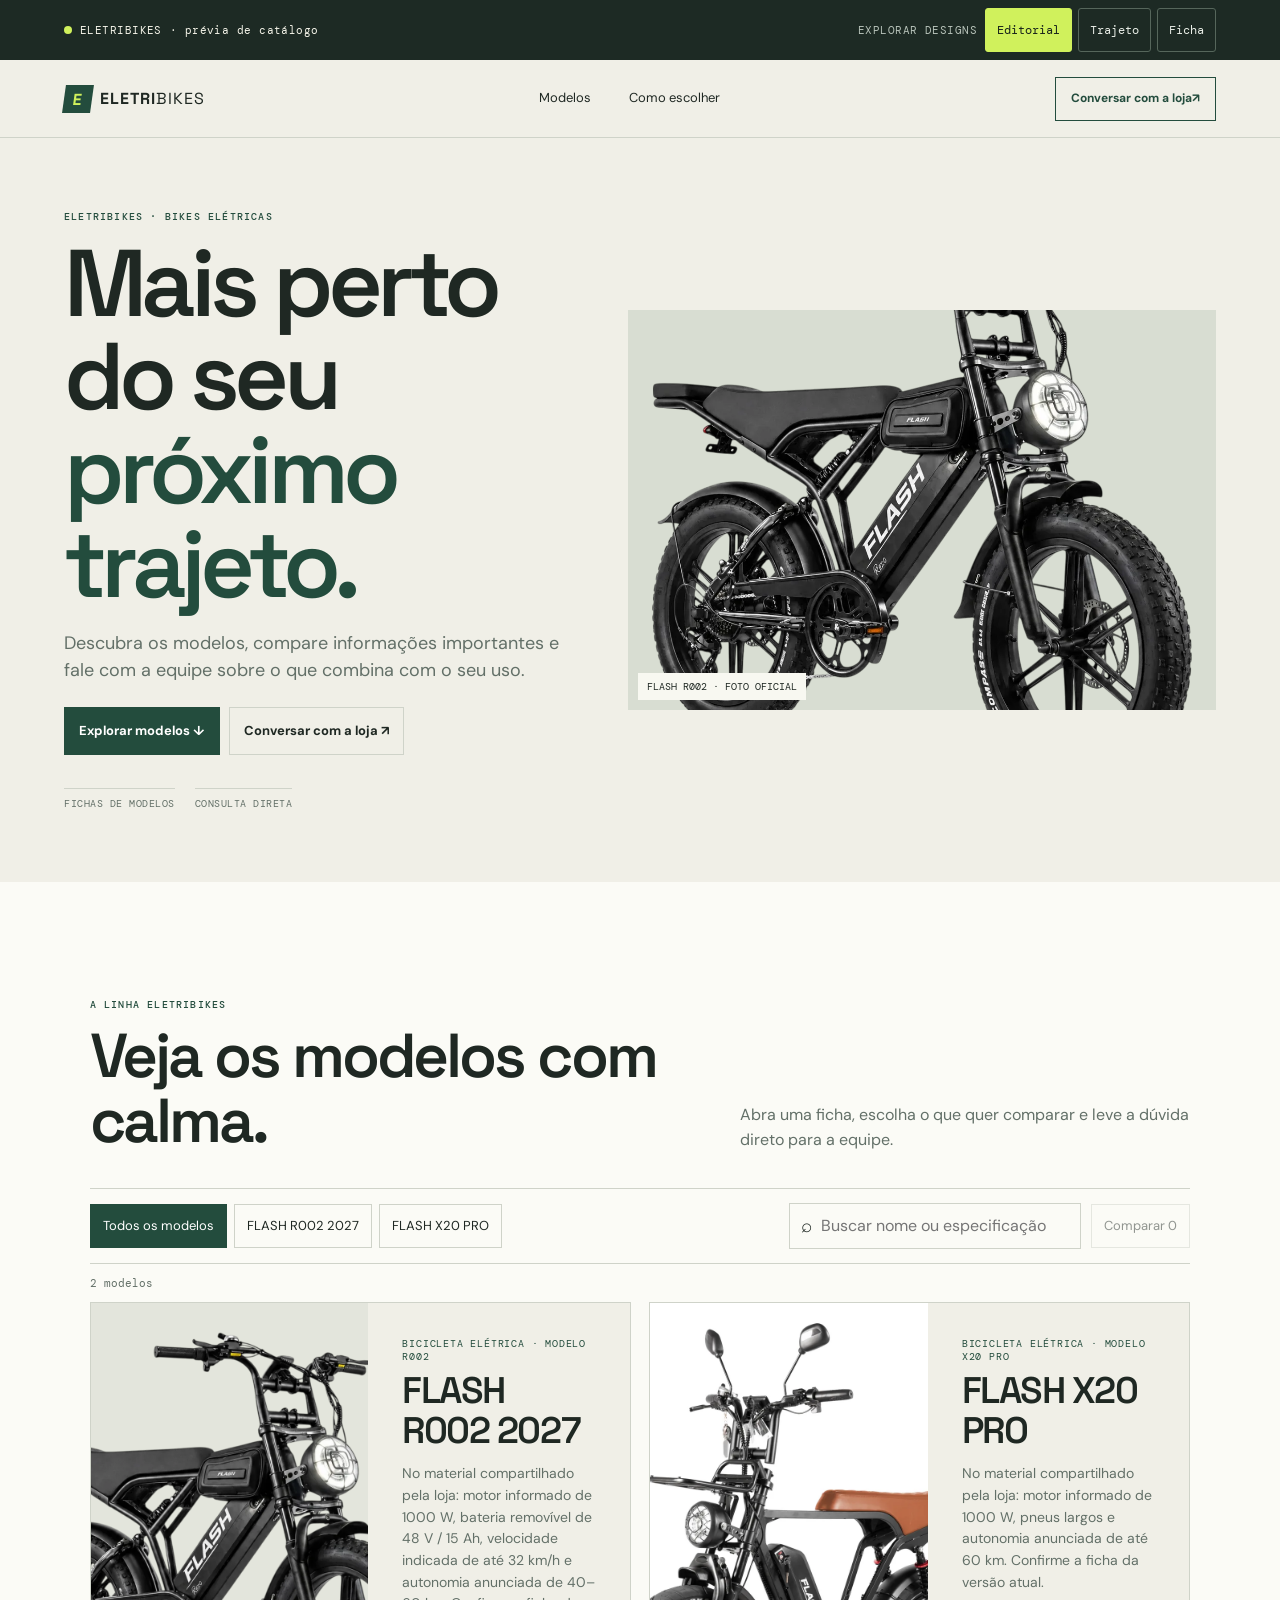
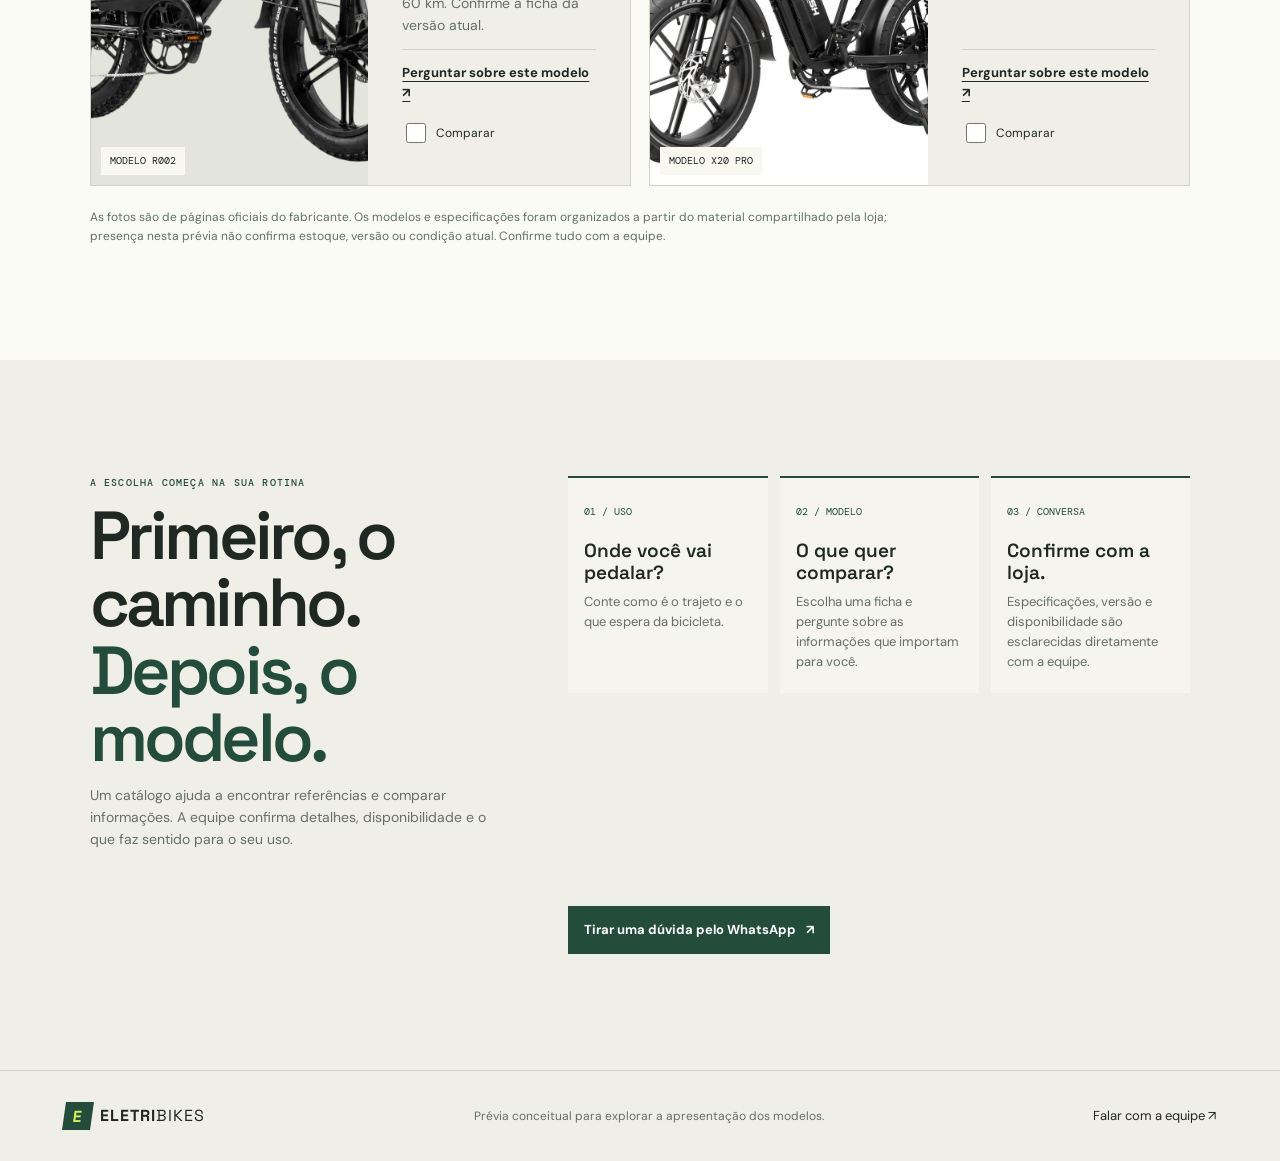
==== commit 882ff931: "Make EletriBikes layouts mobile first" ====
--- a/index.html
+++ b/index.html
@@ -9,7 +9,7 @@
   <link rel="preconnect" href="https://fonts.googleapis.com">
   <link rel="preconnect" href="https://fonts.gstatic.com" crossorigin>
   <link href="https://fonts.googleapis.com/css2?family=DM+Mono:wght@400;500&family=DM+Sans:wght@400;500;600;700;800&family=Space+Grotesk:wght@400;500;600;700&display=swap" rel="stylesheet">
-  <link rel="stylesheet" href="style.css">
+  <link rel="stylesheet" href="style.css?v=mobile-first-20261028">
 </head>
 <body data-style="0">
   <a class="skip-link" href="#main">Pular para o conteúdo</a>
@@ -28,7 +28,7 @@
     <a class="header-cta wa-link" href="#" target="_blank" rel="noopener noreferrer">Conversar com a loja <span aria-hidden="true">↗</span></a>
   </header>
   <main id="main">
-    <section id="hero" aria-labelledby="hero-title"></section>
+    <section class="hero" id="hero" aria-labelledby="hero-title"></section>
     <section class="catalog-section" id="modelos" aria-labelledby="catalog-title">
       <div class="section-heading"><div><p class="eyebrow">A LINHA ELETRIBIKES</p><h2 id="catalog-title">Veja os modelos com calma.</h2></div><p>Abra uma ficha, escolha o que quer comparar e leve a dúvida direto para a equipe.</p></div>
       <div class="catalog-controls">
@@ -48,7 +48,9 @@
   </main>
   <footer id="contato"><a class="brand" href="#hero"><span class="brand-symbol" aria-hidden="true">E</span><span>ELETRI<span class="brand-light">BIKES</span></span></a><p>Prévia conceitual para explorar a apresentação dos modelos.</p><a class="wa-link" href="#" target="_blank" rel="noopener noreferrer">Falar com a equipe ↗</a></footer>
   <dialog id="compare-dialog" aria-labelledby="compare-title"><form method="dialog"><button class="dialog-close" aria-label="Fechar comparação">×</button></form><p class="eyebrow">LADO A LADO</p><h2 id="compare-title">Compare as fichas</h2><div id="compare-content"></div></dialog>
-  <script src="app.js"></script>
+  <script src="app.js?v=mobile-first-20261028"></script>
 </body>
 </html>
 
+
+
--- a/style.css
+++ b/style.css
@@ -1,9 +1,15 @@
-:root{color-scheme:light;--paper:#f0efe7;--ink:#1f2823;--muted:#637068;--line:#cfd3c9;--surface:#fbfbf6;--brand:#234c3d;--accent:#d0f15c;--display:'Space Grotesk',sans-serif;--body:'DM Sans',sans-serif;--mono:'DM Mono',monospace;--gutter:clamp(20px,5vw,82px)}
-*{box-sizing:border-box}html{scroll-behavior:smooth}body{margin:0;background:var(--paper);color:var(--ink);font:16px/1.55 var(--body);transition:background-color .28s,color .28s}a{color:inherit}button,input{font:inherit}button{color:inherit;cursor:pointer}img{display:block;max-width:100%;height:auto}.skip-link{position:fixed;left:12px;top:12px;z-index:20;padding:12px 16px;background:#fff;color:#111;transform:translateY(-160%)}.skip-link:focus{transform:none}:focus-visible{outline:3px solid #d25b2a;outline-offset:4px}.preview-bar{min-height:48px;padding:7px var(--gutter);display:flex;align-items:center;justify-content:space-between;gap:16px;background:#1d2a24;color:#f5f4e9;font:11px var(--mono);letter-spacing:.04em}.preview-bar>span{display:flex;align-items:center;gap:9px;white-space:nowrap}.preview-bar>span i{width:8px;height:8px;border-radius:50%;background:var(--accent)}.preview-label{color:#bbc5bb}.design-switch{display:flex;align-items:center;gap:6px}.switch-label{margin-right:7px;color:#b7c2b9}.design-switch button{min-height:34px;padding:5px 12px;border:1px solid #56665b;border-radius:2px;background:transparent;color:#e9eee7;font-size:12px}.design-switch button[aria-pressed=true]{background:var(--accent);border-color:var(--accent);color:#17221b}.site-header{min-height:78px;padding:10px var(--gutter);display:flex;align-items:center;justify-content:space-between;gap:24px;border-bottom:1px solid var(--line)}.brand{display:inline-flex;align-items:center;gap:9px;text-decoration:none;font:700 16px var(--display);letter-spacing:.08em}.brand-symbol{width:28px;height:28px;display:grid;place-items:center;background:var(--brand);color:var(--accent);font:700 16px var(--display);transform:skew(-8deg)}.brand-light{font-weight:400}.site-header nav{display:flex;gap:clamp(16px,3vw,44px)}.site-header nav a,.header-cta,footer>a:last-child{text-decoration:none;font-size:13px}.site-header nav a:hover,.header-cta:hover,footer>a:last-child:hover{text-decoration:underline;text-underline-offset:5px}.header-cta{padding:11px 15px;border:1px solid var(--brand);color:var(--brand);font-weight:700}.hero{min-height:min(660px,76vw);padding:clamp(48px,8vw,112px) var(--gutter);display:grid;grid-template-columns:minmax(0,.92fr) minmax(0,1.08fr);align-items:center;gap:5vw;overflow:hidden}.hero-copy{max-width:650px}.eyebrow{margin:0 0 14px;color:var(--brand);font:500 11px var(--mono);letter-spacing:.13em;text-transform:uppercase}.hero h1{margin:0;font:600 clamp(46px,7.4vw,104px)/.96 var(--display);letter-spacing:-.065em}.hero h1 em,.choice-intro h2 em{color:var(--brand);font-style:normal}.hero-copy>p:not(.eyebrow){max-width:510px;margin:23px 0 26px;color:var(--muted);font-size:18px}.hero-actions{display:flex;flex-wrap:wrap;align-items:center;gap:12px}.button,.text-link{min-height:48px;display:inline-flex;align-items:center;justify-content:center;padding:12px 18px;text-decoration:none;font-size:14px;font-weight:700}.button{background:var(--brand);color:#fff;border:1px solid var(--brand)}.button:hover{background:#19392d}.text-link{border:1px solid var(--line)}.hero-photo{position:relative;min-height:400px;overflow:hidden;background:#d8ddd2}.hero-photo img{width:100%;height:100%;position:absolute;inset:0;object-fit:cover}.photo-caption{position:absolute;left:14px;bottom:14px;padding:8px 11px;background:#f8f8f1;color:#1f2823;font:11px var(--mono)}.hero-meta{display:flex;gap:20px;margin-top:33px;color:var(--muted);font:11px var(--mono);letter-spacing:.05em}.hero-meta span{padding-top:10px;border-top:1px solid var(--line)}.hero-aside{align-self:stretch;display:flex;flex-direction:column;justify-content:space-between;padding:20px;border-left:1px solid var(--line)}.hero-aside img{width:100%;max-height:340px;object-fit:cover}.hero-aside p{margin:0;color:var(--muted);font-size:13px}.catalog-section{padding:clamp(64px,9vw,118px) var(--gutter);background:var(--surface)}.section-heading{display:flex;align-items:end;justify-content:space-between;gap:24px;margin-bottom:35px}.section-heading h2{margin:0;font:600 clamp(34px,5vw,62px)/1.02 var(--display);letter-spacing:-.055em}.section-heading>p{max-width:350px;margin:0;color:var(--muted)}.catalog-controls{display:flex;align-items:center;gap:10px;flex-wrap:wrap;padding:14px 0;border-top:1px solid var(--line);border-bottom:1px solid var(--line)}.model-filters{display:flex;gap:7px;flex-wrap:wrap}.filter-button,.compare-button{min-height:42px;padding:9px 13px;border:1px solid var(--line);background:transparent;font-size:13px}.filter-button[aria-pressed=true]{border-color:var(--brand);background:var(--brand);color:white}.search-field{min-height:42px;margin-left:auto;display:flex;align-items:center;gap:7px;padding:0 12px;border:1px solid var(--line);background:var(--surface)}.search-field span{font-size:19px}.search-field input{width:clamp(155px,21vw,250px);border:0;background:transparent;outline:none}.search-field input:focus-visible{outline:none}.search-field:focus-within{outline:3px solid #d25b2a;outline-offset:2px}.compare-button:disabled{cursor:not-allowed;opacity:.48}.compare-button:not(:disabled){background:var(--accent);border-color:var(--brand)}.result-status{min-height:1.3em;margin:12px 0;color:var(--muted);font:11px var(--mono)}.product-grid{display:grid;grid-template-columns:repeat(2,minmax(0,1fr));gap:18px}.product-card{min-width:0;border:1px solid var(--line);background:var(--paper);display:grid;grid-template-columns:minmax(0,1.03fr) minmax(0,.97fr)}.product-media{min-height:290px;position:relative;background:#e3e5dc;overflow:hidden}.product-media img{position:absolute;inset:0;width:100%;height:100%;object-fit:cover}.product-body{padding:clamp(18px,2.7vw,34px);display:flex;flex-direction:column;align-items:flex-start}.product-kicker{margin:0 0 10px;color:var(--brand);font:11px var(--mono);letter-spacing:.09em;text-transform:uppercase}.product-body h3{margin:0;font:600 clamp(24px,3vw,37px)/1.05 var(--display);letter-spacing:-.04em}.product-body>p:not(.product-kicker){margin:14px 0;color:var(--muted);font-size:14px}.product-actions{display:flex;align-items:center;justify-content:space-between;gap:10px;width:100%;margin-top:auto;padding-top:17px;border-top:1px solid var(--line)}.product-actions a{font-size:13px;font-weight:700;text-decoration-thickness:1px;text-underline-offset:4px}.product-actions label{display:flex;align-items:center;gap:6px;font-size:12px;cursor:pointer}.catalog-note{max-width:850px;margin:28px 0 0;color:var(--muted);font-size:12px}.empty-state{padding:34px;border:1px dashed var(--line);color:var(--muted)}.choice-section{padding:clamp(68px,9vw,122px) var(--gutter);display:grid;grid-template-columns:.8fr 1.2fr;gap:5vw;align-items:start}.choice-intro h2{margin:0;font:600 clamp(38px,5.5vw,68px)/.98 var(--display);letter-spacing:-.055em}.choice-intro>p:last-child{max-width:480px;color:var(--muted)}.choice-steps{display:grid;grid-template-columns:repeat(3,minmax(0,1fr));gap:12px}.choice-steps article{padding:20px 16px;border-top:2px solid var(--brand);background:rgba(255,255,255,.32)}.choice-steps article>span{color:var(--brand);font:11px var(--mono)}.choice-steps h3{margin:18px 0 8px;font:600 19px/1.13 var(--display)}.choice-steps p{margin:0;color:var(--muted);font-size:13px}.choice-cta{grid-column:2;justify-self:start;margin-top:-22px;padding:12px 16px;background:var(--brand);color:white;text-decoration:none;font-size:13px;font-weight:700}footer{padding:24px var(--gutter);display:flex;align-items:center;justify-content:space-between;gap:20px;border-top:1px solid var(--line);font-size:12px}footer p{color:var(--muted)}dialog{width:min(900px,calc(100vw - 32px));max-height:85vh;overflow:auto;border:1px solid var(--line);padding:clamp(22px,4vw,48px);background:var(--surface);color:var(--ink)}dialog::backdrop{background:#101812b8}.dialog-close{float:right;width:44px;height:44px;border:1px solid var(--line);background:transparent;font-size:26px}.compare-list{display:grid;grid-template-columns:repeat(2,minmax(0,1fr));gap:18px}.compare-item{padding:16px;border:1px solid var(--line)}.compare-item img{width:100%;aspect-ratio:1.45;object-fit:cover}.compare-item h3{font:600 23px var(--display)}.compare-item p{color:var(--muted);font-size:14px}
-/* Direção 02: impacto de rua e imagem protagonista. */
-body[data-style="1"]{--paper:#17231f;--ink:#f5f4eb;--muted:#bdc7bd;--line:#526158;--surface:#1d2a25;--brand:#d0f15c;--accent:#d0f15c;color-scheme:dark}body[data-style="1"] .preview-bar{background:#d0f15c;color:#18231d}body[data-style="1"] .preview-bar>span i{background:#17231f}body[data-style="1"] .design-switch button{border-color:#48603e;color:#18231d}body[data-style="1"] .design-switch button[aria-pressed=true]{background:#17231f;color:#d0f15c;border-color:#17231f}body[data-style="1"] .hero{min-height:690px;position:relative;display:flex;align-items:end;padding-bottom:74px}body[data-style="1"] .hero::before{content:"";position:absolute;inset:0;background:linear-gradient(90deg,#111b17e8 0%,#111b17aa 48%,#111b1733 100%);z-index:1}body[data-style="1"] .hero-photo{position:absolute;inset:0;min-height:0}body[data-style="1"] .hero-photo img{filter:saturate(.82)}body[data-style="1"] .hero-copy{position:relative;z-index:2;max-width:720px}body[data-style="1"] .hero h1{font-size:clamp(56px,9vw,126px)}body[data-style="1"] .hero h1 em{color:var(--brand)}body[data-style="1"] .hero-copy>p:not(.eyebrow){color:#e1e7df}body[data-style="1"] .eyebrow{color:var(--brand)}body[data-style="1"] .button{background:var(--brand);border-color:var(--brand);color:#17231f}body[data-style="1"] .text-link{border-color:#a9b7ad;color:#fff}body[data-style="1"] .header-cta{border-color:var(--brand);color:var(--brand)}body[data-style="1"] .product-card{grid-template-columns:1fr;background:#202d27;border-color:#415147}body[data-style="1"] .product-media{aspect-ratio:1.7;min-height:0}body[data-style="1"] .product-body{min-height:235px}body[data-style="1"] .filter-button[aria-pressed=true]{background:var(--brand);color:#17231f;border-color:var(--brand)}body[data-style="1"] .search-field{background:#17231f}body[data-style="1"] .choice-steps article{background:#202d27}body[data-style="1"] .choice-cta{background:var(--brand);color:#17231f}body[data-style="1"] dialog{background:#1d2a25;color:#fff}
-/* Direção 03: leitura técnica, com hierarquia de ficha. */
-body[data-style="2"]{--paper:#e9e6dc;--ink:#222925;--muted:#59615d;--line:#bfc4bb;--surface:#f4f2eb;--brand:#b44829;--accent:#e7ae66;--display:'DM Sans',sans-serif}body[data-style="2"] .site-header{border-bottom:3px solid var(--ink)}body[data-style="2"] .hero{min-height:580px;grid-template-columns:1.1fr .9fr;gap:3vw}.hero-stats{display:grid;grid-template-columns:repeat(2,minmax(0,1fr));gap:8px;margin-top:30px}.hero-stats div{padding:12px;border:1px solid var(--line);font:11px var(--mono)}.hero-stats b{display:block;margin-top:5px;font:600 15px var(--display)}body[data-style="2"] .hero h1{max-width:680px}body[data-style="2"] .hero-photo{min-height:0;aspect-ratio:1/1.08;border:10px solid var(--ink)}body[data-style="2"] .hero-photo img{filter:grayscale(.15) contrast(1.04)}body[data-style="2"] .product-grid{grid-template-columns:1fr;gap:0;border-top:2px solid var(--ink)}body[data-style="2"] .product-card{grid-template-columns:minmax(190px,.6fr) 1.4fr;border:0;border-bottom:1px solid var(--line);background:transparent}body[data-style="2"] .product-media{min-height:230px}body[data-style="2"] .product-body{display:grid;grid-template-columns:1fr 1fr;align-content:center;gap:8px 22px}body[data-style="2"] .product-body .product-kicker{grid-column:1/-1}body[data-style="2"] .product-body h3{grid-column:1}body[data-style="2"] .product-body>p:not(.product-kicker){grid-column:2;grid-row:2/4}body[data-style="2"] .product-actions{grid-column:1/-1;margin-top:8px}body[data-style="2"] .choice-steps article{border-top-color:var(--brand);background:#f8f6ee}body[data-style="2"] .hero .button{background:var(--brand);border-color:var(--brand)}
-@media(max-width:760px){.preview-bar{align-items:flex-start;flex-direction:column;padding-block:9px}.design-switch{width:100%;overflow-x:auto}.switch-label{white-space:nowrap}.design-switch button{white-space:nowrap}.site-header{min-height:68px}.site-header nav{display:none}.brand{font-size:14px}.header-cta{padding:9px 10px;font-size:12px}.hero{min-height:0;padding-block:46px;grid-template-columns:1fr;gap:25px}.hero-photo{min-height:310px;aspect-ratio:1.14}.hero h1{font-size:clamp(46px,13vw,76px)}.hero-copy>p:not(.eyebrow){font-size:16px}.section-heading{align-items:flex-start;flex-direction:column}.section-heading h2{font-size:clamp(36px,10vw,56px)}.catalog-controls{align-items:stretch}.model-filters{width:100%}.search-field{flex:1;margin-left:0}.search-field input{width:100%;min-width:0}.compare-button{white-space:nowrap}.product-grid{grid-template-columns:1fr}.product-card{grid-template-columns:1fr}.product-media{min-height:0;aspect-ratio:1.35}.product-body{min-height:0}.choice-section{grid-template-columns:1fr}.choice-steps{grid-template-columns:1fr}.choice-steps article{padding:18px}.choice-steps h3{margin-top:10px}.choice-cta{grid-column:1;margin-top:0}footer{align-items:flex-start;flex-direction:column;gap:8px}body[data-style="1"] .hero{min-height:600px;justify-content:flex-end}body[data-style="1"] .hero-photo{aspect-ratio:auto}body[data-style="2"] .hero{grid-template-columns:1fr}body[data-style="2"] .hero-photo{aspect-ratio:1.1;min-height:0}body[data-style="2"] .product-card{grid-template-columns:120px 1fr}body[data-style="2"] .product-media{min-height:180px;aspect-ratio:auto}body[data-style="2"] .product-body{display:flex;padding:16px}.compare-list{grid-template-columns:1fr}}
-@media(max-width:380px){.preview-label{display:none}.hero-actions{align-items:stretch;flex-direction:column}.hero-actions a{width:100%}.product-actions{align-items:flex-start;flex-direction:column}.design-switch button{padding-inline:9px}}
+:root{color-scheme:light;--paper:#f0efe7;--ink:#1f2823;--muted:#637068;--line:#cfd3c9;--surface:#fbfbf6;--brand:#234c3d;--accent:#d0f15c;--display:'Space Grotesk',sans-serif;--body:'DM Sans',sans-serif;--mono:'DM Mono',monospace;--gutter:20px}
+*{box-sizing:border-box}html{scroll-behavior:smooth;scroll-padding-top:18px}body{min-width:320px;margin:0;background:var(--paper);color:var(--ink);font:16px/1.55 var(--body)}a{color:inherit}button,input{font:inherit}button{color:inherit;cursor:pointer}img{display:block;max-width:100%;height:auto}.skip-link{position:fixed;left:12px;top:12px;z-index:20;padding:12px 16px;background:#fff;color:#111;transform:translateY(-160%)}.skip-link:focus{transform:none}:focus-visible{outline:3px solid #d25b2a;outline-offset:3px}
+.preview-bar{display:grid;gap:9px;padding:10px var(--gutter);background:#1d2a24;color:#f5f4e9;font:11px var(--mono);letter-spacing:.04em}.preview-bar>span{display:flex;align-items:center;gap:8px;white-space:nowrap}.preview-bar>span i{width:8px;height:8px;flex:none;border-radius:50%;background:var(--accent)}.design-switch{display:flex;align-items:center;gap:6px;min-width:0;overflow-x:auto;scrollbar-width:thin}.switch-label{flex:none;margin-right:2px;color:#b7c2b9;white-space:nowrap}.design-switch button{min-height:44px;flex:none;padding:7px 11px;border:1px solid #56665b;border-radius:3px;background:transparent;color:#e9eee7;font-size:12px;white-space:nowrap}.design-switch button[aria-pressed=true]{background:var(--accent);border-color:var(--accent);color:#17221b}
+.site-header{min-height:66px;padding:10px var(--gutter);display:flex;align-items:center;justify-content:space-between;gap:12px;border-bottom:1px solid var(--line)}.brand{min-width:0;display:inline-flex;align-items:center;gap:8px;text-decoration:none;font:700 14px var(--display);letter-spacing:.06em}.brand-symbol{width:28px;height:28px;flex:none;display:grid;place-items:center;background:var(--brand);color:var(--accent);font:700 16px var(--display);transform:skew(-8deg)}.brand-light{font-weight:400}.site-header nav{display:none}.site-header nav a,.header-cta,footer>a:last-child{text-decoration:none;font-size:13px}.header-cta{min-height:44px;display:flex;align-items:center;justify-content:center;flex:none;padding:8px 10px;border:1px solid var(--brand);color:var(--brand);font-size:12px;font-weight:700;text-align:center}.hero{min-width:0;padding:42px var(--gutter);display:grid;grid-template-columns:minmax(0,1fr);align-items:center;gap:22px;overflow:hidden}.hero-copy{min-width:0;max-width:650px}.eyebrow{margin:0 0 12px;color:var(--brand);font:500 10px/1.45 var(--mono);letter-spacing:.12em;text-transform:uppercase}.hero h1{margin:0;font:600 clamp(40px,10vw,66px)/.99 var(--display);letter-spacing:-.06em;overflow-wrap:anywhere}.hero h1 em,.choice-intro h2 em{color:var(--brand);font-style:normal}.hero-copy>p:not(.eyebrow){max-width:510px;margin:18px 0 22px;color:var(--muted);font-size:16px}.hero-actions{display:flex;flex-wrap:wrap;align-items:stretch;gap:9px}.button,.text-link{min-height:48px;display:inline-flex;align-items:center;justify-content:center;padding:11px 14px;text-decoration:none;font-size:13px;font-weight:700;text-align:center}.button{background:var(--brand);color:#fff;border:1px solid var(--brand)}.text-link{border:1px solid var(--line)}.hero-photo{position:relative;width:100%;min-width:0;min-height:0;aspect-ratio:1.12;overflow:hidden;background:#d8ddd2}.hero-photo img{position:absolute;inset:0;width:100%;height:100%;object-fit:cover}.photo-caption{position:absolute;left:10px;bottom:10px;max-width:calc(100% - 20px);padding:7px 9px;background:#f8f8f1;color:#1f2823;font:10px/1.35 var(--mono)}.hero-meta{display:flex;flex-wrap:wrap;gap:10px;margin-top:22px;color:var(--muted);font:10px var(--mono);letter-spacing:.05em}.hero-meta span{padding-top:8px;border-top:1px solid var(--line)}.hero-aside{min-width:0;display:flex;flex-direction:column;gap:10px;padding:14px;border:1px solid var(--line)}.hero-aside img{width:100%;max-height:290px;aspect-ratio:1.15;object-fit:cover}.hero-aside p{margin:0;color:var(--muted);font-size:12px}
+.catalog-section{padding:48px var(--gutter);background:var(--surface)}.section-heading{display:grid;gap:12px;margin-bottom:22px}.section-heading h2{margin:0;font:600 clamp(32px,8vw,50px)/1.04 var(--display);letter-spacing:-.05em}.section-heading>p{max-width:450px;margin:0;color:var(--muted);font-size:14px}.catalog-controls{display:grid;gap:9px;padding:12px 0;border-top:1px solid var(--line);border-bottom:1px solid var(--line)}.model-filters{display:flex;gap:7px;overflow-x:auto;scrollbar-width:thin}.filter-button,.compare-button{min-height:44px;flex:none;padding:9px 12px;border:1px solid var(--line);background:transparent;font-size:12px}.filter-button[aria-pressed=true]{border-color:var(--brand);background:var(--brand);color:white}.search-field{min-height:46px;min-width:0;display:flex;align-items:center;gap:7px;padding:0 11px;border:1px solid var(--line);background:var(--surface)}.search-field span{font-size:19px}.search-field input{width:100%;min-width:0;border:0;background:transparent;outline:none}.search-field input:focus-visible{outline:none}.search-field:focus-within{outline:3px solid #d25b2a;outline-offset:2px}.compare-button:disabled{cursor:not-allowed;opacity:.48}.compare-button:not(:disabled){background:var(--accent);border-color:var(--brand)}.result-status{min-height:1.3em;margin:12px 0;color:var(--muted);font:11px var(--mono)}.product-grid{display:grid;grid-template-columns:minmax(0,1fr);gap:14px}.product-card{min-width:0;overflow:hidden;border:1px solid var(--line);background:var(--paper)}.product-media{position:relative;min-width:0;aspect-ratio:1.26;overflow:hidden;background:#e3e5dc}.product-media img{position:absolute;inset:0;width:100%;height:100%;object-fit:cover}.product-body{min-width:0;padding:17px;display:flex;flex-direction:column;align-items:flex-start}.product-kicker{margin:0 0 8px;color:var(--brand);font:10px var(--mono);letter-spacing:.08em;text-transform:uppercase}.product-body h3{margin:0;font:600 clamp(23px,6vw,32px)/1.08 var(--display);letter-spacing:-.04em;overflow-wrap:anywhere}.product-body>p:not(.product-kicker){margin:12px 0;color:var(--muted);font-size:13px}.product-actions{width:100%;margin-top:auto;padding-top:13px;border-top:1px solid var(--line);display:flex;flex-wrap:wrap;align-items:center;justify-content:space-between;gap:12px}.product-actions a{font-size:13px;font-weight:700;text-decoration-thickness:1px;text-underline-offset:4px}.product-actions label{display:flex;align-items:center;gap:7px;min-height:36px;font-size:12px;cursor:pointer}.product-actions input{width:20px;height:20px;accent-color:var(--brand)}.catalog-note{max-width:850px;margin:22px 0 0;color:var(--muted);font-size:12px}.empty-state{padding:22px;border:1px dashed var(--line);color:var(--muted)}
+.choice-section{padding:48px var(--gutter);display:grid;grid-template-columns:minmax(0,1fr);gap:20px;align-items:start}.choice-intro h2{margin:0;font:600 clamp(35px,8vw,58px)/.99 var(--display);letter-spacing:-.055em}.choice-intro>p:last-child{max-width:480px;color:var(--muted);font-size:14px}.choice-steps{display:grid;grid-template-columns:minmax(0,1fr);gap:9px}.choice-steps article{padding:16px;border-top:2px solid var(--brand);background:rgba(255,255,255,.32)}.choice-steps article>span{color:var(--brand);font:10px var(--mono)}.choice-steps h3{margin:10px 0 6px;font:600 18px/1.15 var(--display)}.choice-steps p{margin:0;color:var(--muted);font-size:13px}.choice-cta{min-height:48px;display:inline-flex;align-items:center;justify-content:center;gap:10px;padding:11px 14px;background:var(--brand);color:white;text-decoration:none;font-size:13px;font-weight:700}.choice-cta,.hero-actions a,.product-actions a,.help-actions a{overflow-wrap:anywhere}footer{padding:20px var(--gutter);display:flex;align-items:flex-start;flex-direction:column;gap:9px;border-top:1px solid var(--line);font-size:12px}footer p{margin:0;color:var(--muted)}dialog{width:calc(100% - 24px);max-width:900px;max-height:88dvh;overflow:auto;border:1px solid var(--line);padding:18px;background:var(--surface);color:var(--ink)}dialog::backdrop{background:#101812b8}.dialog-close{float:right;width:44px;height:44px;border:1px solid var(--line);background:transparent;font-size:26px}.compare-list{display:grid;grid-template-columns:minmax(0,1fr);gap:13px}.compare-item{min-width:0;padding:13px;border:1px solid var(--line)}.compare-item img{width:100%;aspect-ratio:1.45;object-fit:cover}.compare-item h3{font:600 21px var(--display)}.compare-item p{color:var(--muted);font-size:13px}
+body[data-style="1"]{--paper:#17231f;--ink:#f5f4eb;--muted:#bdc7bd;--line:#526158;--surface:#1d2a25;--brand:#d0f15c;--accent:#d0f15c;color-scheme:dark}body[data-style="1"] .preview-bar{background:#d0f15c;color:#18231d}body[data-style="1"] .preview-bar>span i{background:#17231f}body[data-style="1"] .switch-label{color:#203027}body[data-style="1"] .hero .photo-caption{display:none}body[data-style="1"] .design-switch button{border-color:#48603e;color:#18231d}body[data-style="1"] .design-switch button[aria-pressed=true]{background:#17231f;color:#d0f15c;border-color:#17231f}body[data-style="1"] .hero{position:relative;min-height:650px;align-content:end;padding-block:30px}body[data-style="1"] .hero::before{content:"";position:absolute;inset:0;background:linear-gradient(180deg,#111b1733 0%,#111b1760 35%,#111b17ed 100%);z-index:1}body[data-style="1"] .hero-photo{position:absolute;inset:0;aspect-ratio:auto;height:100%;background:#101812}body[data-style="1"] .hero-photo img{filter:saturate(.82)}body[data-style="1"] .hero-copy{position:relative;z-index:2;max-width:720px}body[data-style="1"] .hero h1{font-size:clamp(45px,10vw,72px)}body[data-style="1"] .hero h1 em{color:var(--brand)}body[data-style="1"] .hero-copy>p:not(.eyebrow){color:#e1e7df}body[data-style="1"] .eyebrow{color:var(--brand)}body[data-style="1"] .button{background:var(--brand);border-color:var(--brand);color:#17231f}body[data-style="1"] .text-link{border-color:#a9b7ad;color:#fff}body[data-style="1"] .header-cta{border-color:var(--brand);color:var(--brand)}body[data-style="1"] .product-card{background:#202d27;border-color:#415147}body[data-style="1"] .filter-button[aria-pressed=true]{background:var(--brand);color:#17231f;border-color:var(--brand)}body[data-style="1"] .search-field{background:#17231f}body[data-style="1"] .choice-steps article{background:#202d27}body[data-style="1"] .choice-cta{background:var(--brand);color:#17231f}body[data-style="1"] dialog{background:#1d2a25;color:#fff}
+body[data-style="2"]{--paper:#e9e6dc;--ink:#222925;--muted:#59615d;--line:#bfc4bb;--surface:#f4f2eb;--brand:#b44829;--accent:#e7ae66;--display:'DM Sans',sans-serif}body[data-style="2"] .site-header{border-bottom:3px solid var(--ink)}body[data-style="2"] .brand-symbol{transform:none;border:2px solid var(--ink)}body[data-style="2"] .hero h1{font-weight:700}body[data-style="2"] .hero-photo{border:7px solid var(--ink)}body[data-style="2"] .product-grid{gap:0;border-top:2px solid var(--ink)}body[data-style="2"] .product-card{border:0;border-bottom:1px solid var(--line);background:transparent}body[data-style="2"] .product-body{padding:14px}body[data-style="2"] .choice-steps article{border-top-color:var(--brand);background:#f8f6ee}
+@media(min-width:600px){:root{--gutter:clamp(24px,5vw,48px)}.preview-bar{grid-template-columns:auto minmax(0,1fr);align-items:center}.design-switch{justify-content:flex-end}.hero{padding-block:56px}.hero h1{font-size:clamp(52px,8vw,76px)}.hero-actions a{min-width:150px}.catalog-section,.choice-section{padding-block:64px}.section-heading h2{font-size:clamp(40px,6vw,58px)}.product-grid{grid-template-columns:repeat(2,minmax(0,1fr))}.choice-steps{grid-template-columns:repeat(3,minmax(0,1fr))}.choice-steps article{padding:16px 12px}.compare-list{grid-template-columns:repeat(2,minmax(0,1fr))}body[data-style="1"] .hero{min-height:680px}body[data-style="2"] .product-card{display:grid;grid-template-columns:minmax(150px,.62fr) 1.38fr}body[data-style="2"] .product-media{height:100%;min-height:200px;aspect-ratio:auto}}
+@media(min-width:761px){:root{--gutter:clamp(32px,5vw,82px)}.preview-bar{display:flex;justify-content:space-between;padding-block:8px}.site-header{min-height:78px;gap:24px}.brand{font-size:16px}.site-header nav{display:flex;gap:clamp(16px,3vw,44px)}.site-header nav a:hover,.header-cta:hover,footer>a:last-child:hover{text-decoration:underline;text-underline-offset:5px}.header-cta{padding-inline:15px}.hero{min-height:560px;padding-block:72px;grid-template-columns:minmax(0,.92fr) minmax(0,1.08fr);gap:5vw}.hero h1{font-size:clamp(56px,7.4vw,104px)}.hero-copy>p:not(.eyebrow){font-size:18px}.hero-photo{min-height:360px;aspect-ratio:auto}.hero-meta{gap:20px;margin-top:33px}.hero-aside{align-self:stretch;justify-content:space-between;padding:20px}.hero-aside img{max-height:340px}.catalog-section,.choice-section{padding-block:clamp(72px,9vw,118px)}.section-heading{display:flex;align-items:end;justify-content:space-between;gap:24px;margin-bottom:35px}.section-heading h2{font-size:clamp(44px,5vw,62px)}.section-heading>p{font-size:16px}.catalog-controls{display:flex;align-items:center;gap:10px;flex-wrap:wrap;padding:14px 0}.model-filters{flex-wrap:wrap;overflow:visible}.filter-button,.compare-button{font-size:13px}.search-field{margin-left:auto}.search-field input{width:clamp(155px,21vw,250px)}.product-grid{gap:18px}.product-card{display:grid;grid-template-columns:minmax(0,1.03fr) minmax(0,.97fr)}.product-media{min-height:280px;aspect-ratio:auto}.product-body{padding:clamp(20px,2.7vw,34px)}.product-body h3{font-size:clamp(26px,3vw,37px)}.product-body>p:not(.product-kicker){font-size:14px}.choice-section{grid-template-columns:.8fr 1.2fr;gap:5vw}.choice-intro h2{font-size:clamp(48px,5.5vw,68px)}.choice-steps{gap:12px}.choice-steps article{padding:20px 16px}.choice-steps h3{margin:18px 0 8px;font-size:19px}.choice-cta{grid-column:2;justify-self:start;margin-top:-22px;padding:12px 16px}footer{align-items:center;flex-direction:row;justify-content:space-between;gap:20px;padding-block:24px}footer p{margin-block:1em}dialog{width:min(900px,calc(100vw - 32px));padding:clamp(22px,4vw,48px)}.compare-item{padding:16px}body[data-style="1"] .hero{min-height:690px;align-content:center;padding-block:70px}body[data-style="1"] .hero::before{background:linear-gradient(90deg,#111b17e8 0%,#111b17aa 48%,#111b1733 100%)}body[data-style="1"] .hero-photo{min-height:0}body[data-style="1"] .hero h1{font-size:clamp(56px,9vw,126px)}body[data-style="1"] .product-card{grid-template-columns:1fr}body[data-style="1"] .product-media{min-height:0;aspect-ratio:1.7}body[data-style="1"] .product-body{min-height:235px}body[data-style="2"] .hero{min-height:580px;grid-template-columns:1.1fr .9fr;gap:3vw}body[data-style="2"] .hero-photo{aspect-ratio:1/1.08;border-width:10px}body[data-style="2"] .product-grid{grid-template-columns:1fr}body[data-style="2"] .product-card{grid-template-columns:minmax(190px,.6fr) 1.4fr}body[data-style="2"] .product-media{min-height:230px}body[data-style="2"] .product-body{display:grid;grid-template-columns:1fr 1fr;align-content:center;gap:8px 22px}body[data-style="2"] .product-body .product-kicker{grid-column:1/-1}body[data-style="2"] .product-body h3{grid-column:1}body[data-style="2"] .product-body>p:not(.product-kicker){grid-column:2;grid-row:2/4}body[data-style="2"] .product-actions{grid-column:1/-1;margin-top:8px}}
+@media(min-width:1040px){.hero{min-height:620px}.hero-photo{min-height:400px}.catalog-section,.choice-section{padding-inline:clamp(48px,7vw,112px)}}
+@media(max-width:379px){body[data-style="2"] .hero-stats{grid-template-columns:1fr}.preview-label{display:none}.header-cta{max-width:148px;font-size:11px}.hero{padding-top:32px;padding-bottom:36px}.hero-actions{align-items:stretch;flex-direction:column}.hero-actions a{width:100%}.product-actions{align-items:flex-start;flex-direction:column}.design-switch button{padding-inline:9px}body[data-style="2"] .product-card{grid-template-columns:104px minmax(0,1fr)}body[data-style="2"] .product-body{padding:11px}body[data-style="2"] .product-body h3{font-size:20px}body[data-style="2"] .product-body>p:not(.product-kicker){font-size:12px}}
 @media(prefers-reduced-motion:reduce){html{scroll-behavior:auto}*,*::before,*::after{scroll-behavior:auto!important;animation-duration:.01ms!important;animation-iteration-count:1!important;transition-duration:.01ms!important}}
+
+body[data-style="2"] .hero-stats{display:grid;grid-template-columns:repeat(2,minmax(0,1fr));gap:8px;margin-top:18px}body[data-style="2"] .hero-stats div{min-width:0;padding:10px;border:1px solid var(--line);font:10px/1.35 var(--mono);overflow-wrap:anywhere}body[data-style="2"] .hero-stats span,body[data-style="2"] .hero-stats b{display:block;margin-top:5px;font:600 12px/1.3 var(--display)}@media(max-width:379px){body[data-style="2"] .hero-stats{grid-template-columns:1fr}}
